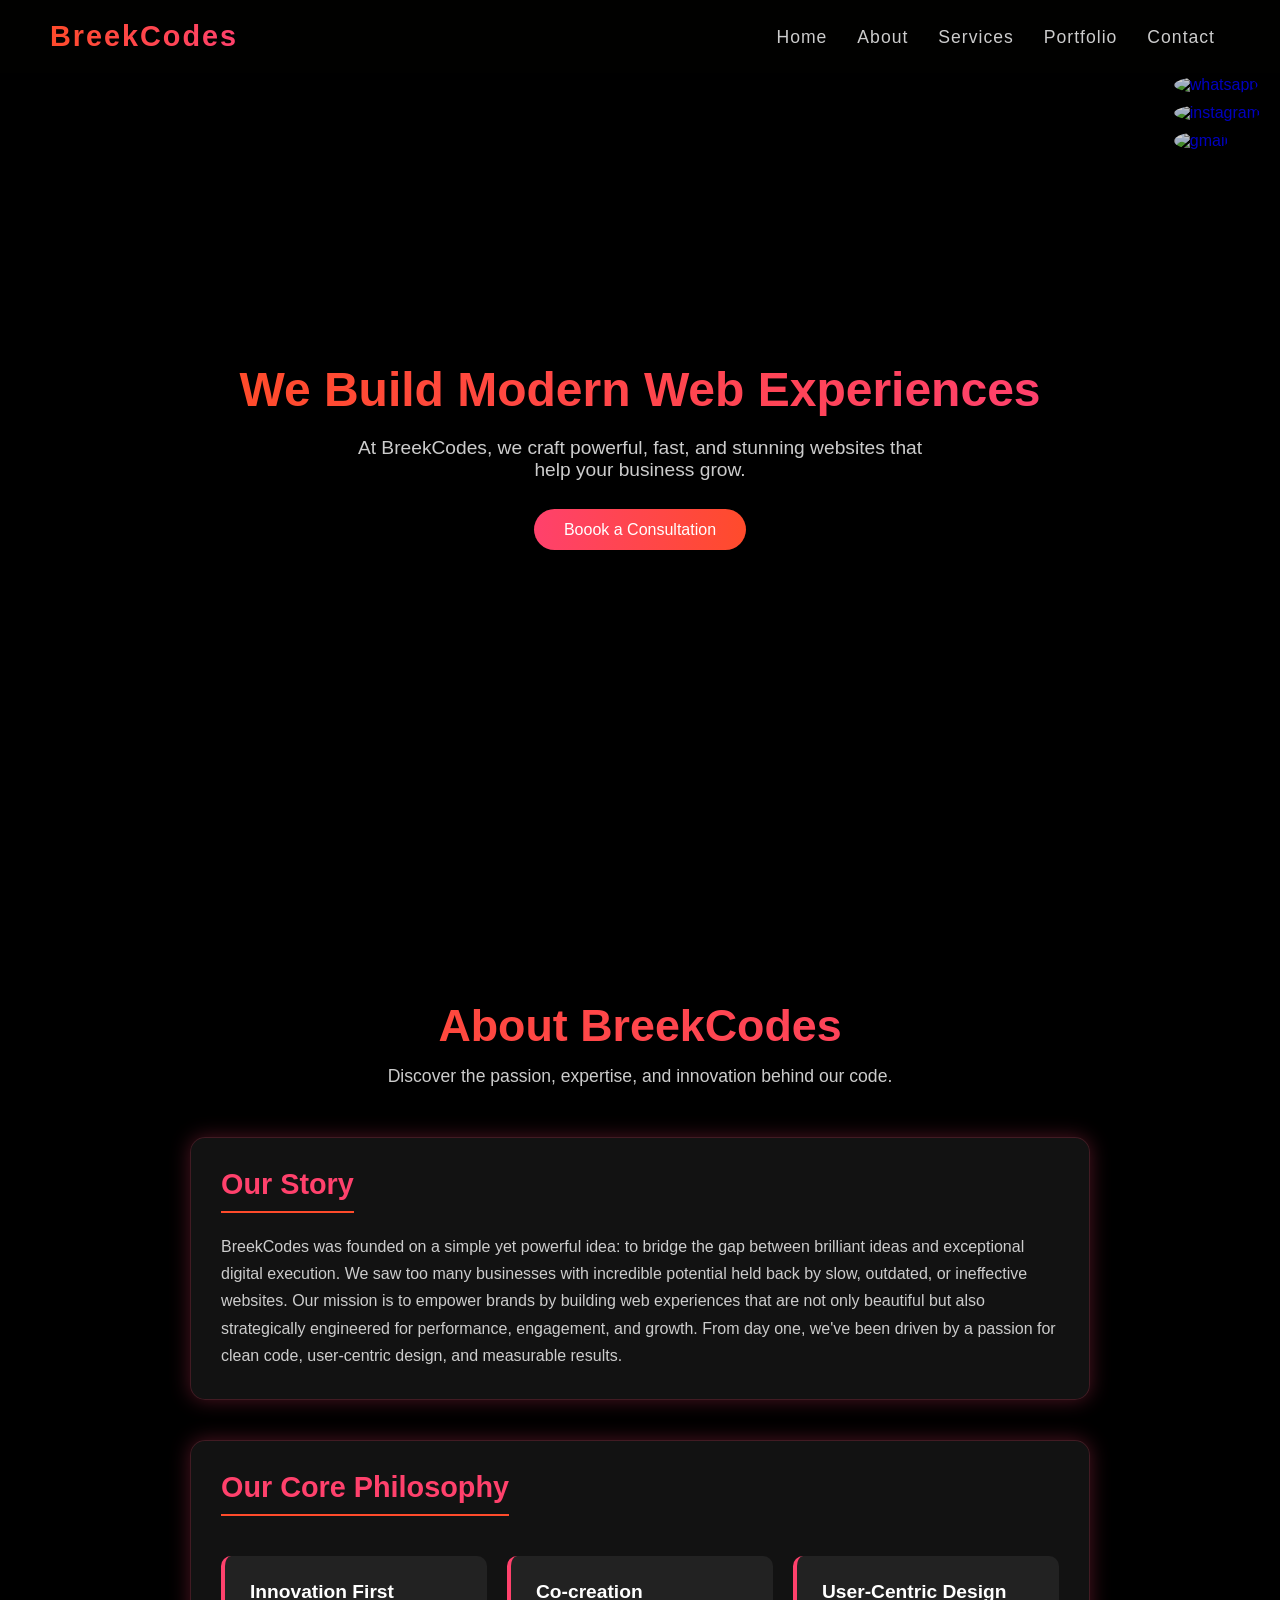
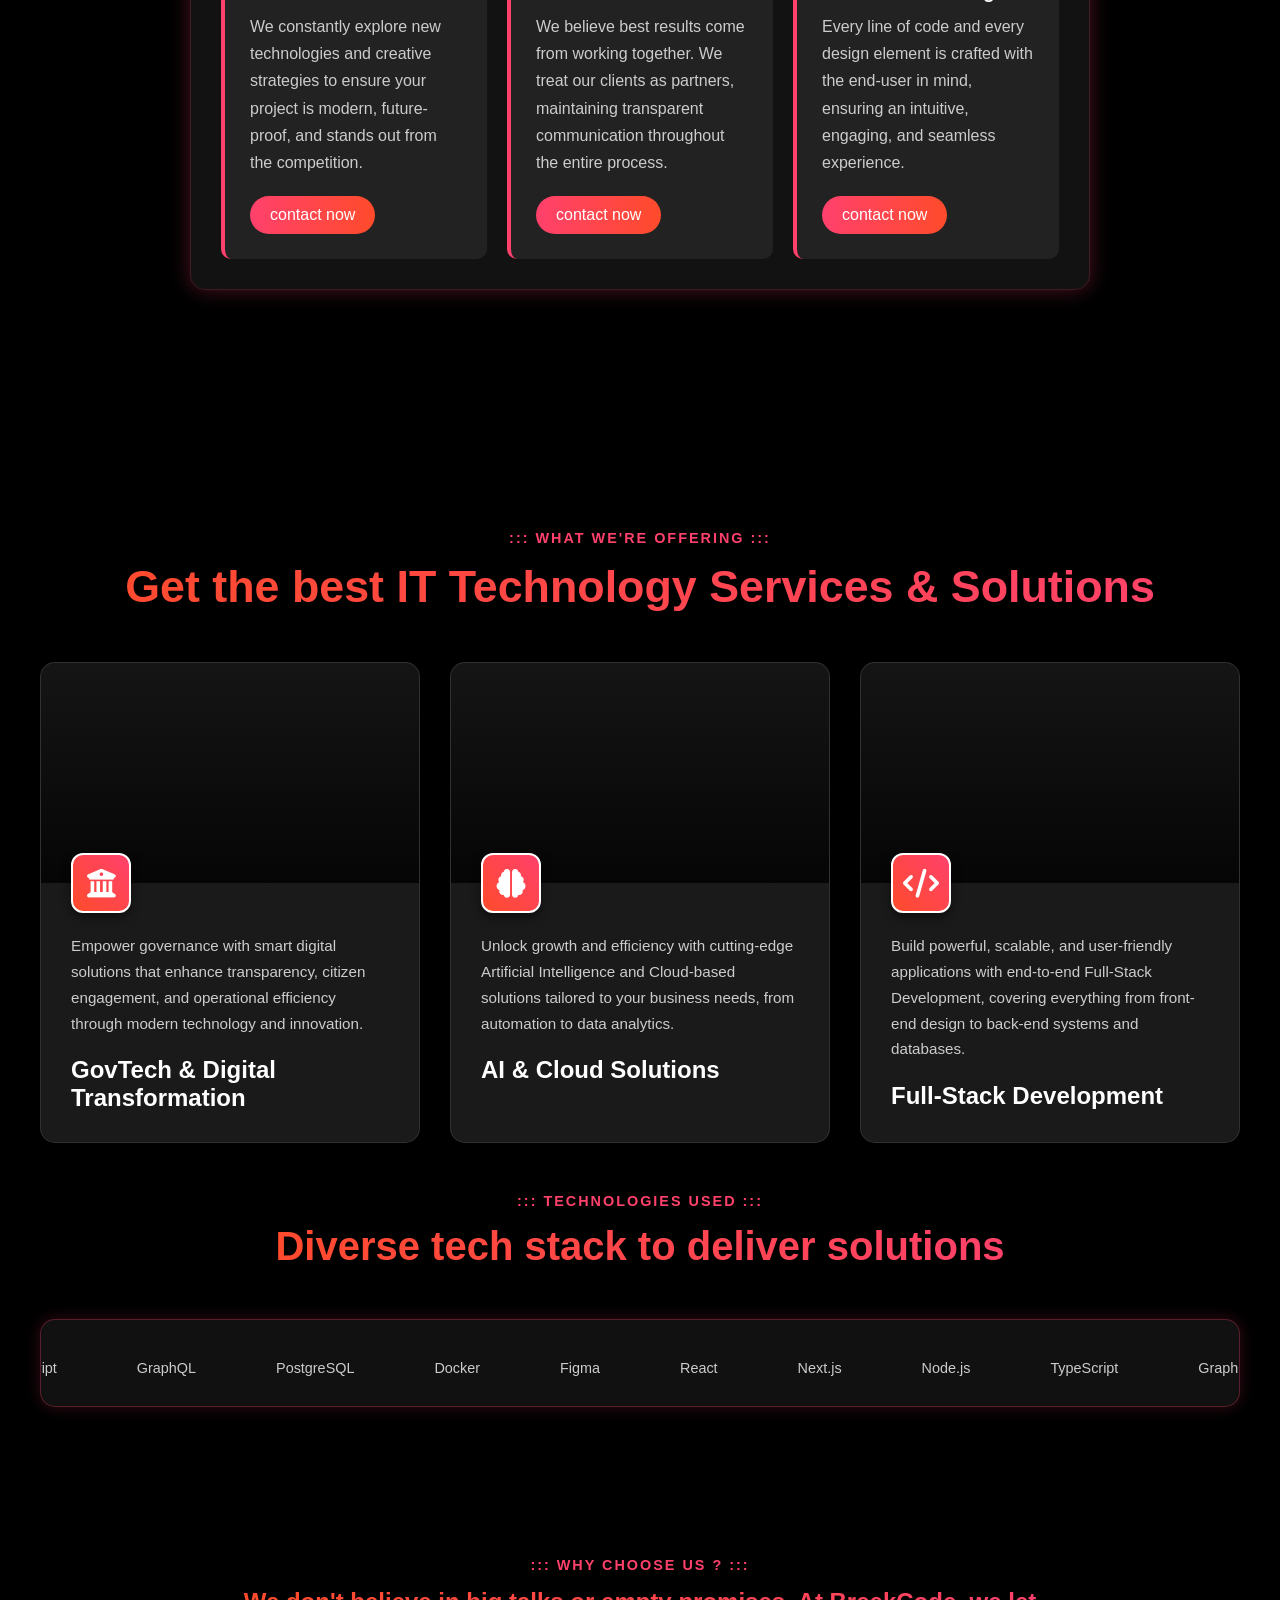
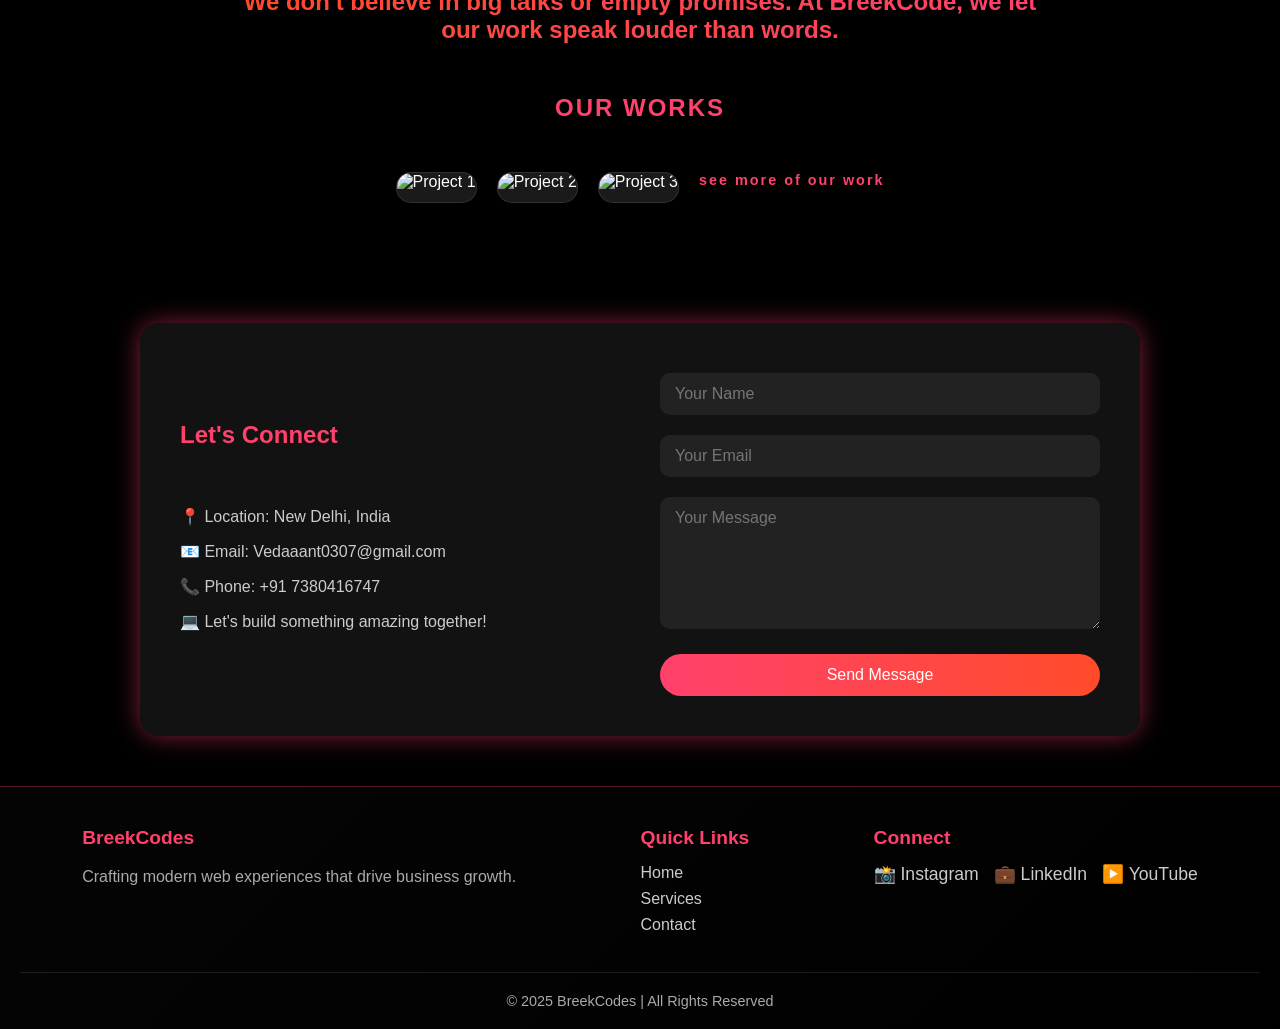
==== index.html @ eb8ea799 "Add consultation form to index.html" ====
<!DOCTYPE html>
<html lang="en">

<head>
  <meta charset="UTF-8" />
  <meta name="viewport" content="width=device-width, initial-scale=1.0" />
  <title>BreekCodes - Web Development Company</title>
  <link rel="stylesheet" href="https://cdn.jsdelivr.net/gh/devicons/devicon@v2.15.1/devicon.min.css">
  <link rel="stylesheet" href="https://cdnjs.cloudflare.com/ajax/libs/font-awesome/6.5.2/css/all.min.css">
  <link rel="stylesheet" href="./style.css">

</head>

<body>

  <header>
    <h1>BreekCodes</h1>

    <nav id="main-nav">

    <ul class="nav-links" id="nav-links-list">
      <li><a href="#home">Home</a></li>
      <li><a href="#about">About</a></li>
      <li><a href="#services">Services</a></li>
      <li><a href="#portfolio">Portfolio</a></li>
      <li><a href="#contact">Contact</a></li>
    </ul>
    </nav>

    <button id="mobile-menu-btn" aria-label="Open navigation menu">
    <span class="bar"></span>
    <span class="bar"></span>
    <span class="bar"></span>
    </button>
  </header>

 <div class="direct-icon">
    <a href="https://wa.me/917380416747"><img src=https://i.pinimg.com/736x/53/a1/be/53a1bed4d767af213dd29665ca6f2fb4.jpg alt="whatsapp"></a>
    <a href="https://www.instagram.com/breek_codes"><img src="https://i.pinimg.com/736x/68/fa/fb/68fafb3f63f4988a3fb678ec1055287f.jpg" target="_blank" alt="instagram"></a>
    <a href="https://mail.google.com/mail/?view=cm&fs=1&to=breekworks@gmail.com&su=Hello&body=I%20visited%20your%20website..." target="_blank"><img src="https://i.pinimg.com/736x/89/49/30/894930580b317b6f796ca9f56a560703.jpg" alt="gmail"></a>
  </div>


  <!-- hero section -->
  <section class="hero" id="home">
    <h2>We Build Modern Web Experiences</h2>
    <p>
      At BreekCodes, we craft powerful, fast, and stunning websites that help your business grow.
    </p>

    <div class="buttons">
      <div>
        <label for="popup-hire" class="btn-join">Boook a Consultation</label>

        <input type="checkbox" id="popup-hire">
        <input type="checkbox" id="popup-thanks">

    <div class="popup popup-hire">
     <form id="consultation-form" class="popup-content">
       <label for="popup-hire" class="popup-close-btn">&times;</label>
       <h2>Book a Consultation</h2>

       <input name="full_name" type="text" placeholder="Full Name" required>
       <input name="company_email" type="email" placeholder="Company Email" required>
       <input name="company_name" type="text" placeholder=" Your Company / Organization">
       <select name="project_type" required>
         <option value="" disabled selected>Project Type</option>
         <option>Website</option>
         <option>Web App</option>
         <option>Mobile App</option>
         <option>E-commerce</option>
         <option>Other</option>
       </select>
       <select name="budget_range" required>
         <option value="" disabled selected>Budget Range</option>
         <option>&lt; $1000</option>
         <option>$1000 – $5000</option>
         <option>$5000+</option>
       </select>
      <textarea name="project_description" rows="4" placeholder="Describe your project..." required></textarea>

    <button type="submit" class="btn" style="border-top: 20px;">Get Free Consultation</button>
    </form>
  </div>
        <div class="popup popup-thanks">
          <div class="popup-content">
            <h2>Thank You!</h2>
            <p>Thank you for connecting with us!<br>We will contact you very soon 🚀</p>
            <label for="popup-thanks" class="close-btn">Close</label>
          </div>
        </div>
      </div>
    </div>
  </section>
  <!-- about section -->
  <section class="about-section" id="about">
    <div class="about-container">
      <h2 class="about-title">About BreekCodes</h2>
      <p class="about-subtitle">Discover the passion, expertise, and innovation behind our code.</p>

      <div class="about-page">
        <h3>Our Story</h3>
        <p>BreekCodes was founded on a simple yet powerful idea: to bridge the gap between brilliant ideas and
          exceptional digital execution. We saw too many businesses with incredible potential held back by slow,
          outdated, or ineffective websites. Our mission is to empower brands by building web experiences that are not
          only beautiful but also strategically engineered for performance, engagement, and growth. From day one, we've
          been driven by a passion for clean code, user-centric design, and measurable results.</p>
      </div>

      <div class="about-page">
        <h3>Our Core Philosophy</h3>
        <div class="philosophy-cards">
          <div class="philosophy-card">
            <h4>Innovation First</h4>
            <p>We constantly explore new technologies and creative strategies to ensure your project is modern,
              future-proof, and stands out from the competition.</p>
            <a class="philosophy-btn" href="#contact">contact now</a>
          </div>
          <div class="philosophy-card">
            <h4>Co-creation</h4>
            <p>We believe best results come from working together. We treat our clients as partners, maintaining
              transparent communication throughout the entire process.</p>
            <a class="philosophy-btn" href="#contact">contact now</a>
          </div>
          <div class="philosophy-card">
            <h4>User-Centric Design</h4>
            <p>Every line of code and every design element is crafted with the end-user in mind, ensuring an intuitive,
              engaging, and seamless experience.</p>
            <a class="philosophy-btn" href="#contact">contact now</a>
          </div>
        </div>
      </div>

    </div>
  </section>
  <!-- services section -->
  <section class="services" id="services">
    <div class="services-container">
      <p class="section-pre-title">::: WHAT WE'RE OFFERING :::</p>
      <h2 class="about-title">Get the best IT Technology Services & Solutions</h2>

      <div class="services-grid">
        <article class="service-card">
          <div class="card-image-container"
            style="background-image: url('https://images.unsplash.com/photo-1600880292203-3def3bb70a0a?ixlib=rb-4.0.3&q=85&fm=jpg&crop=entropy&cs=srgb&w=1600');">
          </div>
          <div class="card-content">
            <div class="card-icon">
              <i class="fa-solid fa-building-columns"></i>
            </div>
            <p>Empower governance with smart digital solutions that enhance transparency, citizen engagement, and
              operational efficiency through modern technology and innovation.</p>
            <h3>GovTech & Digital Transformation</h3>
          </div>
        </article>

        <article class="service-card">
          <div class="card-image-container"
            style="background-image: url('https://images.unsplash.com/photo-1551288049-bebda4e38f71?ixlib=rb-4.0.3&q=85&fm=jpg&crop=entropy&cs=srgb&w=1600');">
          </div>
          <div class="card-content">
            <div class="card-icon">
              <i class="fa-solid fa-brain"></i>
            </div>
            <p>Unlock growth and efficiency with cutting-edge Artificial Intelligence and Cloud-based solutions tailored
              to your business needs, from automation to data analytics.</p>
            <h3>AI & Cloud Solutions</h3>
          </div>
        </article>

        <article class="service-card">
          <div class="card-image-container"
            style="background-image: url('https://images.unsplash.com/photo-1542744095-291d1f67b221?ixlib=rb-4.0.3&q=85&fm=jpg&crop=entropy&cs=srgb&w=1600');">
          </div>
          <div class="card-content">
            <div class="card-icon">
              <i class="fa-solid fa-code"></i>
            </div>
            <p>Build powerful, scalable, and user-friendly applications with end-to-end Full-Stack Development, covering
              everything from front-end design to back-end systems and databases.</p>
            <h3>Full-Stack Development</h3>
          </div>
        </article>
      </div>
    </div>
    <div class="tech-intro">
      <p>::: TECHNOLOGIES USED :::</p>
      <h2>
        Diverse tech stack to deliver solutions
      </h2>
    </div>
    <div class="tech-slider-wrapper">
      <div class="tech-icons-container">
        <div class="tech-icon-item"><i class="devicon-react-original"></i>
          <p>React</p>
        </div>
        <div class="tech-icon-item"><i class="devicon-nextjs-original"></i>
          <p>Next.js</p>
        </div>
        <div class="tech-icon-item"><i class="devicon-nodejs-plain"></i>
          <p>Node.js</p>
        </div>
        <div class="tech-icon-item"><i class="devicon-typescript-plain"></i>
          <p>TypeScript</p>
        </div>
        <div class="tech-icon-item"><i class="devicon-graphql-plain"></i>
          <p>GraphQL</p>
        </div>
        <div class="tech-icon-item"><i class="devicon-postgresql-plain"></i>
          <p>PostgreSQL</p>
        </div>
        <div class="tech-icon-item"><i class="devicon-docker-plain"></i>
          <p>Docker</p>
        </div>
        <div class="tech-icon-item"><i class="devicon-figma-plain"></i>
          <p>Figma</p>
        </div>
        <div class="tech-icon-item"><i class="devicon-react-original"></i>
          <p>React</p>
        </div>
        <div class="tech-icon-item"><i class="devicon-nextjs-original"></i>
          <p>Next.js</p>
        </div>
        <div class="tech-icon-item"><i class="devicon-nodejs-plain"></i>
          <p>Node.js</p>
        </div>
        <div class="tech-icon-item"><i class="devicon-typescript-plain"></i>
          <p>TypeScript</p>
        </div>
        <div class="tech-icon-item"><i class="devicon-graphql-plain"></i>
          <p>GraphQL</p>
        </div>
        <div class="tech-icon-item"><i class="devicon-postgresql-plain"></i>
          <p>PostgreSQL</p>
        </div>
        <div class="tech-icon-item"><i class="devicon-docker-plain"></i>
          <p>Docker</p>
        </div>
        <div class="tech-icon-item"><i class="devicon-figma-plain"></i>
          <p>Figma</p>
        </div>
      </div>
    </div>

  </section>
  <!-- portfolio section -->
  <section class="portfolio" id="portfolio">
    <p class="section-pre-title">::: WHY CHOOSE US ? :::</p>
    <h2 class="portfolio-title">We don't believe in big talks or empty promises. At BreekCode, we let our work speak
      louder than words.</h2>
      <h2 class="section-pre-title" style="font-size: x-large; margin-top: 50px;">OUR WORKS</h2>
    <div class="portfolio-grid">
      <div class="portfolio-item">
        <img class="portfolio-image" src="./photos/project 1.png" alt="Project 1">
        <div class="portfolio-overlay">
          <h3>Project One</h3>
          <p>A modern e-commerce platform with seamless user experience and robust backend.</p>
          <a href="./portfolio.html" class="know-more-link">Know More</a>
        </div>
      </div>
      <div class="portfolio-item">
        <img class="portfolio-image" src="./photos/project 2.png" alt="Project 2">
        <div class="portfolio-overlay">
          <h3>Project Two</h3>
          <p>An innovative SaaS application designed to streamline business operations.</p>
          <a href="./portfolio.html" class="know-more-link">Know More</a>
        </div>
      </div>
      <div class="portfolio-item">
        <img class="portfolio-image" src="./photos/project 3.png" alt="Project 3">
        <div class="portfolio-overlay">
          <h3>Project Three</h3>
          <p>A dynamic portfolio website showcasing creative work with interactive elements.</p>
          <a href="./portfolio.html" class="know-more-link">Know More</a>
        </div>
      </div>
      <div>
       <a href=""><p class="section-pre-title">see more of our work</p></a> 
      </div>
  </section>

  <!-- contact section -->
  <div class="contact" id="contact">
    <section class="contact-section">
      <div class="contact-container">
        <div class="contact-info">
          <h1>Let's Connect</h1>
          <p>📍 Location: New Delhi, India</p>
          <p>📧 Email: Vedaaant0307@gmail.com</p>
          <p>📞 Phone: +91 7380416747</p>
          <p>💻 Let's build something amazing together!</p>
        </div>
        <form id="contact-form" class="contact-form">
          <input name="name" type="text" placeholder="Your Name" required />
          <input name="email" type="email" placeholder="Your Email" required />
          <textarea name="message" rows="6" placeholder="Your Message" required></textarea>
          <button type="submit">Send Message</button>
        </form>
       
      </div>
    </section>
  </div>

  <!-- footer section -->
  <footer>
    <div class="footer-content">
      <div class="footer-section">
        <h3>BreekCodes</h3>
        <p>Crafting modern web experiences that drive business growth.</p>
      </div>
      <div class="footer-section">
        <h3>Quick Links</h3>
        <ul>
          <li><a href="#home">Home</a></li>
          <li><a href="#services">Services</a></li>
          <li><a href="#contact">Contact</a></li>
        </ul>
      </div>
      <div class="footer-section">
        <h3>Connect</h3>
        <div class="social-links">
          <a href="https://instagram.com" target="_blank">📸 Instagram</a>
          <a href="https://linkedin.com" target="_blank">💼 LinkedIn</a>
          <a href="https://youtube.com" target="_blank">▶️ YouTube</a>
        </div>
      </div>
    </div>
    <div class="footer-bottom">
      <p>© 2025 BreekCodes | All Rights Reserved</p>
    </div>
  </footer>
  <script src="https://cdn.jsdelivr.net/npm/@supabase/supabase-js@2"></script>
  <script src="script.js"></script>
</body>

</html>
---- style.css ----
/* Global Reset */
* {
  margin: 0;
  padding: 0;
  box-sizing: border-box;
  font-family: "Poppins", sans-serif;
  scroll-behavior: smooth;
  scroll-padding-top: 80px; /* Adjust based on header height */
  transition: background 0.5s ease, color 0.5s ease;
  list-style: none; 
  text-decoration: none;
  outline: none;
  border: none;
  scrollbar-width: thin;
  scrollbar-color: #ff416c #1e1e1e; /* For Firefox */
}

body {
  color: #ffffff;
  overflow-x: hidden;
  background: #000000;

}

/* Navbar */
header {
  position: fixed;
  top: 0;
  width: 100%;
  padding: 20px 50px;
  display: flex;
  justify-content: space-between;
  align-items: center;
  background: rgba(2, 2, 0, 0.613);
  backdrop-filter: blur(3px);
  z-index: 1000;
  font-size: larger;
}

header h1 {
  font-size: 1.8rem;
  font-weight: 700;
  background: linear-gradient(90deg, #ff4b2b, #ff416c);
  -webkit-background-clip: text;
  background-clip: text;
  -webkit-text-fill-color: transparent;
  letter-spacing: 2px;
  animation: fadeInDown 1s ease;
}



nav#main-nav ul {
  display: flex;
  align-items: center;
}

/* This replaces your old 'nav a' selector */
nav#main-nav ul li a {
  margin: 0 15px;
  color: #cccccc;
  text-decoration: none;
  transition: color 0.3s;
  font-style: bold;
  font-size: 1.1rem;
  animation: fadeInDown 1s ease;
  font-weight: 500;
  letter-spacing: 1px;
}

/* This replaces your old 'nav a:hover' selector */
nav#main-nav ul li a:hover {
  color: #ff416c;
  text-shadow: 0 0 10px rgba(255, 65, 108, 0.7);
}
/* --- NEW HAMBURGER BUTTON STYLES --- */
/* This is the button. It's hidden on desktop by default. */
#mobile-menu-btn {
  display: none; /* Hidden on desktop */
  flex-direction: column;
  justify-content: space-around;
  width: 30px;
  height: 25px;
  background: transparent;
  border: none;
  cursor: pointer;
  padding: 0;
  z-index: 1002; /* Must be on top */
}

#mobile-menu-btn .bar {
  display: block;
  width: 100%;
  height: 3px;
  background: #ffffff;
  border-radius: 2px;
  transition: all 0.3s ease-in-out;
}


/* --- THIS IS THE MAGIC: RESPONSIVE STYLES --- */
/* When the screen is 880px wide or less... */

@media (max-width: 880px) {

  /* --- This is the new rule for alignment --- */
  header {
    /* Aligns header padding with your .direct-icon 'right: 10px' */
    padding: 20px 20px;
  }
  /* --- End of new rule --- */


  /* 1. Show the hamburger button */
  #mobile-menu-btn {
    display: flex;
  }

  /* 2. Style the nav list as a dropdown menu */
  nav#main-nav ul {
    display: none; 
    flex-direction: column;
    position: fixed;
    top: 76px; 
    left: 0;
    width: 100%;
    background: rgba(2, 2, 0, 0.9);
    backdrop-filter: blur(10px);
    padding: 1rem 0;
    box-shadow: 0 5px 15px rgba(0,0,0,0.3);

    /* --- This is the new rule for z-index --- */
    /* Makes menu (1001) open OVER social icons (1000) */
    z-index: 1001;
    /* --- End of new rule --- */
  }
  
  /* 3. This class will be added by JavaScript to show the menu */
  nav#main-nav ul.is-open {
    display: flex;
  }
  
  /* 4. Style the links for the vertical menu */
  nav#main-nav ul li {
    width: 100%;
    text-align: center;
  }
  
  nav#main-nav ul li a {
    display: block;
    padding: 1.2rem; 
    margin: 0;
    font-size: 1.2rem;
  }

  /* 5. (Optional) Animate the button into an "X" */
  #mobile-menu-btn.is-active .bar:nth-child(1) {
    transform: translateY(8px) rotate(45deg);
  }
  #mobile-menu-btn.is-active .bar:nth-child(2) {
    opacity: 0;
  }
  #mobile-menu-btn.is-active .bar:nth-child(3) {
    transform: translateY(-8px) rotate(-45deg);
  }
}



nav a:hover {
  color: #ff416c;
  text-shadow: 0 0 10px rgba(255, 65, 108, 0.7);
}

.direct-icon {
  position: fixed;
  top: 76px;
  right: 20px;
  display: flex;
  flex-direction: column;
  gap: 10px;
  z-index: 1000;
}

.direct-icon img {
  height: 35px;
  width: auto;
  opacity: 0.8;
  border-radius: 100%;
}

/* Hero Section */
.hero {
  height: 100vh;
  display: flex;
  justify-content: center;
  align-items: center;
  flex-direction: column;
  text-align: center;
  padding: 0 20px;
}

.hero h2 {
  font-size: 3rem;
  margin-bottom: 20px;
  background: linear-gradient(90deg, #ff4b2b, #ff416c);
  -webkit-background-clip: text;
  background-clip: text;
  -webkit-text-fill-color: transparent;
  animation: fadeInUp 1.2s ease;
}

.hero p {
  font-size: 1.2rem;
  color: #ccc;
  max-width: 600px;
  animation: fadeInUp 1.5s ease;
  margin-bottom: 40px;
  margin-top: 0px;
}

.btn-join {
  margin: auto;
  margin-top: 30px;
  padding: 12px 30px;
  font-size: 1rem;
  border-radius: 30px;
  cursor: pointer;
  background: linear-gradient(90deg, #ff416c, #ff4b2b);
  color: #fff;
  transition: transform 0.3s, box-shadow 0.3s;
  animation: fadeInUp 2s ease;
  border: none;

}

.btn {
  margin-top: 30px;
  padding: 12px 30px;
  border: none;
  font-size: 1rem;
  border-radius: 30px;
  cursor: pointer;
  background: linear-gradient(90deg, #ff416c, #ff4b2b);
  color: #fff;
  transition: transform 0.3s, box-shadow 0.3s;
  animation: fadeInUp 2s ease;
}

.buttons {
  display: flex;
  gap: 20px;
  flex-direction: row;
}

.btn-join:hover {
  transform: scale(1.05);
  box-shadow: 0 0 15px rgba(255, 65, 108, 0.8);
}

/* Hidden checkboxes */
input[type="checkbox"] {
  display: none;
}

/* Popup styling */
.popup {
  position: fixed;
  top: 0;
  left: 0;
  width: 100%;
  height: 100%;
  background: rgba(0, 0, 0, 0.85);
  display: flex;
  justify-content: center;
  align-items: center;
  opacity: 0;
  pointer-events: none;
  transition: opacity 0.3s ease;
}

/* Show popup when checkbox checked */
#popup-hire:checked~.popup-hire,
#popup-thanks:checked~.popup-thanks {
  opacity: 1;
  pointer-events: auto;
}


.popup-content {
  background: #1e1e1e;
  padding: 30px;
  border-radius: 12px;
  width: 500px;
  max-width: 90%;
  text-align: center;
  box-shadow: 0 0 15px rgba(255, 64, 108, 0.6);
  height: auto;
}

.popup-content h2 {
  margin-bottom: 20px;
  color: #ff416c;
}

/* Dark input fields */
.popup-content input,
.popup-content textarea,
.popup-content select {
  width: 100%;
  padding: 12px;
  margin: 8px 0;
  border: none;
  border-radius: 6px;
  outline: none;
  background: #2a2a2a;
  color: white;
}

.popup-content textarea {
  resize: none;
}

/* Buttons inside popup */
.popup-content button,
.popup-content label.btn-join {
  margin-top: 10px;
  padding: 12px;
  width: 100%;
  background: linear-gradient(45deg, #ff4b2b, #ff416c);
  color: white;
  border: none;
  border-radius: 6px;
  cursor: pointer;
  font-weight: bold;
  transition: transform 0.2s ease;
}

.popup-content button:hover,
.popup-content label.btn:hover {
  transform: scale(1.05);
  background: linear-gradient(45deg, #ff6666, #ff1a3c);
}

.close-btn {
  display: inline-block;
  margin-top: 15px;
  cursor: pointer;
  color: white;
  font-weight: bold;
  background-color: #ff1a3c;
  height: 30px;
  width: 80px;
  line-height: 30px;
  border-radius: 6px;
  transition: background 0.3s ease;
  text-align: center; 
}

.close-btn:hover {
  transform: scale(1.1);
  transition: all 0.3s ease;
}

/* About Section */
.about-section {
  padding: 100px 20px;
  display: flex;
  justify-content: center;
  align-items: center;
  flex-direction: column;
}

.about-container {
  max-width: 900px;
  width: 100%;
}

.about-title {
  text-align: center;
  font-size: 2.8rem;
  margin-bottom: 15px;
  background: linear-gradient(90deg, #ff4b2b, #ff416c);
  -webkit-background-clip: text;
  background-clip: text;
  -webkit-text-fill-color: transparent;
  animation: fadeInUp 1s ease;
}

.about-subtitle {
  text-align: center;
  font-size: 1.1rem;
  color: #ccc;
  max-width: 600px;
  margin: 0 auto 50px auto;
  animation: fadeInUp 1.2s ease;
}

.about-page {
  background: rgba(20, 20, 20, 0.9);
  border-radius: 15px;
  padding: 30px;
  margin-bottom: 40px;
  box-shadow: 0 0 20px rgba(255, 65, 108, 0.3);
  border: 1px solid rgba(255, 65, 108, 0.2);
  animation: fadeInUp 1.5s ease;
}

.about-page h3 {
  color: #ff416c;
  margin-bottom: 20px;
  font-size: 1.8rem;
  border-bottom: 2px solid #ff4b2b;
  padding-bottom: 10px;
  display: inline-block;
}

.about-page p {
  color: #ccc;
  line-height: 1.7;
  font-size: 1rem;
}

/* Philosophy Section */
.philosophy-cards {
  display: grid;
  grid-template-columns: repeat(auto-fit, minmax(250px, 1fr));
  gap: 20px;
  margin-top: 20px;
}

.philosophy-card {
  background: #222;
  padding: 25px;
  border-radius: 10px;
  border-left: 4px solid #ff416c;
  transition: transform 0.3s ease, box-shadow 0.3s ease;
}

.philosophy-card:hover {
  transform: translateY(-5px);
  box-shadow: 0 5px 15px rgba(0, 0, 0, 0.4);
}

.philosophy-card h4 {
  color: #fff;
  margin-bottom: 10px;
  font-size: 1.2rem;
}
.philosophy-btn{
  margin-top: 20px;
  padding: 10px 20px;
  font-size: 1rem;
  border-radius: 30px;
  cursor: pointer;
  background: linear-gradient(90deg, #ff416c, #ff4b2b);
  color: #fff;
  transition: transform 0.3s, box-shadow 0.3s;
  border: none;
  display: inline-block;
}


/* Services Section */
.services {
  padding: 100px 20px;
   background: rgba(20, 20, 20, 0.0);

}

.services-container {
  max-width: 1200px;
  margin: 0 auto;
  text-align: center;
}

.section-pre-title {
  color: #ff416c;
  font-weight: 600;
  letter-spacing: 2px;
  margin-bottom: 15px;
  font-size: 0.9rem;
  text-align: center;
}

.services-grid {
  display: grid;
  grid-template-columns: repeat(auto-fit, minmax(320px, 1fr));
  gap: 30px;
  margin-top: 50px;
  text-align: left;
}

.service-card {
  background: #1a1a1a;
  border-radius: 15px;
  overflow: hidden;
  position: relative;
  box-shadow: 0 5px 20px rgba(0, 0, 0, 0.4);
  transition: transform 0.3s ease, box-shadow 0.3s ease;
  border: 1px solid rgba(255, 255, 255, 0.1);
}

.service-card:hover {
  transform: translateY(-10px);
  box-shadow: 0 10px 25px rgba(255, 65, 108, 0.3);
}

.card-image-container {
  height: 220px;
  background-size: cover;
  background-position: center;
  position: relative;
}

.card-image-container::after {
  content: '';
  position: absolute;
  top: 0;
  left: 0;
  width: 100%;
  height: 100%;
  background: linear-gradient(to top, rgba(0, 0, 0, 0.8), rgba(0, 0, 0, 0.2));
}

.card-content {
  padding: 30px;
  padding-top: 50px;
}

.card-icon {
  position: absolute;
  top: 190px;
  left: 30px;
  background: linear-gradient(45deg, #ff4b2b, #ff416c);
  color: #fff;
  width: 60px;
  height: 60px;
  border-radius: 12px;
  display: flex;
  align-items: center;
  justify-content: center;
  font-size: 1.8rem;
  box-shadow: 0 4px 10px rgba(0, 0, 0, 0.5);
  border: 2px solid #fff;
}

.card-content p {
  color: #ccc;
  margin-bottom: 20px;
  line-height: 1.7;
  font-size: 0.95rem;
}

.card-content h3 {
  color: #fff;
  font-size: 1.5rem;
  font-weight: 600;
}
.tech-intro p {
  max-width: 800px;
  margin: 50px auto 30px auto;
  text-align: center;
  color: #ff416c;
  font-weight: 600;
  letter-spacing: 2px;
  margin-bottom: 15px;
  font-size: 0.9rem;
  font-weight:600
}
.tech-intro h2 {
  max-width: 800px;
  margin: 0 auto 50px auto;
  text-align: center;
  font-size: 2.5rem;
  background: linear-gradient(90deg, #ff4b2b, #ff416c);
  -webkit-background-clip: text;
  background-clip: text;
  -webkit-text-fill-color: transparent;
  animation: fadeInUp 1s ease;
  font-weight: 700;
}
/* Tech Stack SLIDER Section */
@keyframes  slideRight{
  from {
    transform: translateX(0);
  }
  to {
    transform: translateX(-50%); /* Move left by the width of the original set of icons */
  }
}

.tech-slider-wrapper {
 /* Hide the icons that are outside the container */
  overflow: hidden;
  border-radius: 15px;
  margin: 50px auto;  
  padding-top: 30px;
  padding-bottom: 30px;
  background: #111;
  border:1px solid rgba(255, 65, 108, 0.3);
  box-shadow: 0 0 15px rgba(255, 65, 108, 0.2);
  max-width: 1200px;
  width: 100%;
  display: flex;
  justify-content: center; 
  text-align: center;
}

.tech-icons-container {
  display: flex;
  width: 200%; /* Twice the width because we duplicated the icons */
  animation: slideRight 30s linear infinite; /* The new sliding animation */
}

.tech-icon-item {
  display: flex;
  flex-direction: column;
  align-items: center;
  color: #ccc;
  margin: 0 40px; /* Spacing between icons */
  flex-shrink: 0;
  transition: transform 0.3s ease;
}

.tech-icon-item:hover {
  transform: scale(1.1);
  color: #ff416c;
}

.tech-icon-item i {
  font-size: 4rem;
  margin-bottom: 10px;
}

.tech-icon-item p {
  font-size: 0.9rem;
  font-weight: 500;
}

/* Contact Section */
.contact-section {
  flex: 1;
  display: flex;
  justify-content: center;
  align-items: center;
  padding: 120px 20px 50px;
}

.contact-container {
  background: rgba(20, 20, 20, 0.9);
  border-radius: 20px;
  padding: 40px;
  max-width: 1000px;
  width: 100%;
  box-shadow: 0 0 25px rgba(255, 65, 108, 0.5);
  display: grid;
  grid-template-columns: 1fr 1fr;
  gap: 40px;
  animation: fadeInUp 1.2s ease;
}

.contact-info {
  display: flex;
  flex-direction: column;
  justify-content: center;
}

.contact-info h1 {
  color: #ff416c;
  margin-bottom: 50px;
}

.contact-info p {
  color: #ccc;
  margin: 8px 0;
}

.contact-form {
  display: flex;
  flex-direction: column;
}

.contact-form input,
.contact-form textarea {
  margin: 10px 0;
  padding: 12px 15px;
  border-radius: 10px;
  border: none;
  background: #222;
  color: #fff;
  font-size: 1rem;
  outline: none;
  transition: 0.3s;
}

.contact-form input:focus,
.contact-form textarea:focus {
  box-shadow: 0 0 10px rgba(255, 65, 108, 0.7);
  background: #111;
}

.contact-form button {
  margin-top: 15px;
  padding: 12px;
  border-radius: 30px;
  border: none;
  cursor: pointer;
  background: linear-gradient(90deg, #ff416c, #ff4b2b);
  color: #fff;
  font-size: 1rem;
  transition: transform 0.3s, box-shadow 0.3s;
}

.contact-form button:hover {
  transform: scale(1.05);
  box-shadow: 0 0 20px rgba(255, 65, 108, 0.8);
}

/* portfolio section */
.portfolio-title{
  text-align: center;
  /* font-size: 2.5rem; */
  margin-bottom: 15px;
  background: linear-gradient(90deg, #ff4b2b, #ff416c);
  -webkit-background-clip: text;
  background-clip: text;
  -webkit-text-fill-color: transparent;
  animation: fadeInUp 1s ease;
  font-weight: 700;
  max-width: 800px;
  margin-left: auto;
  margin-right: auto;
}
.portfolio-grid{
  display: flex;
  flex-wrap: wrap;
  gap: 20px;
  justify-content: center;
  margin-top: 50px;   
  max-width: 1200px;
  margin-left: auto;
  margin-right: auto;
}
.portfolio-item{
  background: #1a1a1a;
  border-radius: 15px;
  overflow: hidden;
  position: relative;     
  box-shadow: 0 5px 20px rgba(0, 0, 0, 0.4);
  transition: transform 0.3s ease, box-shadow 0.3s ease; 
  border: 1px solid rgba(255, 255, 255, 0.1);
}
.portfolio-item:hover {
  transform: translateY(-10px);
  box-shadow: 0 10px 25px rgba(255, 65, 108, 0.3);
}
.portfolio-image {
  width: 100%;
  height: 200px;
  object-fit: cover;
}
.portfolio-overlay{
  position: absolute;
  top: 0;
  left: 0;
  width: 100%;
  height: 100%;
  background: rgba(0, 0, 0, 0.6);
  opacity: 0;
  transition: opacity 0.3s ease;
  display: flex;
  flex-direction: column;
  justify-content: center;
  align-items: center;
  padding: 20px;
  text-align: center;
  color: white;
  gap: 10px;
  pointer-events: none;
  border-radius: 15px;
}
.portfolio-item:hover .portfolio-overlay {
  opacity: 1;
  pointer-events: auto;
}
.portfolio-item:hover .portfolio-image {
  filter: blur(4px);
  transition: filter 0.3s ease;
}
.know-more-link {
  display: inline-block;
  padding: 8px 16px;
  background: linear-gradient(90deg, #ff416c, #ff4b2b);
  color: white;
  border-radius: 20px;
  text-decoration: none;
  font-weight: 600;
  transition: background 0.3s ease;
}
.know-more-link:hover {
  background: linear-gradient(90deg, #ff4b2b, #ff416c);
}

/* Footer */
footer {
  background: linear-gradient(135deg, #050505, #000000);
  color: #ccc;
  padding: 40px 20px 20px;
  border-top: 1px solid rgba(255, 65, 108, 0.3);
}

.footer-content {
  display: flex;
  justify-content: space-around;
  align-items: flex-start;
  max-width: 1200px;
  margin: 0 auto;
  gap: 40px;
}

.footer-section h3 {
  color: #ff416c;
  margin-bottom: 15px;
  font-size: 1.2rem;
  font-weight: 600;
}

.footer-section p {
  color: #aaa;
  line-height: 1.6;
  margin-bottom: 10px;
}

.footer-section ul {
  list-style: none;
  padding: 0;
}

.footer-section ul li {
  margin-bottom: 8px;
}

.footer-section ul li a {
  color: #ccc;
  text-decoration: none;
  transition: color 0.3s;
}

.footer-section ul li a:hover {
  color: #ff416c;
}

.social-links {
  display: flex;
  gap: 15px;
  flex-wrap: wrap;
}

.social-links a {
  color: #ccc;
  text-decoration: none;
  font-size: 1.1rem;
  transition: color 0.3s, transform 0.3s;
}

.social-links a:hover {
  color: #ff416c;
  transform: scale(1.1);
}

.footer-bottom {
  text-align: center;
  margin-top: 30px;
  padding-top: 20px;
  border-top: 1px solid rgba(255, 255, 255, 0.1);
  color: #aaa;
  font-size: 0.9rem;
}

/* Animations */
@keyframes fadeInUp {
  from {
    opacity: 0;
    transform: translateY(30px);
  }
  to {
    opacity: 1;
    transform: translateY(0);
  }
}

/* Responsive */
@media (max-width: 900px) {
  .contact-container {
    grid-template-columns: 1fr;
  }
}

@media (max-width: 768px) {
  .footer-content {
    flex-direction: column;
    gap: 30px;
    text-align: center;
  }
  .social-links {
    justify-content: center;
  }
}
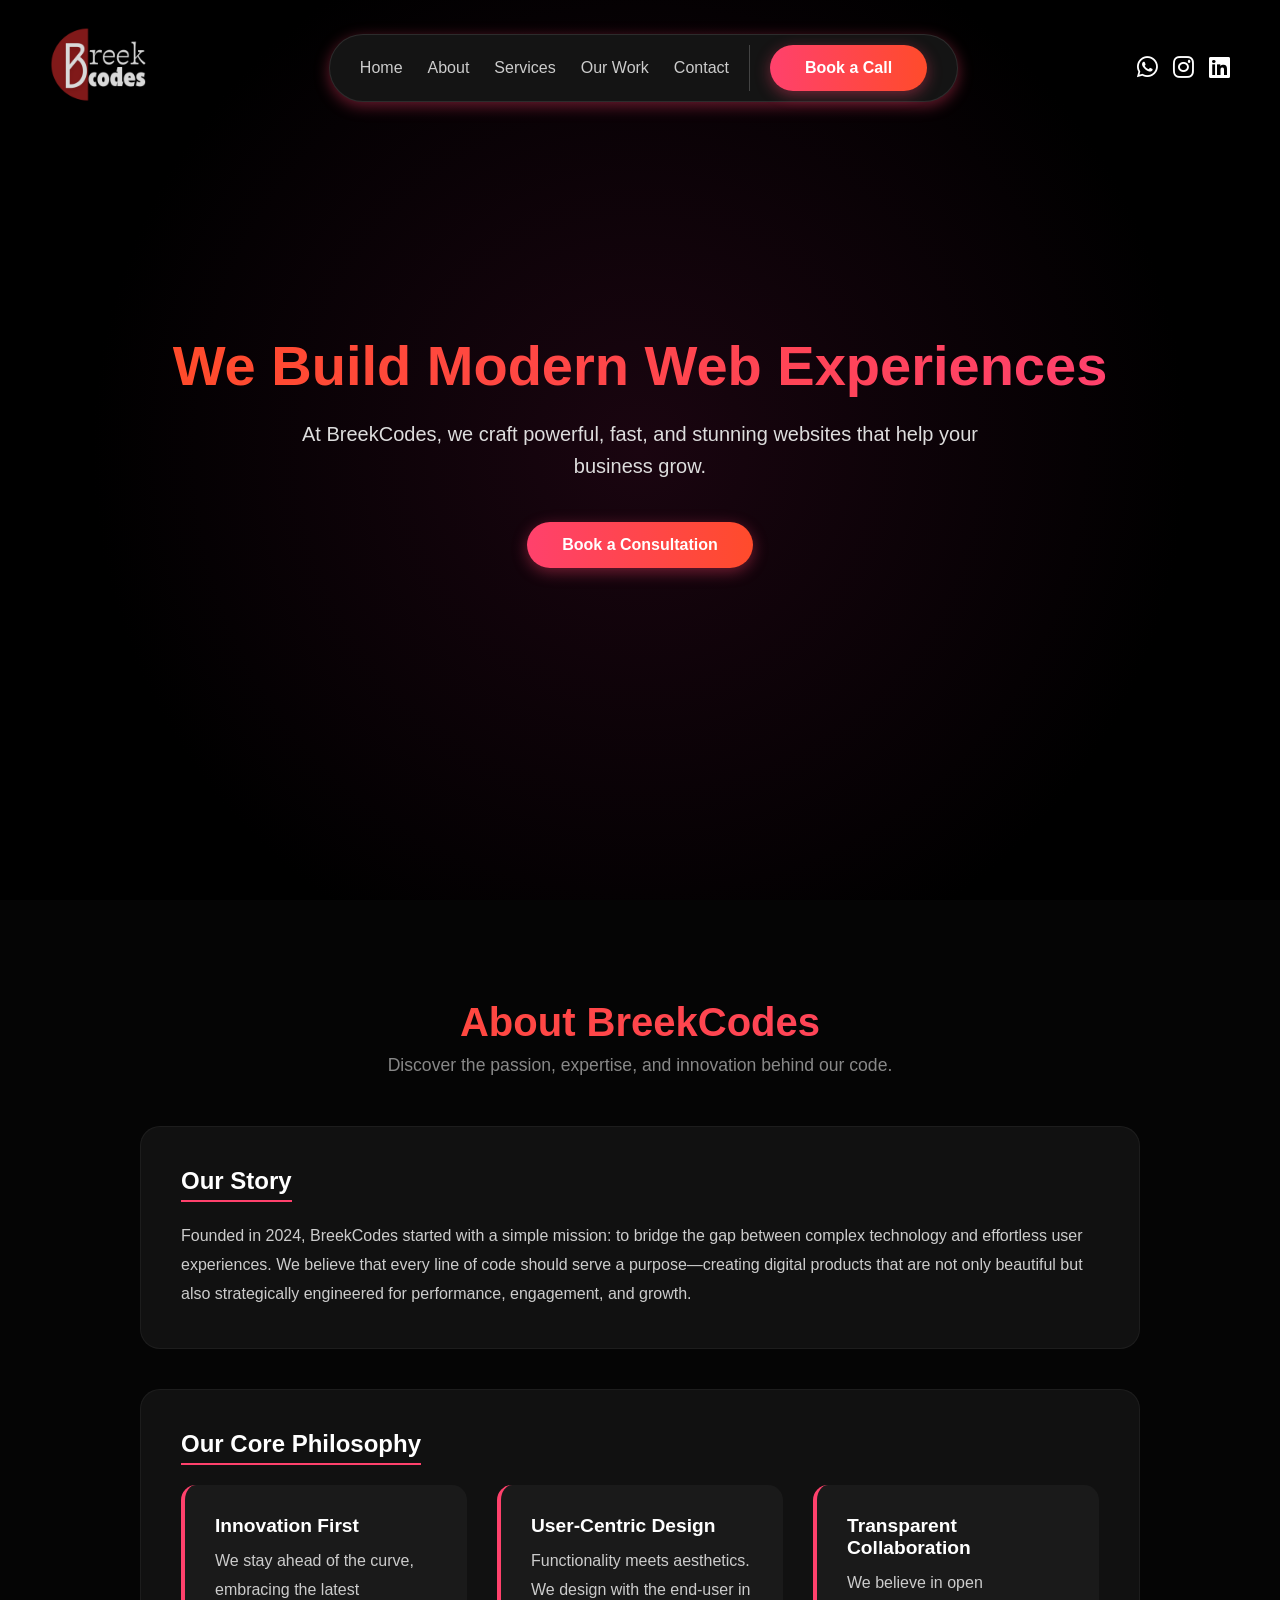
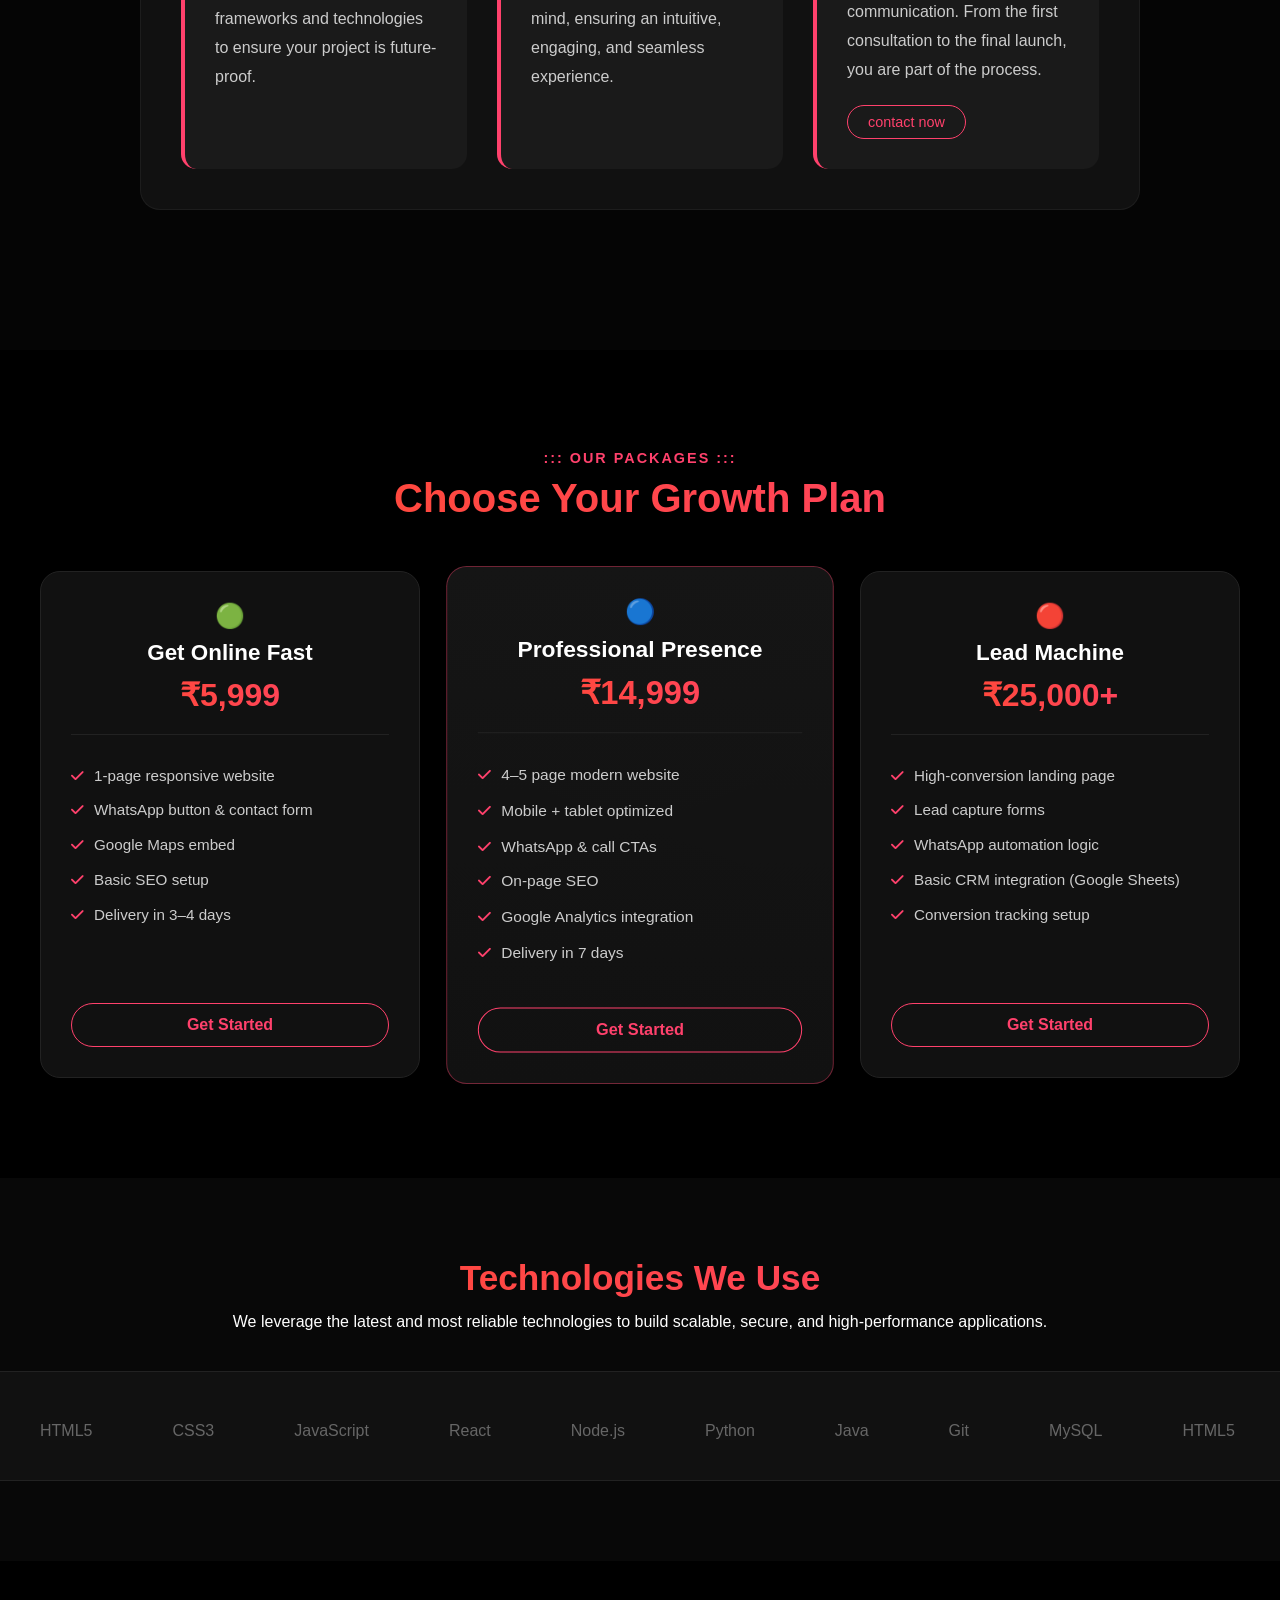
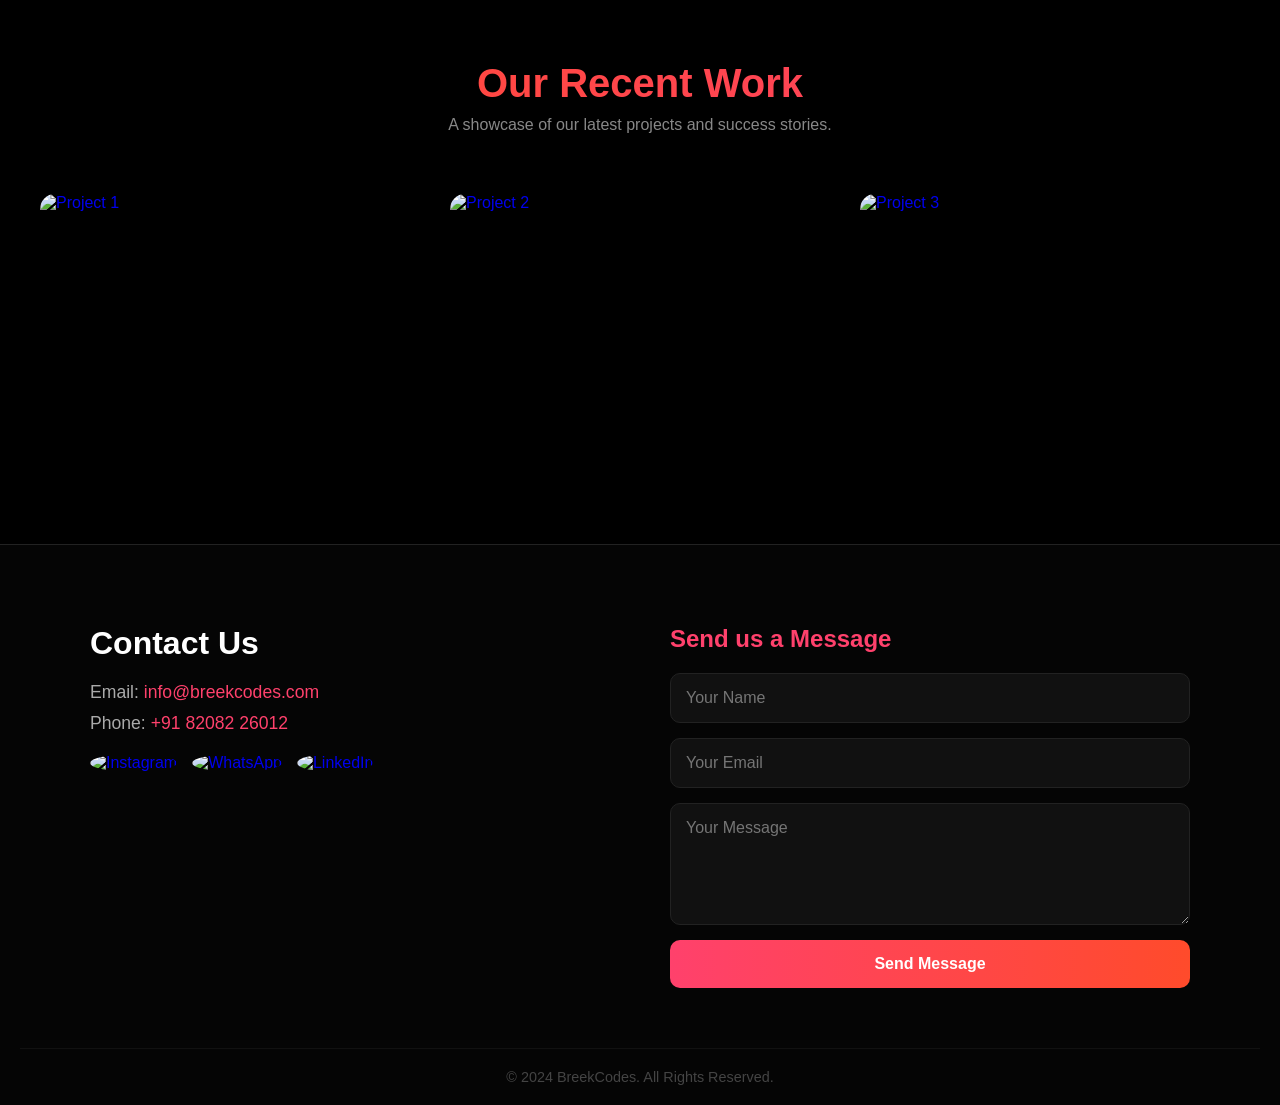
==== commit e45ba619: "Cleanup code, update services section, and refine styles" ====
--- a/index.html
+++ b/index.html
@@ -8,80 +8,82 @@
   <link rel="stylesheet" href="https://cdn.jsdelivr.net/gh/devicons/devicon@v2.15.1/devicon.min.css">
   <link rel="stylesheet" href="https://cdnjs.cloudflare.com/ajax/libs/font-awesome/6.5.2/css/all.min.css">
   <link rel="stylesheet" href="./style.css">
-
 </head>
 
 <body>
-
-  <header>
-    <h1>BreekCodes</h1>
-
-    <nav id="main-nav">
-
-    <ul class="nav-links" id="nav-links-list">
-      <li><a href="#home">Home</a></li>
-      <li><a href="#about">About</a></li>
-      <li><a href="#services">Services</a></li>
-      <li><a href="#portfolio">Portfolio</a></li>
-      <li><a href="#contact">Contact</a></li>
-    </ul>
+  <header class="header">
+    <div class="logo">
+      <a href="#home"><img src="./b1.png" alt="BreekCodes Logo"></a>
+    </div>
+    <nav class="nav-pill" id="main-nav">
+      <ul class="nav-links" id="nav-links-list">
+        <li><a href="#home">Home</a></li>
+        <li><a href="#about">About</a></li>
+        <li><a href="#services">Services</a></li>
+        <li><a href="#portfolio">Our Work</a></li>
+        <li><a href="#contact">Contact</a></li>
+      </ul>
+      <div class="nav-right">
+        <!-- <a class="direct-icon" href="https://wa.me/918447540870" target="_blank" aria-label="Chat on WhatsApp">
+          <i class="fa-brands fa-whatsapp"></i>
+        </a> -->
+        <a class="btn-join" href="https://calendly.com/breekcodes/30min" target="_blank">Book a Call</a>
+      </div>
     </nav>
-
+    <div class="header-right">
+      <a class="direct-icon" href="https://wa.me/918447540870" target="_blank" aria-label="Chat on WhatsApp">
+        <i class="fa-brands fa-whatsapp"></i>
+      </a>
+      <a class="direct-icon" href="https://www.instagram.com/breek_codes/" target="_blank"
+        aria-label="Follow on Instagram">
+        <i class="fa-brands fa-instagram"></i>
+      </a>
+      <a class="direct-icon" href="https://www.linkedin.com/company/breekcodes/" target="_blank"
+        aria-label="Connect on LinkedIn">
+        <i class="fa-brands fa-linkedin"></i>
+      </a>
+    </div>
     <button id="mobile-menu-btn" aria-label="Open navigation menu">
-    <span class="bar"></span>
-    <span class="bar"></span>
-    <span class="bar"></span>
+
+      <span class="bar"></span>
+      <span class="bar"></span>
+      <span class="bar"></span>
     </button>
   </header>
 
- <div class="direct-icon">
-    <a href="https://wa.me/917380416747"><img src=https://i.pinimg.com/736x/53/a1/be/53a1bed4d767af213dd29665ca6f2fb4.jpg alt="whatsapp"></a>
-    <a href="https://www.instagram.com/breek_codes"><img src="https://i.pinimg.com/736x/68/fa/fb/68fafb3f63f4988a3fb678ec1055287f.jpg" target="_blank" alt="instagram"></a>
-    <a href="https://mail.google.com/mail/?view=cm&fs=1&to=breekworks@gmail.com&su=Hello&body=I%20visited%20your%20website..." target="_blank"><img src="https://i.pinimg.com/736x/89/49/30/894930580b317b6f796ca9f56a560703.jpg" alt="gmail"></a>
-  </div>
-
-
-  <!-- hero section -->
   <section class="hero" id="home">
     <h2>We Build Modern Web Experiences</h2>
     <p>
       At BreekCodes, we craft powerful, fast, and stunning websites that help your business grow.
     </p>
-
     <div class="buttons">
       <div>
-        <label for="popup-hire" class="btn-join">Boook a Consultation</label>
-
+        <label for="popup-hire" class="btn-join">Book a Consultation</label>
         <input type="checkbox" id="popup-hire">
         <input type="checkbox" id="popup-thanks">
-
-    <div class="popup popup-hire">
-     <form id="consultation-form" class="popup-content">
-       <label for="popup-hire" class="popup-close-btn">&times;</label>
-       <h2>Book a Consultation</h2>
-
-       <input name="full_name" type="text" placeholder="Full Name" required>
-       <input name="company_email" type="email" placeholder="Company Email" required>
-       <input name="company_name" type="text" placeholder=" Your Company / Organization">
-       <select name="project_type" required>
-         <option value="" disabled selected>Project Type</option>
-         <option>Website</option>
-         <option>Web App</option>
-         <option>Mobile App</option>
-         <option>E-commerce</option>
-         <option>Other</option>
-       </select>
-       <select name="budget_range" required>
-         <option value="" disabled selected>Budget Range</option>
-         <option>&lt; $1000</option>
-         <option>$1000 – $5000</option>
-         <option>$5000+</option>
-       </select>
-      <textarea name="project_description" rows="4" placeholder="Describe your project..." required></textarea>
-
-    <button type="submit" class="btn" style="border-top: 20px;">Get Free Consultation</button>
-    </form>
-  </div>
+        <div class="popup popup-hire">
+          <form id="consultation-form" class="popup-content">
+            <label for="popup-hire" class="popup-close-btn">&times;</label>
+            <h2>Book a Consultation</h2>
+            <div class="input-group">
+              <input type="text" name="name" placeholder="Your Name" required>
+              <input type="email" name="email" placeholder="Your Email" required>
+            </div>
+            <div class="input-group">
+              <input type="tel" name="phone" placeholder="Phone Number" required>
+              <select name="service_type" required>
+                <option value="" disabled selected>Service Interested In</option>
+                <option value="Website Development">Website Development</option>
+                <option value="App Development">App Development</option>
+                <option value="UI/UX Design">UI/UX Design</option>
+                <option value="SEO & Marketing">SEO & Marketing</option>
+                <option value="Other">Other</option>
+              </select>
+            </div>
+            <textarea name="project_description" rows="4" placeholder="Describe your project..." required></textarea>
+            <button type="submit" class="btn">Get Free Consultation</button>
+          </form>
+        </div>
         <div class="popup popup-thanks">
           <div class="popup-content">
             <h2>Thank You!</h2>
@@ -92,245 +94,237 @@
       </div>
     </div>
   </section>
-  <!-- about section -->
+
   <section class="about-section" id="about">
     <div class="about-container">
       <h2 class="about-title">About BreekCodes</h2>
       <p class="about-subtitle">Discover the passion, expertise, and innovation behind our code.</p>
-
       <div class="about-page">
         <h3>Our Story</h3>
-        <p>BreekCodes was founded on a simple yet powerful idea: to bridge the gap between brilliant ideas and
-          exceptional digital execution. We saw too many businesses with incredible potential held back by slow,
-          outdated, or ineffective websites. Our mission is to empower brands by building web experiences that are not
-          only beautiful but also strategically engineered for performance, engagement, and growth. From day one, we've
-          been driven by a passion for clean code, user-centric design, and measurable results.</p>
-      </div>
-
+        <p>
+          Founded in 2024, BreekCodes started with a simple mission: to bridge the gap between complex technology
+          and effortless user experiences. We believe that every line of code should serve a purpose—creating
+          digital products that are not only beautiful but also strategically engineered for performance, engagement,
+          and growth.
+        </p>
+      </div>
       <div class="about-page">
         <h3>Our Core Philosophy</h3>
         <div class="philosophy-cards">
           <div class="philosophy-card">
             <h4>Innovation First</h4>
-            <p>We constantly explore new technologies and creative strategies to ensure your project is modern,
-              future-proof, and stands out from the competition.</p>
-            <a class="philosophy-btn" href="#contact">contact now</a>
-          </div>
-          <div class="philosophy-card">
-            <h4>Co-creation</h4>
-            <p>We believe best results come from working together. We treat our clients as partners, maintaining
-              transparent communication throughout the entire process.</p>
-            <a class="philosophy-btn" href="#contact">contact now</a>
+            <p>
+              We stay ahead of the curve, embracing the latest frameworks and technologies to ensure your project is
+              future-proof.
+            </p>
           </div>
           <div class="philosophy-card">
             <h4>User-Centric Design</h4>
-            <p>Every line of code and every design element is crafted with the end-user in mind, ensuring an intuitive,
-              engaging, and seamless experience.</p>
+            <p>
+              Functionality meets aesthetics. We design with the end-user in mind, ensuring an intuitive, engaging,
+              and seamless experience.
+            </p>
+          </div>
+          <div class="philosophy-card">
+            <h4>Transparent Collaboration</h4>
+            <p>
+              We believe in open communication. From the first consultation to the final launch, you are part of the
+              process.
+            </p>
             <a class="philosophy-btn" href="#contact">contact now</a>
           </div>
         </div>
       </div>
-
     </div>
   </section>
-  <!-- services section -->
+
   <section class="services" id="services">
     <div class="services-container">
-      <p class="section-pre-title">::: WHAT WE'RE OFFERING :::</p>
-      <h2 class="about-title">Get the best IT Technology Services & Solutions</h2>
-
-      <div class="services-grid">
-        <article class="service-card">
-          <div class="card-image-container"
-            style="background-image: url('https://images.unsplash.com/photo-1600880292203-3def3bb70a0a?ixlib=rb-4.0.3&q=85&fm=jpg&crop=entropy&cs=srgb&w=1600');">
-          </div>
-          <div class="card-content">
-            <div class="card-icon">
-              <i class="fa-solid fa-building-columns"></i>
-            </div>
-            <p>Empower governance with smart digital solutions that enhance transparency, citizen engagement, and
-              operational efficiency through modern technology and innovation.</p>
-            <h3>GovTech & Digital Transformation</h3>
+      <p class="section-pre-title">::: OUR PACKAGES :::</p>
+      <h2 class="about-title">Choose Your Growth Plan</h2>
+
+      <!-- New Pricing Plans Grid -->
+      <div class="services-plans-grid">
+
+        <!-- Plan 1: Get Online Fast -->
+        <article class="service-plan-card">
+          <div class="plan-header">
+            <div class="plan-icon">🟢</div>
+            <h3>Get Online Fast</h3>
+            <div class="plan-price">₹5,999</div>
+          </div>
+          <ul class="plan-features">
+            <li><i class="fa-solid fa-check"></i> 1-page responsive website</li>
+            <li><i class="fa-solid fa-check"></i> WhatsApp button & contact form</li>
+            <li><i class="fa-solid fa-check"></i> Google Maps embed</li>
+            <li><i class="fa-solid fa-check"></i> Basic SEO setup</li>
+            <li><i class="fa-solid fa-check"></i> Delivery in 3–4 days</li>
+          </ul>
+          <div class="plan-footer">
+            <a href="https://wa.me/918208226012?text=I'm%20interested%20in%20the%20Get%20Online%20Fast%20plan"
+              target="_blank" class="plan-btn">Get Started</a>
           </div>
         </article>
 
-        <article class="service-card">
-          <div class="card-image-container"
-            style="background-image: url('https://images.unsplash.com/photo-1551288049-bebda4e38f71?ixlib=rb-4.0.3&q=85&fm=jpg&crop=entropy&cs=srgb&w=1600');">
-          </div>
-          <div class="card-content">
-            <div class="card-icon">
-              <i class="fa-solid fa-brain"></i>
-            </div>
-            <p>Unlock growth and efficiency with cutting-edge Artificial Intelligence and Cloud-based solutions tailored
-              to your business needs, from automation to data analytics.</p>
-            <h3>AI & Cloud Solutions</h3>
+        <!-- Plan 2: Professional Presence -->
+        <article class="service-plan-card featured-plan">
+          <div class="plan-header">
+            <div class="plan-icon">🔵</div>
+            <h3>Professional Presence</h3>
+            <div class="plan-price">₹14,999</div>
+          </div>
+          <ul class="plan-features">
+            <li><i class="fa-solid fa-check"></i> 4–5 page modern website</li>
+            <li><i class="fa-solid fa-check"></i> Mobile + tablet optimized</li>
+            <li><i class="fa-solid fa-check"></i> WhatsApp & call CTAs</li>
+            <li><i class="fa-solid fa-check"></i> On-page SEO</li>
+            <li><i class="fa-solid fa-check"></i> Google Analytics integration</li>
+            <li><i class="fa-solid fa-check"></i> Delivery in 7 days</li>
+          </ul>
+          <div class="plan-footer">
+            <a href="https://wa.me/918208226012?text=I'm%20interested%20in%20the%20Professional%20Presence%20plan"
+              target="_blank" class="plan-btn">Get Started</a>
           </div>
         </article>
 
-        <article class="service-card">
-          <div class="card-image-container"
-            style="background-image: url('https://images.unsplash.com/photo-1542744095-291d1f67b221?ixlib=rb-4.0.3&q=85&fm=jpg&crop=entropy&cs=srgb&w=1600');">
-          </div>
-          <div class="card-content">
-            <div class="card-icon">
-              <i class="fa-solid fa-code"></i>
-            </div>
-            <p>Build powerful, scalable, and user-friendly applications with end-to-end Full-Stack Development, covering
-              everything from front-end design to back-end systems and databases.</p>
-            <h3>Full-Stack Development</h3>
+        <!-- Plan 3: Lead Machine -->
+        <article class="service-plan-card">
+          <div class="plan-header">
+            <div class="plan-icon">🔴</div>
+            <h3>Lead Machine</h3>
+            <div class="plan-price">₹25,000+</div>
+          </div>
+          <ul class="plan-features">
+            <li><i class="fa-solid fa-check"></i> High-conversion landing page</li>
+            <li><i class="fa-solid fa-check"></i> Lead capture forms</li>
+            <li><i class="fa-solid fa-check"></i> WhatsApp automation logic</li>
+            <li><i class="fa-solid fa-check"></i> Basic CRM integration (Google Sheets)</li>
+            <li><i class="fa-solid fa-check"></i> Conversion tracking setup</li>
+          </ul>
+          <div class="plan-footer">
+            <a href="https://wa.me/918208226012?text=I'm%20interested%20in%20the%20Lead%20Machine%20plan"
+              target="_blank" class="plan-btn">Get Started</a>
           </div>
         </article>
-      </div>
-    </div>
+
+      </div>
+    </div>
+  </section>
+
+  <div class="tech-stack-section">
     <div class="tech-intro">
-      <p>::: TECHNOLOGIES USED :::</p>
-      <h2>
-        Diverse tech stack to deliver solutions
-      </h2>
-    </div>
-    <div class="tech-slider-wrapper">
+      <h2>Technologies We Use</h2>
+      <p>
+        We leverage the latest and most reliable technologies to build scalable, secure, and high-performance
+        applications.
+      </p>
+    </div>
+    <div class="tech-marquee">
       <div class="tech-icons-container">
-        <div class="tech-icon-item"><i class="devicon-react-original"></i>
-          <p>React</p>
-        </div>
-        <div class="tech-icon-item"><i class="devicon-nextjs-original"></i>
-          <p>Next.js</p>
-        </div>
-        <div class="tech-icon-item"><i class="devicon-nodejs-plain"></i>
-          <p>Node.js</p>
-        </div>
-        <div class="tech-icon-item"><i class="devicon-typescript-plain"></i>
-          <p>TypeScript</p>
-        </div>
-        <div class="tech-icon-item"><i class="devicon-graphql-plain"></i>
-          <p>GraphQL</p>
-        </div>
-        <div class="tech-icon-item"><i class="devicon-postgresql-plain"></i>
-          <p>PostgreSQL</p>
-        </div>
-        <div class="tech-icon-item"><i class="devicon-docker-plain"></i>
-          <p>Docker</p>
-        </div>
-        <div class="tech-icon-item"><i class="devicon-figma-plain"></i>
-          <p>Figma</p>
-        </div>
-        <div class="tech-icon-item"><i class="devicon-react-original"></i>
-          <p>React</p>
-        </div>
-        <div class="tech-icon-item"><i class="devicon-nextjs-original"></i>
-          <p>Next.js</p>
-        </div>
-        <div class="tech-icon-item"><i class="devicon-nodejs-plain"></i>
-          <p>Node.js</p>
-        </div>
-        <div class="tech-icon-item"><i class="devicon-typescript-plain"></i>
-          <p>TypeScript</p>
-        </div>
-        <div class="tech-icon-item"><i class="devicon-graphql-plain"></i>
-          <p>GraphQL</p>
-        </div>
-        <div class="tech-icon-item"><i class="devicon-postgresql-plain"></i>
-          <p>PostgreSQL</p>
-        </div>
-        <div class="tech-icon-item"><i class="devicon-docker-plain"></i>
-          <p>Docker</p>
-        </div>
-        <div class="tech-icon-item"><i class="devicon-figma-plain"></i>
-          <p>Figma</p>
-        </div>
-      </div>
-    </div>
-
+        <!-- Original Icons -->
+        <div class="tech-icon-item"><i class="devicon-html5-plain colored"></i><span>HTML5</span></div>
+        <div class="tech-icon-item"><i class="devicon-css3-plain colored"></i><span>CSS3</span></div>
+        <div class="tech-icon-item"><i class="devicon-javascript-plain colored"></i><span>JavaScript</span></div>
+        <div class="tech-icon-item"><i class="devicon-react-original colored"></i><span>React</span></div>
+        <div class="tech-icon-item"><i class="devicon-nodejs-plain colored"></i><span>Node.js</span></div>
+        <div class="tech-icon-item"><i class="devicon-python-plain colored"></i><span>Python</span></div>
+        <div class="tech-icon-item"><i class="devicon-java-plain colored"></i><span>Java</span></div>
+        <div class="tech-icon-item"><i class="devicon-git-plain colored"></i><span>Git</span></div>
+        <div class="tech-icon-item"><i class="devicon-mysql-plain colored"></i><span>MySQL</span></div>
+        <!-- Duplicated Icons for continuous scroll -->
+        <div class="tech-icon-item"><i class="devicon-html5-plain colored"></i><span>HTML5</span></div>
+        <div class="tech-icon-item"><i class="devicon-css3-plain colored"></i><span>CSS3</span></div>
+        <div class="tech-icon-item"><i class="devicon-javascript-plain colored"></i><span>JavaScript</span></div>
+        <div class="tech-icon-item"><i class="devicon-react-original colored"></i><span>React</span></div>
+        <div class="tech-icon-item"><i class="devicon-nodejs-plain colored"></i><span>Node.js</span></div>
+        <div class="tech-icon-item"><i class="devicon-python-plain colored"></i><span>Python</span></div>
+        <div class="tech-icon-item"><i class="devicon-java-plain colored"></i><span>Java</span></div>
+        <div class="tech-icon-item"><i class="devicon-git-plain colored"></i><span>Git</span></div>
+        <div class="tech-icon-item"><i class="devicon-mysql-plain colored"></i><span>MySQL</span></div>
+      </div>
+    </div>
+  </div>
+
+  <section class="portfolio" id="portfolio">
+    <h2>Our Recent Work</h2>
+    <p class="section-subtitle">A showcase of our latest projects and success stories.</p>
+    <div class="portfolio-grid">
+      <!-- Project 1 -->
+      <a href="./portfolio.html" class="portfolio-item">
+        <div class="portfolio-image">
+          <img
+            src="https://images.unsplash.com/photo-1664575602554-2087b04935a5?ixlib=rb-4.0.3&auto=format&fit=crop&w=800&q=80"
+            alt="Project 1" loading="lazy">
+        </div>
+        <div class="portfolio-info">
+          <h3>E-Commerce Platform</h3>
+          <p>A full-featured online store with payment integration.</p>
+        </div>
+      </a>
+      <!-- Project 2 -->
+      <a href="./portfolio.html" class="portfolio-item">
+        <div class="portfolio-image">
+          <img
+            src="https://images.unsplash.com/photo-1551288049-bebda4e38f71?ixlib=rb-4.0.3&auto=format&fit=crop&w=800&q=80"
+            alt="Project 2" loading="lazy">
+        </div>
+        <div class="portfolio-info">
+          <h3>Portfolio Website</h3>
+          <p>Modern and responsive personal portfolio for a designer.</p>
+        </div>
+      </a>
+      <!-- Project 3 -->
+      <a href="./portfolio.html" class="portfolio-item">
+        <div class="portfolio-image">
+          <img
+            src="https://images.unsplash.com/photo-1555066931-4365d14bab8c?ixlib=rb-4.0.3&auto=format&fit=crop&w=800&q=80"
+            alt="Project 3" loading="lazy">
+        </div>
+        <div class="portfolio-info">
+          <h3>Task Management App</h3>
+          <p>Productivity tool for teams to manage projects efficiently.</p>
+        </div>
+      </a>
+    </div>
   </section>
-  <!-- portfolio section -->
-  <section class="portfolio" id="portfolio">
-    <p class="section-pre-title">::: WHY CHOOSE US ? :::</p>
-    <h2 class="portfolio-title">We don't believe in big talks or empty promises. At BreekCode, we let our work speak
-      louder than words.</h2>
-      <h2 class="section-pre-title" style="font-size: x-large; margin-top: 50px;">OUR WORKS</h2>
-    <div class="portfolio-grid">
-      <div class="portfolio-item">
-        <img class="portfolio-image" src="./photos/project 1.png" alt="Project 1">
-        <div class="portfolio-overlay">
-          <h3>Project One</h3>
-          <p>A modern e-commerce platform with seamless user experience and robust backend.</p>
-          <a href="./portfolio.html" class="know-more-link">Know More</a>
-        </div>
-      </div>
-      <div class="portfolio-item">
-        <img class="portfolio-image" src="./photos/project 2.png" alt="Project 2">
-        <div class="portfolio-overlay">
-          <h3>Project Two</h3>
-          <p>An innovative SaaS application designed to streamline business operations.</p>
-          <a href="./portfolio.html" class="know-more-link">Know More</a>
-        </div>
-      </div>
-      <div class="portfolio-item">
-        <img class="portfolio-image" src="./photos/project 3.png" alt="Project 3">
-        <div class="portfolio-overlay">
-          <h3>Project Three</h3>
-          <p>A dynamic portfolio website showcasing creative work with interactive elements.</p>
-          <a href="./portfolio.html" class="know-more-link">Know More</a>
-        </div>
-      </div>
-      <div>
-       <a href=""><p class="section-pre-title">see more of our work</p></a> 
-      </div>
-  </section>
-
-  <!-- contact section -->
-  <div class="contact" id="contact">
-    <section class="contact-section">
-      <div class="contact-container">
-        <div class="contact-info">
-          <h1>Let's Connect</h1>
-          <p>📍 Location: New Delhi, India</p>
-          <p>📧 Email: Vedaaant0307@gmail.com</p>
-          <p>📞 Phone: +91 7380416747</p>
-          <p>💻 Let's build something amazing together!</p>
-        </div>
-        <form id="contact-form" class="contact-form">
-          <input name="name" type="text" placeholder="Your Name" required />
-          <input name="email" type="email" placeholder="Your Email" required />
-          <textarea name="message" rows="6" placeholder="Your Message" required></textarea>
+
+  <footer id="contact">
+    <div class="footer-container">
+      <div class="contact-info">
+        <h1>Contact Us</h1>
+        <p>Email: <a href="mailto:info@breekcodes.com" style="color: #ff416c;">info@breekcodes.com</a></p>
+        <p>Phone: <a href="tel:+918208226012" style="color: #ff416c;">+91 82082 26012</a></p>
+        <div class="social-icons" style="margin-top: 20px;">
+          <a href="https://www.instagram.com/breekcodes/" target="_blank" aria-label="Instagram">
+            <img
+              src="https://upload.wikimedia.org/wikipedia/commons/thumb/a/a5/Instagram_icon.png/2048px-Instagram_icon.png"
+              alt="Instagram">
+          </a>
+          <a href="https://wa.me/918208226012" target="_blank" aria-label="WhatsApp">
+            <img src="https://upload.wikimedia.org/wikipedia/commons/thumb/6/6b/WhatsApp.svg/2044px-WhatsApp.svg.png"
+              alt="WhatsApp">
+          </a>
+          <a href="https://www.linkedin.com/company/breekcode/" target="_blank" aria-label="LinkedIn">
+            <img src="https://upload.wikimedia.org/wikipedia/commons/c/ca/LinkedIn_logo_initials.png" alt="LinkedIn">
+          </a>
+        </div>
+      </div>
+      <div class="contact-form-container">
+        <h3>Send us a Message</h3>
+        <form class="contact-form" id="contact-form">
+          <input type="text" name="name" placeholder="Your Name" required>
+          <input type="email" name="email" placeholder="Your Email" required>
+          <textarea name="message" rows="5" placeholder="Your Message" required></textarea>
           <button type="submit">Send Message</button>
         </form>
-       
-      </div>
-    </section>
-  </div>
-
-  <!-- footer section -->
-  <footer>
-    <div class="footer-content">
-      <div class="footer-section">
-        <h3>BreekCodes</h3>
-        <p>Crafting modern web experiences that drive business growth.</p>
-      </div>
-      <div class="footer-section">
-        <h3>Quick Links</h3>
-        <ul>
-          <li><a href="#home">Home</a></li>
-          <li><a href="#services">Services</a></li>
-          <li><a href="#contact">Contact</a></li>
-        </ul>
-      </div>
-      <div class="footer-section">
-        <h3>Connect</h3>
-        <div class="social-links">
-          <a href="https://instagram.com" target="_blank">📸 Instagram</a>
-          <a href="https://linkedin.com" target="_blank">💼 LinkedIn</a>
-          <a href="https://youtube.com" target="_blank">▶️ YouTube</a>
-        </div>
       </div>
     </div>
     <div class="footer-bottom">
-      <p>© 2025 BreekCodes | All Rights Reserved</p>
+      <p>&copy; 2024 BreekCodes. All Rights Reserved.</p>
     </div>
   </footer>
   <script src="https://cdn.jsdelivr.net/npm/@supabase/supabase-js@2"></script>
   <script src="script.js"></script>
 </body>
 
-</html>
+</html>
--- a/style.css
+++ b/style.css
@@ -1,4 +1,3 @@
-
 /* Global Reset */
 * {
   margin: 0;
@@ -6,87 +5,115 @@
   box-sizing: border-box;
   font-family: "Poppins", sans-serif;
   scroll-behavior: smooth;
-  scroll-padding-top: 80px; /* Adjust based on header height */
-  transition: background 0.5s ease, color 0.5s ease;
-  list-style: none; 
+  scroll-padding-top: 80px;
+  /* Adjust based on header height */
+  transition: background 0.3s ease, color 0.3s ease;
+  list-style: none;
   text-decoration: none;
   outline: none;
   border: none;
   scrollbar-width: thin;
-  scrollbar-color: #ff416c #1e1e1e; /* For Firefox */
+  scrollbar-color: #ff416c #1e1e1e;
 }
 
 body {
   color: #ffffff;
   overflow-x: hidden;
   background: #000000;
-
-}
-
-/* Navbar */
-header {
+}
+
+/* --- Navigation & Header --- */
+.header {
   position: fixed;
   top: 0;
   width: 100%;
-  padding: 20px 50px;
+  padding: 15px 50px;
   display: flex;
   justify-content: space-between;
   align-items: center;
-  background: rgba(2, 2, 0, 0.613);
-  backdrop-filter: blur(3px);
+  /* background: rgba(2, 2, 0, 0.7); */
+  /* backdrop-filter: blur(10px); */
   z-index: 1000;
-  font-size: larger;
-}
-
-header h1 {
-  font-size: 1.8rem;
-  font-weight: 700;
-  background: linear-gradient(90deg, #ff4b2b, #ff416c);
-  -webkit-background-clip: text;
-  background-clip: text;
-  -webkit-text-fill-color: transparent;
-  letter-spacing: 2px;
-  animation: fadeInDown 1s ease;
-}
-
-
-
-nav#main-nav ul {
+  font-size: 1.1rem;
+}
+
+.logo img {
+  height: 100px;
+  width: auto;
+  border-radius: 50%;
+  object-fit: cover;
+  backdrop-filter: blur(10px);
+}
+
+/* Nav Pill */
+.nav-pill {
+  background: #141414;
+  padding: 10px 30px;
+  border-radius: 50px;
   display: flex;
   align-items: center;
-}
-
-/* This replaces your old 'nav a' selector */
-nav#main-nav ul li a {
-  margin: 0 15px;
+  gap: 20px;
+  border: 1px solid rgba(255, 255, 255, 0.1);
+  backdrop-filter: blur(10px);
+  box-shadow: 0 4px 15px rgba(255, 65, 108, 0.4);
+  transition: all 0.3s ease;
+
+}
+
+.nav-links {
+  display: flex;
+  gap: 25px;
+  align-items: center;
+}
+
+.nav-links a {
   color: #cccccc;
-  text-decoration: none;
-  transition: color 0.3s;
-  font-style: bold;
-  font-size: 1.1rem;
-  animation: fadeInDown 1s ease;
   font-weight: 500;
-  letter-spacing: 1px;
-}
-
-/* This replaces your old 'nav a:hover' selector */
-nav#main-nav ul li a:hover {
+  font-size: 1rem;
+  transition: all 0.3s ease;
+}
+
+.nav-links a:hover {
   color: #ff416c;
   text-shadow: 0 0 10px rgba(255, 65, 108, 0.7);
 }
-/* --- NEW HAMBURGER BUTTON STYLES --- */
-/* This is the button. It's hidden on desktop by default. */
+
+.nav-right {
+  display: flex;
+  align-items: center;
+  gap: 15px;
+  padding-left: 20px;
+  border-left: 1px solid rgba(255, 255, 255, 0.2);
+}
+
+/* Header Right (Socials) */
+.header-right {
+  display: flex;
+  gap: 15px;
+}
+
+.direct-icon {
+  color: #fff;
+  font-size: 1.5rem;
+  transition: transform 0.3s, color 0.3s;
+
+}
+
+.direct-icon:hover {
+  color: #ff416c;
+  transform: scale(1.2);
+}
+
+/* Mobile Menu Button */
 #mobile-menu-btn {
-  display: none; /* Hidden on desktop */
+  display: none;
   flex-direction: column;
-  justify-content: space-around;
+  justify-content: space-between;
   width: 30px;
-  height: 25px;
+  height: 21px;
   background: transparent;
-  border: none;
   cursor: pointer;
-  padding: 0;
-  z-index: 1002; /* Must be on top */
+  z-index: 1002;
 }
 
 #mobile-menu-btn .bar {
@@ -98,99 +125,98 @@
   transition: all 0.3s ease-in-out;
 }
 
-
-/* --- THIS IS THE MAGIC: RESPONSIVE STYLES --- */
-/* When the screen is 880px wide or less... */
-
-@media (max-width: 880px) {
-
-  /* --- This is the new rule for alignment --- */
-  header {
-    /* Aligns header padding with your .direct-icon 'right: 10px' */
-    padding: 20px 20px;
-  }
-  /* --- End of new rule --- */
-
-
-  /* 1. Show the hamburger button */
+/* Responsive Navigation */
+@media (max-width: 960px) {
+  .header {
+    padding: 15px 20px;
+  }
+
+  .nav-pill {
+    display: none;
+    /* Hide desktop nav */
+  }
+
+  .header-right {
+    display: none;
+    /* Hide top right icons on mobile if intended, or keep them */
+  }
+
   #mobile-menu-btn {
     display: flex;
   }
 
-  /* 2. Style the nav list as a dropdown menu */
-  nav#main-nav ul {
-    display: none; 
+  /* Mobile Dropdown Logic reuse existing structure if script handles class toggling on 'nav-links' */
+  /* Actually script toggles 'is-open' on 'nav-links-list' which is .nav-links */
+
+  .nav-links.is-open {
+    display: flex;
     flex-direction: column;
     position: fixed;
-    top: 76px; 
+    top: 70px;
+    /* Below header */
     left: 0;
     width: 100%;
-    background: rgba(2, 2, 0, 0.9);
+    background: rgba(10, 10, 10, 0.95);
     backdrop-filter: blur(10px);
-    padding: 1rem 0;
-    box-shadow: 0 5px 15px rgba(0,0,0,0.3);
-
-    /* --- This is the new rule for z-index --- */
-    /* Makes menu (1001) open OVER social icons (1000) */
-    z-index: 1001;
-    /* --- End of new rule --- */
-  }
-  
-  /* 3. This class will be added by JavaScript to show the menu */
-  nav#main-nav ul.is-open {
+    padding: 20px;
+    gap: 20px;
+    box-shadow: 0 10px 20px rgba(0, 0, 0, 0.5);
+    z-index: 999;
+    border-bottom: 1px solid #333;
+  }
+
+  /* If the script targets specific IDs, we must support that mechanism */
+  /* script.js uses nav-links-list.classList.toggle('is-open') */
+  /* In desktop .nav-links is flex row. In mobile it should be hidden unless is-open is present */
+
+  /* Restructuring specific for mobile override */
+  .nav-pill {
+    display: contents;
+    /* Allow children to break out if needed, but here we just hide specific parts */
+    background: none;
+    padding: 0;
+    border: none;
+  }
+
+  /* We hide the UL list by default on mobile */
+  #nav-links-list {
+    display: none;
+  }
+
+  #nav-links-list.is-open {
     display: flex;
-  }
-  
-  /* 4. Style the links for the vertical menu */
-  nav#main-nav ul li {
+    flex-direction: column;
+    position: fixed;
+    top: 70px;
+    left: 0;
     width: 100%;
-    text-align: center;
-  }
-  
-  nav#main-nav ul li a {
-    display: block;
-    padding: 1.2rem; 
-    margin: 0;
-    font-size: 1.2rem;
-  }
-
-  /* 5. (Optional) Animate the button into an "X" */
-  #mobile-menu-btn.is-active .bar:nth-child(1) {
-    transform: translateY(8px) rotate(45deg);
-  }
-  #mobile-menu-btn.is-active .bar:nth-child(2) {
-    opacity: 0;
-  }
-  #mobile-menu-btn.is-active .bar:nth-child(3) {
-    transform: translateY(-8px) rotate(-45deg);
-  }
-}
-
-
-
-nav a:hover {
-  color: #ff416c;
-  text-shadow: 0 0 10px rgba(255, 65, 108, 0.7);
-}
-
-.direct-icon {
-  position: fixed;
-  top: 76px;
-  right: 20px;
-  display: flex;
-  flex-direction: column;
-  gap: 10px;
-  z-index: 1000;
-}
-
-.direct-icon img {
-  height: 35px;
-  width: auto;
-  opacity: 0.8;
-  border-radius: 100%;
-}
-
-/* Hero Section */
+    background: rgba(0, 0, 0, 0.95);
+    padding: 30px;
+    align-items: center;
+    border-bottom: 2px solid #ff416c;
+  }
+
+  .nav-right {
+    display: none;
+    /* Simplify mobile menu for now */
+  }
+}
+
+/* Animate Hamburger */
+#mobile-menu-btn.is-active .bar:nth-child(1) {
+  transform: translateY(9px) rotate(45deg);
+}
+
+#mobile-menu-btn.is-active .bar:nth-child(2) {
+  opacity: 0;
+}
+
+#mobile-menu-btn.is-active .bar:nth-child(3) {
+  transform: translateY(-9px) rotate(-45deg);
+}
+
+
+/* --- Hero Section --- */
 .hero {
   height: 100vh;
   display: flex;
@@ -199,72 +225,58 @@
   flex-direction: column;
   text-align: center;
   padding: 0 20px;
+  background: radial-gradient(circle at center, #1a0510 0%, #000000 70%);
 }
 
 .hero h2 {
-  font-size: 3rem;
+  font-size: 3.5rem;
   margin-bottom: 20px;
   background: linear-gradient(90deg, #ff4b2b, #ff416c);
   -webkit-background-clip: text;
   background-clip: text;
   -webkit-text-fill-color: transparent;
+  animation: fadeInUp 1s ease;
+}
+
+.hero p {
+  font-size: 1.25rem;
+  color: #dddddd;
+  max-width: 700px;
+  margin-bottom: 40px;
   animation: fadeInUp 1.2s ease;
-}
-
-.hero p {
-  font-size: 1.2rem;
-  color: #ccc;
-  max-width: 600px;
-  animation: fadeInUp 1.5s ease;
-  margin-bottom: 40px;
-  margin-top: 0px;
-}
-
+  line-height: 1.6;
+}
+
+/* Buttons */
+.buttons {
+  display: flex;
+  gap: 20px;
+  justify-content: center;
+}
+
+.btn,
 .btn-join {
-  margin: auto;
-  margin-top: 30px;
-  padding: 12px 30px;
+  display: inline-block;
+  padding: 14px 35px;
   font-size: 1rem;
-  border-radius: 30px;
+  font-weight: 600;
+  border-radius: 50px;
   cursor: pointer;
   background: linear-gradient(90deg, #ff416c, #ff4b2b);
   color: #fff;
   transition: transform 0.3s, box-shadow 0.3s;
-  animation: fadeInUp 2s ease;
-  border: none;
-
-}
-
-.btn {
-  margin-top: 30px;
-  padding: 12px 30px;
-  border: none;
-  font-size: 1rem;
-  border-radius: 30px;
-  cursor: pointer;
-  background: linear-gradient(90deg, #ff416c, #ff4b2b);
-  color: #fff;
-  transition: transform 0.3s, box-shadow 0.3s;
-  animation: fadeInUp 2s ease;
-}
-
-.buttons {
-  display: flex;
-  gap: 20px;
-  flex-direction: row;
-}
-
+  animation: fadeInUp 1.5s ease;
+  box-shadow: 0 4px 15px rgba(255, 65, 108, 0.4);
+  text-align: center;
+}
+
+.btn:hover,
 .btn-join:hover {
-  transform: scale(1.05);
-  box-shadow: 0 0 15px rgba(255, 65, 108, 0.8);
-}
-
-/* Hidden checkboxes */
-input[type="checkbox"] {
-  display: none;
-}
-
-/* Popup styling */
+  transform: translateY(-3px);
+  box-shadow: 0 8px 25px rgba(255, 65, 108, 0.6);
+}
+
+/* Popups */
 .popup {
   position: fixed;
   top: 0;
@@ -278,633 +290,607 @@
   opacity: 0;
   pointer-events: none;
   transition: opacity 0.3s ease;
-}
-
-/* Show popup when checkbox checked */
+  z-index: 2000;
+}
+
 #popup-hire:checked~.popup-hire,
 #popup-thanks:checked~.popup-thanks {
   opacity: 1;
   pointer-events: auto;
 }
 
+/* Hidden inputs */
+input[type="checkbox"] {
+  display: none;
+}
 
 .popup-content {
-  background: #1e1e1e;
-  padding: 30px;
-  border-radius: 12px;
+  position: relative;
+  background: #151515;
+  padding: 40px;
+  border-radius: 20px;
   width: 500px;
   max-width: 90%;
   text-align: center;
-  box-shadow: 0 0 15px rgba(255, 64, 108, 0.6);
-  height: auto;
+  box-shadow: 0 0 30px rgba(255, 65, 108, 0.2);
+  border: 1px solid rgba(255, 65, 108, 0.2);
+}
+
+.popup-close-btn,
+.close-btn {
+  cursor: pointer;
+}
+
+.popup-close-btn {
+  position: absolute;
+  top: 20px;
+  right: 20px;
+  font-size: 1.5rem;
+  color: #666;
+  transition: color 0.3s;
+}
+
+.popup-close-btn:hover {
+  color: #ff416c;
 }
 
 .popup-content h2 {
-  margin-bottom: 20px;
-  color: #ff416c;
-}
-
-/* Dark input fields */
+  color: #ff416c;
+  margin-bottom: 25px;
+}
+
+.input-group {
+  display: flex;
+  gap: 15px;
+}
+
 .popup-content input,
-.popup-content textarea,
-.popup-content select {
+.popup-content select,
+.popup-content textarea {
   width: 100%;
-  padding: 12px;
-  margin: 8px 0;
-  border: none;
-  border-radius: 6px;
-  outline: none;
-  background: #2a2a2a;
-  color: white;
-}
-
-.popup-content textarea {
-  resize: none;
-}
-
-/* Buttons inside popup */
-.popup-content button,
-.popup-content label.btn-join {
-  margin-top: 10px;
-  padding: 12px;
-  width: 100%;
-  background: linear-gradient(45deg, #ff4b2b, #ff416c);
-  color: white;
-  border: none;
-  border-radius: 6px;
-  cursor: pointer;
-  font-weight: bold;
-  transition: transform 0.2s ease;
-}
-
-.popup-content button:hover,
-.popup-content label.btn:hover {
-  transform: scale(1.05);
-  background: linear-gradient(45deg, #ff6666, #ff1a3c);
-}
-
-.close-btn {
-  display: inline-block;
-  margin-top: 15px;
-  cursor: pointer;
-  color: white;
-  font-weight: bold;
-  background-color: #ff1a3c;
-  height: 30px;
-  width: 80px;
-  line-height: 30px;
-  border-radius: 6px;
-  transition: background 0.3s ease;
-  text-align: center; 
-}
-
-.close-btn:hover {
-  transform: scale(1.1);
-  transition: all 0.3s ease;
-}
-
-/* About Section */
+  padding: 12px 15px;
+  margin-bottom: 15px;
+  background: #222;
+  border: 1px solid #333;
+  border-radius: 8px;
+  color: #fff;
+  font-size: 0.95rem;
+}
+
+.popup-content input:focus,
+.popup-content select:focus,
+.popup-content textarea:focus {
+  border-color: #ff416c;
+}
+
+
+/* --- About Section --- */
 .about-section {
   padding: 100px 20px;
-  display: flex;
-  justify-content: center;
-  align-items: center;
-  flex-direction: column;
+  background: #050505;
 }
 
 .about-container {
-  max-width: 900px;
-  width: 100%;
+  max-width: 1000px;
+  margin: 0 auto;
 }
 
 .about-title {
   text-align: center;
-  font-size: 2.8rem;
-  margin-bottom: 15px;
+  font-size: 2.5rem;
+  margin-bottom: 10px;
   background: linear-gradient(90deg, #ff4b2b, #ff416c);
   -webkit-background-clip: text;
   background-clip: text;
   -webkit-text-fill-color: transparent;
-  animation: fadeInUp 1s ease;
 }
 
 .about-subtitle {
   text-align: center;
+  color: #888;
+  margin-bottom: 50px;
   font-size: 1.1rem;
-  color: #ccc;
-  max-width: 600px;
-  margin: 0 auto 50px auto;
-  animation: fadeInUp 1.2s ease;
 }
 
 .about-page {
-  background: rgba(20, 20, 20, 0.9);
-  border-radius: 15px;
-  padding: 30px;
+  background: #111;
+  padding: 40px;
+  border-radius: 20px;
   margin-bottom: 40px;
-  box-shadow: 0 0 20px rgba(255, 65, 108, 0.3);
-  border: 1px solid rgba(255, 65, 108, 0.2);
-  animation: fadeInUp 1.5s ease;
+  border: 1px solid rgba(255, 255, 255, 0.05);
 }
 
 .about-page h3 {
-  color: #ff416c;
+  color: #fff;
   margin-bottom: 20px;
-  font-size: 1.8rem;
-  border-bottom: 2px solid #ff4b2b;
-  padding-bottom: 10px;
+  font-size: 1.5rem;
+  border-bottom: 2px solid #ff416c;
   display: inline-block;
+  padding-bottom: 5px;
 }
 
 .about-page p {
   color: #ccc;
-  line-height: 1.7;
-  font-size: 1rem;
-}
-
-/* Philosophy Section */
+  line-height: 1.8;
+}
+
 .philosophy-cards {
   display: grid;
-  grid-template-columns: repeat(auto-fit, minmax(250px, 1fr));
-  gap: 20px;
-  margin-top: 20px;
+  grid-template-columns: repeat(auto-fit, minmax(280px, 1fr));
+  gap: 30px;
 }
 
 .philosophy-card {
-  background: #222;
-  padding: 25px;
-  border-radius: 10px;
+  background: #1a1a1a;
+  padding: 30px;
+  border-radius: 15px;
   border-left: 4px solid #ff416c;
-  transition: transform 0.3s ease, box-shadow 0.3s ease;
+  transition: transform 0.3s;
 }
 
 .philosophy-card:hover {
   transform: translateY(-5px);
-  box-shadow: 0 5px 15px rgba(0, 0, 0, 0.4);
 }
 
 .philosophy-card h4 {
   color: #fff;
+  font-size: 1.2rem;
   margin-bottom: 10px;
-  font-size: 1.2rem;
-}
-.philosophy-btn{
+}
+
+.philosophy-btn {
   margin-top: 20px;
-  padding: 10px 20px;
-  font-size: 1rem;
+  padding: 8px 20px;
+  background: transparent;
+  border: 1px solid #ff416c;
+  color: #ff416c;
   border-radius: 30px;
-  cursor: pointer;
-  background: linear-gradient(90deg, #ff416c, #ff4b2b);
-  color: #fff;
-  transition: transform 0.3s, box-shadow 0.3s;
-  border: none;
+  font-size: 0.9rem;
   display: inline-block;
-}
-
-
-/* Services Section */
+  transition: all 0.3s;
+}
+
+.philosophy-btn:hover {
+  background: #ff416c;
+  color: #fff;
+}
+
+
+/* --- Services Section --- */
 .services {
   padding: 100px 20px;
-   background: rgba(20, 20, 20, 0.0);
-
+  background: #000;
 }
 
 .services-container {
   max-width: 1200px;
   margin: 0 auto;
-  text-align: center;
 }
 
 .section-pre-title {
   color: #ff416c;
+  letter-spacing: 2px;
+  font-size: 0.9rem;
   font-weight: 600;
-  letter-spacing: 2px;
-  margin-bottom: 15px;
-  font-size: 0.9rem;
-  text-align: center;
-}
-
-.services-grid {
+  text-align: center;
+  margin-bottom: 10px;
+}
+
+/* New Services Pricing Plans */
+.services-plans-grid {
   display: grid;
-  grid-template-columns: repeat(auto-fit, minmax(320px, 1fr));
+  grid-template-columns: repeat(3, 1fr);
   gap: 30px;
   margin-top: 50px;
-  text-align: left;
-}
-
-.service-card {
-  background: #1a1a1a;
-  border-radius: 15px;
+}
+
+.service-plan-card {
+  background: #111;
+  border: 1px solid #222;
+  border-radius: 20px;
+  padding: 30px;
+  display: flex;
+  flex-direction: column;
+  transition: transform 0.3s ease, box-shadow 0.3s ease, border-color 0.3s ease;
+  position: relative;
   overflow: hidden;
-  position: relative;
-  box-shadow: 0 5px 20px rgba(0, 0, 0, 0.4);
-  transition: transform 0.3s ease, box-shadow 0.3s ease;
-  border: 1px solid rgba(255, 255, 255, 0.1);
-}
-
-.service-card:hover {
+}
+
+.service-plan-card:hover {
   transform: translateY(-10px);
-  box-shadow: 0 10px 25px rgba(255, 65, 108, 0.3);
-}
-
-.card-image-container {
-  height: 220px;
-  background-size: cover;
-  background-position: center;
-  position: relative;
-}
-
-.card-image-container::after {
-  content: '';
-  position: absolute;
-  top: 0;
-  left: 0;
+  box-shadow: 0 10px 30px rgba(255, 65, 108, 0.15);
+  border-color: #ff416c;
+}
+
+/* Featured Plan Style (Optional highlight) */
+.featured-plan {
+  border-color: rgba(255, 65, 108, 0.4);
+  background: linear-gradient(180deg, #151515 0%, #111 100%);
+  transform: scale(1.02);
+  /* Slightly larger by default if preferred, or keep same */
+}
+
+.featured-plan:hover {
+  transform: translateY(-10px) scale(1.02);
+}
+
+.plan-header {
+  text-align: center;
+  margin-bottom: 30px;
+  padding-bottom: 20px;
+  border-bottom: 1px solid #222;
+}
+
+.plan-icon {
+  font-size: 1.5rem;
+  margin-bottom: 10px;
+}
+
+.plan-header h3 {
+  color: #fff;
+  font-size: 1.4rem;
+  margin: 10px 0;
+  font-weight: 600;
+}
+
+.plan-price {
+  font-size: 2rem;
+  font-weight: 700;
+  background: linear-gradient(90deg, #ff4b2b, #ff416c);
+  -webkit-background-clip: text;
+  background-clip: text;
+  -webkit-text-fill-color: transparent;
+  margin-top: 5px;
+}
+
+.plan-features {
+  list-style: none;
+  padding: 0;
+  flex-grow: 1;
+  /* Pushes footer down */
+  margin-bottom: 30px;
+}
+
+.plan-features li {
+  color: #ccc;
+  font-size: 0.95rem;
+  margin-bottom: 12px;
+  display: flex;
+  align-items: flex-start;
+  gap: 10px;
+  line-height: 1.5;
+}
+
+.plan-features li i {
+  color: #ff416c;
+  margin-top: 4px;
+  font-size: 0.9rem;
+}
+
+.plan-footer {
+  text-align: center;
+}
+
+.plan-btn {
+  display: inline-block;
   width: 100%;
-  height: 100%;
-  background: linear-gradient(to top, rgba(0, 0, 0, 0.8), rgba(0, 0, 0, 0.2));
-}
-
-.card-content {
-  padding: 30px;
-  padding-top: 50px;
-}
-
-.card-icon {
-  position: absolute;
-  top: 190px;
-  left: 30px;
-  background: linear-gradient(45deg, #ff4b2b, #ff416c);
-  color: #fff;
-  width: 60px;
-  height: 60px;
-  border-radius: 12px;
-  display: flex;
+  padding: 12px 0;
+  background: transparent;
+  border: 1px solid #ff416c;
+  color: #ff416c;
+  border-radius: 30px;
+  font-weight: 600;
+  font-size: 1rem;
+  transition: all 0.3s ease;
+  text-decoration: none;
+}
+
+.message-link,
+.plan-btn:hover {
+  background: linear-gradient(90deg, #ff416c, #ff4b2b);
+  color: #fff;
+  border-color: transparent;
+  box-shadow: 0 4px 15px rgba(255, 65, 108, 0.4);
+}
+
+
+
+/* Responsiveness */
+@media (max-width: 900px) {
+  .services-plans-grid {
+    grid-template-columns: repeat(2, 1fr);
+  }
+}
+
+@media (max-width: 600px) {
+  .services-plans-grid {
+    grid-template-columns: 1fr;
+  }
+}
+
+
+/* --- Tech Stack Section --- */
+.tech-stack-section {
+  padding: 80px 0;
+  background: #080808;
+}
+
+.tech-intro {
+  text-align: center;
+  margin-bottom: 40px;
+}
+
+.tech-intro h2 {
+  font-size: 2.2rem;
+  background: linear-gradient(90deg, #ff4b2b, #ff416c);
+  -webkit-background-clip: text;
+  background-clip: text;
+  -webkit-text-fill-color: transparent;
+  margin-bottom: 15px;
+}
+
+.tech-marquee {
+  overflow: hidden;
+  max-width: 100%;
+  background: #111;
+  padding: 40px 0;
+  border-top: 1px solid #222;
+  border-bottom: 1px solid #222;
+}
+
+.tech-icons-container {
+  display: flex;
+  width: max-content;
+  animation: scrollLeft 40s linear infinite;
+}
+
+@keyframes scrollLeft {
+  0% {
+    transform: translateX(0);
+  }
+
+  100% {
+    transform: translateX(-50%);
+  }
+}
+
+.tech-icon-item {
+  display: flex;
+  flex-direction: column;
   align-items: center;
   justify-content: center;
-  font-size: 1.8rem;
-  box-shadow: 0 4px 10px rgba(0, 0, 0, 0.5);
-  border: 2px solid #fff;
-}
-
-.card-content p {
-  color: #ccc;
-  margin-bottom: 20px;
-  line-height: 1.7;
-  font-size: 0.95rem;
-}
-
-.card-content h3 {
-  color: #fff;
-  font-size: 1.5rem;
-  font-weight: 600;
-}
-.tech-intro p {
-  max-width: 800px;
-  margin: 50px auto 30px auto;
-  text-align: center;
-  color: #ff416c;
-  font-weight: 600;
-  letter-spacing: 2px;
-  margin-bottom: 15px;
-  font-size: 0.9rem;
-  font-weight:600
-}
-.tech-intro h2 {
-  max-width: 800px;
-  margin: 0 auto 50px auto;
+  margin: 0 40px;
+  color: #666;
+  transition: all 0.3s;
+}
+
+.tech-icon-item i {
+  font-size: 3.5rem;
+  margin-bottom: 10px;
+}
+
+.tech-icon-item:hover {
+  color: #ff416c;
+  transform: scale(1.1);
+}
+
+.tech-icon-item:hover i {
+  color: inherit;
+  /* use parent hover color */
+}
+
+
+/* --- Portfolio Section --- */
+.portfolio {
+  padding: 100px 20px;
+  background: #000;
+}
+
+.portfolio h2 {
   text-align: center;
   font-size: 2.5rem;
   background: linear-gradient(90deg, #ff4b2b, #ff416c);
   -webkit-background-clip: text;
   background-clip: text;
   -webkit-text-fill-color: transparent;
-  animation: fadeInUp 1s ease;
-  font-weight: 700;
-}
-/* Tech Stack SLIDER Section */
-@keyframes  slideRight{
-  from {
-    transform: translateX(0);
-  }
-  to {
-    transform: translateX(-50%); /* Move left by the width of the original set of icons */
-  }
-}
-
-.tech-slider-wrapper {
- /* Hide the icons that are outside the container */
+  margin-bottom: 10px;
+}
+
+.section-subtitle {
+  text-align: center;
+  color: #888;
+  margin-bottom: 60px;
+}
+
+.portfolio-grid {
+  display: grid;
+  grid-template-columns: repeat(auto-fit, minmax(300px, 1fr));
+  gap: 30px;
+  max-width: 1200px;
+  margin: 0 auto;
+}
+
+.portfolio-item {
+  position: relative;
+  display: block;
+  border-radius: 15px;
   overflow: hidden;
-  border-radius: 15px;
-  margin: 50px auto;  
-  padding-top: 30px;
-  padding-bottom: 30px;
-  background: #111;
-  border:1px solid rgba(255, 65, 108, 0.3);
-  box-shadow: 0 0 15px rgba(255, 65, 108, 0.2);
-  max-width: 1200px;
+  box-shadow: 0 5px 20px rgba(0, 0, 0, 0.5);
+  transition: transform 0.3s;
+}
+
+.portfolio-item:hover {
+  transform: translateY(-5px);
+}
+
+.portfolio-image {
+  height: 250px;
   width: 100%;
-  display: flex;
-  justify-content: center; 
-  text-align: center;
-}
-
-.tech-icons-container {
-  display: flex;
-  width: 200%; /* Twice the width because we duplicated the icons */
-  animation: slideRight 30s linear infinite; /* The new sliding animation */
-}
-
-.tech-icon-item {
+}
+
+.portfolio-image img {
+  width: 100%;
+  height: 100%;
+  object-fit: cover;
+}
+
+.portfolio-info {
+  position: absolute;
+  bottom: 0;
+  left: 0;
+  width: 100%;
+  background: linear-gradient(to top, rgba(0, 0, 0, 0.9), transparent);
+  padding: 20px;
+  transform: translateY(100%);
+  transition: transform 0.3s ease;
   display: flex;
   flex-direction: column;
-  align-items: center;
+  justify-content: flex-end;
+  height: 100%;
+}
+
+.portfolio-item:hover .portfolio-info {
+  transform: translateY(0);
+}
+
+.portfolio-info h3 {
+  color: #fff;
+  margin-bottom: 5px;
+}
+
+.portfolio-info p {
   color: #ccc;
-  margin: 0 40px; /* Spacing between icons */
-  flex-shrink: 0;
-  transition: transform 0.3s ease;
-}
-
-.tech-icon-item:hover {
-  transform: scale(1.1);
-  color: #ff416c;
-}
-
-.tech-icon-item i {
-  font-size: 4rem;
-  margin-bottom: 10px;
-}
-
-.tech-icon-item p {
   font-size: 0.9rem;
-  font-weight: 500;
-}
-
-/* Contact Section */
-.contact-section {
-  flex: 1;
-  display: flex;
-  justify-content: center;
-  align-items: center;
-  padding: 120px 20px 50px;
-}
-
-.contact-container {
-  background: rgba(20, 20, 20, 0.9);
-  border-radius: 20px;
-  padding: 40px;
-  max-width: 1000px;
-  width: 100%;
-  box-shadow: 0 0 25px rgba(255, 65, 108, 0.5);
+}
+
+
+/* --- Footer --- */
+footer {
+  background: #050505;
+  border-top: 1px solid #222;
+  padding: 80px 20px 20px;
+}
+
+.footer-container {
+  max-width: 1100px;
+  margin: 0 auto;
   display: grid;
   grid-template-columns: 1fr 1fr;
-  gap: 40px;
-  animation: fadeInUp 1.2s ease;
-}
-
-.contact-info {
+  gap: 60px;
+}
+
+.contact-info h1 {
+  color: #fff;
+  font-size: 2rem;
+  margin-bottom: 20px;
+}
+
+.contact-info p {
+  color: #aaa;
+  margin-bottom: 10px;
+  font-size: 1.1rem;
+}
+
+.social-icons {
+  display: flex;
+  gap: 15px;
+  margin-top: 30px;
+}
+
+.social-icons img {
+  width: 40px;
+  height: 40px;
+  border-radius: 50%;
+  transition: transform 0.3s;
+}
+
+.social-icons img:hover {
+  transform: scale(1.1);
+}
+
+.contact-form-container h3 {
+  color: #ff416c;
+  margin-bottom: 20px;
+  font-size: 1.5rem;
+}
+
+.contact-form {
   display: flex;
   flex-direction: column;
-  justify-content: center;
-}
-
-.contact-info h1 {
-  color: #ff416c;
-  margin-bottom: 50px;
-}
-
-.contact-info p {
-  color: #ccc;
-  margin: 8px 0;
-}
-
-.contact-form {
-  display: flex;
-  flex-direction: column;
+  gap: 15px;
 }
 
 .contact-form input,
 .contact-form textarea {
-  margin: 10px 0;
-  padding: 12px 15px;
+  width: 100%;
+  padding: 15px;
+  background: #111;
+  border: 1px solid #222;
+  border-radius: 10px;
+  color: #fff;
+  font-size: 1rem;
+}
+
+.contact-form input:focus,
+.contact-form textarea:focus {
+  border-color: #ff416c;
+}
+
+.contact-form button {
+  padding: 15px;
   border-radius: 10px;
   border: none;
-  background: #222;
-  color: #fff;
+  background: linear-gradient(90deg, #ff416c, #ff4b2b);
+  color: #fff;
+  font-weight: bold;
+  cursor: pointer;
   font-size: 1rem;
-  outline: none;
-  transition: 0.3s;
-}
-
-.contact-form input:focus,
-.contact-form textarea:focus {
-  box-shadow: 0 0 10px rgba(255, 65, 108, 0.7);
-  background: #111;
-}
-
-.contact-form button {
-  margin-top: 15px;
-  padding: 12px;
-  border-radius: 30px;
-  border: none;
-  cursor: pointer;
-  background: linear-gradient(90deg, #ff416c, #ff4b2b);
-  color: #fff;
-  font-size: 1rem;
-  transition: transform 0.3s, box-shadow 0.3s;
+  transition: opacity 0.3s;
 }
 
 .contact-form button:hover {
-  transform: scale(1.05);
-  box-shadow: 0 0 20px rgba(255, 65, 108, 0.8);
-}
-
-/* portfolio section */
-.portfolio-title{
-  text-align: center;
-  /* font-size: 2.5rem; */
-  margin-bottom: 15px;
-  background: linear-gradient(90deg, #ff4b2b, #ff416c);
-  -webkit-background-clip: text;
-  background-clip: text;
-  -webkit-text-fill-color: transparent;
-  animation: fadeInUp 1s ease;
-  font-weight: 700;
-  max-width: 800px;
-  margin-left: auto;
-  margin-right: auto;
-}
-.portfolio-grid{
-  display: flex;
-  flex-wrap: wrap;
-  gap: 20px;
-  justify-content: center;
-  margin-top: 50px;   
-  max-width: 1200px;
-  margin-left: auto;
-  margin-right: auto;
-}
-.portfolio-item{
-  background: #1a1a1a;
-  border-radius: 15px;
-  overflow: hidden;
-  position: relative;     
-  box-shadow: 0 5px 20px rgba(0, 0, 0, 0.4);
-  transition: transform 0.3s ease, box-shadow 0.3s ease; 
-  border: 1px solid rgba(255, 255, 255, 0.1);
-}
-.portfolio-item:hover {
-  transform: translateY(-10px);
-  box-shadow: 0 10px 25px rgba(255, 65, 108, 0.3);
-}
-.portfolio-image {
-  width: 100%;
-  height: 200px;
-  object-fit: cover;
-}
-.portfolio-overlay{
-  position: absolute;
-  top: 0;
-  left: 0;
-  width: 100%;
-  height: 100%;
-  background: rgba(0, 0, 0, 0.6);
-  opacity: 0;
-  transition: opacity 0.3s ease;
-  display: flex;
-  flex-direction: column;
-  justify-content: center;
-  align-items: center;
-  padding: 20px;
-  text-align: center;
-  color: white;
-  gap: 10px;
-  pointer-events: none;
-  border-radius: 15px;
-}
-.portfolio-item:hover .portfolio-overlay {
-  opacity: 1;
-  pointer-events: auto;
-}
-.portfolio-item:hover .portfolio-image {
-  filter: blur(4px);
-  transition: filter 0.3s ease;
-}
-.know-more-link {
-  display: inline-block;
-  padding: 8px 16px;
-  background: linear-gradient(90deg, #ff416c, #ff4b2b);
-  color: white;
-  border-radius: 20px;
-  text-decoration: none;
-  font-weight: 600;
-  transition: background 0.3s ease;
-}
-.know-more-link:hover {
-  background: linear-gradient(90deg, #ff4b2b, #ff416c);
-}
-
-/* Footer */
-footer {
-  background: linear-gradient(135deg, #050505, #000000);
-  color: #ccc;
-  padding: 40px 20px 20px;
-  border-top: 1px solid rgba(255, 65, 108, 0.3);
-}
-
-.footer-content {
-  display: flex;
-  justify-content: space-around;
-  align-items: flex-start;
-  max-width: 1200px;
-  margin: 0 auto;
-  gap: 40px;
-}
-
-.footer-section h3 {
-  color: #ff416c;
-  margin-bottom: 15px;
-  font-size: 1.2rem;
-  font-weight: 600;
-}
-
-.footer-section p {
-  color: #aaa;
-  line-height: 1.6;
-  margin-bottom: 10px;
-}
-
-.footer-section ul {
-  list-style: none;
-  padding: 0;
-}
-
-.footer-section ul li {
-  margin-bottom: 8px;
-}
-
-.footer-section ul li a {
-  color: #ccc;
-  text-decoration: none;
-  transition: color 0.3s;
-}
-
-.footer-section ul li a:hover {
-  color: #ff416c;
-}
-
-.social-links {
-  display: flex;
-  gap: 15px;
-  flex-wrap: wrap;
-}
-
-.social-links a {
-  color: #ccc;
-  text-decoration: none;
-  font-size: 1.1rem;
-  transition: color 0.3s, transform 0.3s;
-}
-
-.social-links a:hover {
-  color: #ff416c;
-  transform: scale(1.1);
+  opacity: 0.9;
 }
 
 .footer-bottom {
   text-align: center;
-  margin-top: 30px;
+  margin-top: 60px;
   padding-top: 20px;
-  border-top: 1px solid rgba(255, 255, 255, 0.1);
-  color: #aaa;
+  border-top: 1px solid #111;
+  color: #444;
   font-size: 0.9rem;
+}
+
+/* Footer Responsive */
+@media (max-width: 768px) {
+  .footer-container {
+    grid-template-columns: 1fr;
+    text-align: center;
+  }
+
+  .contact-info {
+    align-items: center;
+    /* Center flex items */
+  }
+
+  .social-icons {
+    justify-content: center;
+  }
+
+  .hero h2 {
+    font-size: 2.5rem;
+  }
 }
 
 /* Animations */
 @keyframes fadeInUp {
   from {
     opacity: 0;
-    transform: translateY(30px);
-  }
+    transform: translateY(20px);
+  }
+
   to {
     opacity: 1;
     transform: translateY(0);
   }
-}
-
-/* Responsive */
-@media (max-width: 900px) {
-  .contact-container {
-    grid-template-columns: 1fr;
-  }
-}
-
-@media (max-width: 768px) {
-  .footer-content {
-    flex-direction: column;
-    gap: 30px;
-    text-align: center;
-  }
-  .social-links {
-    justify-content: center;
-  }
-}
+}
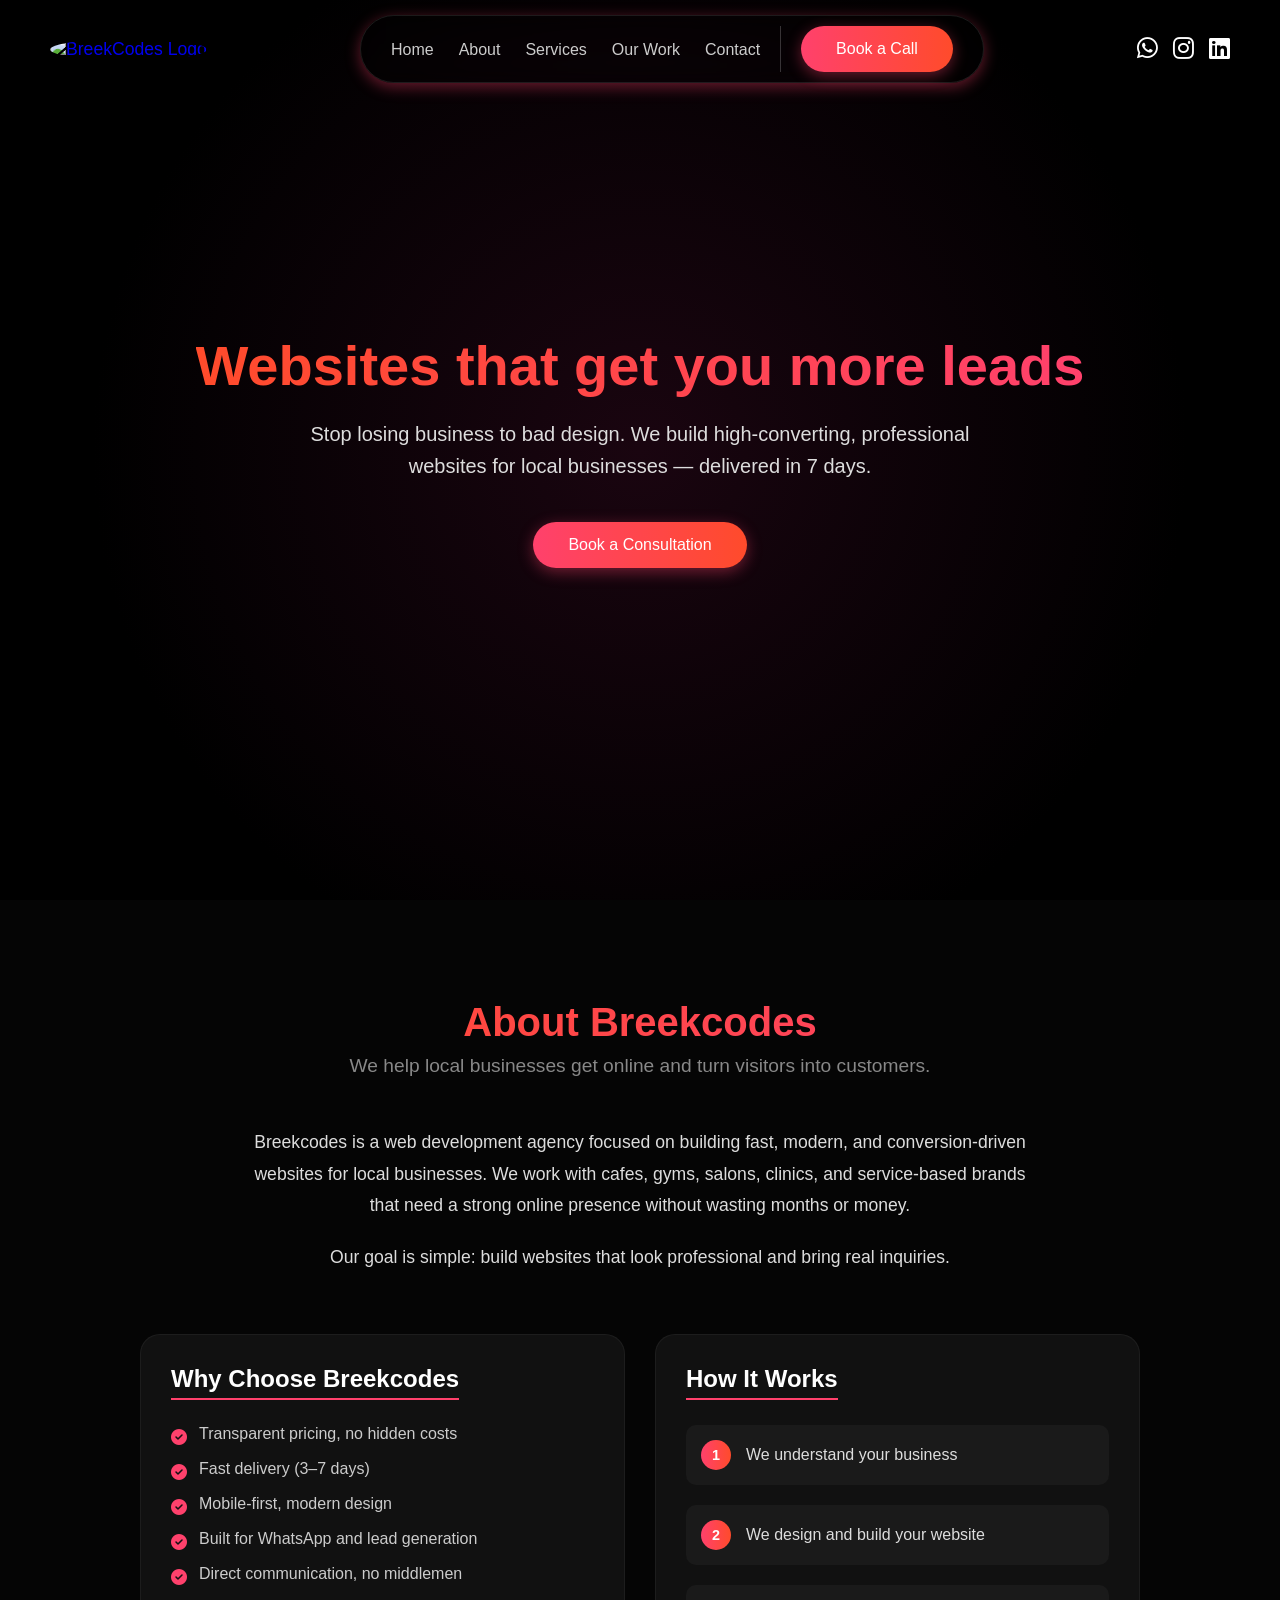
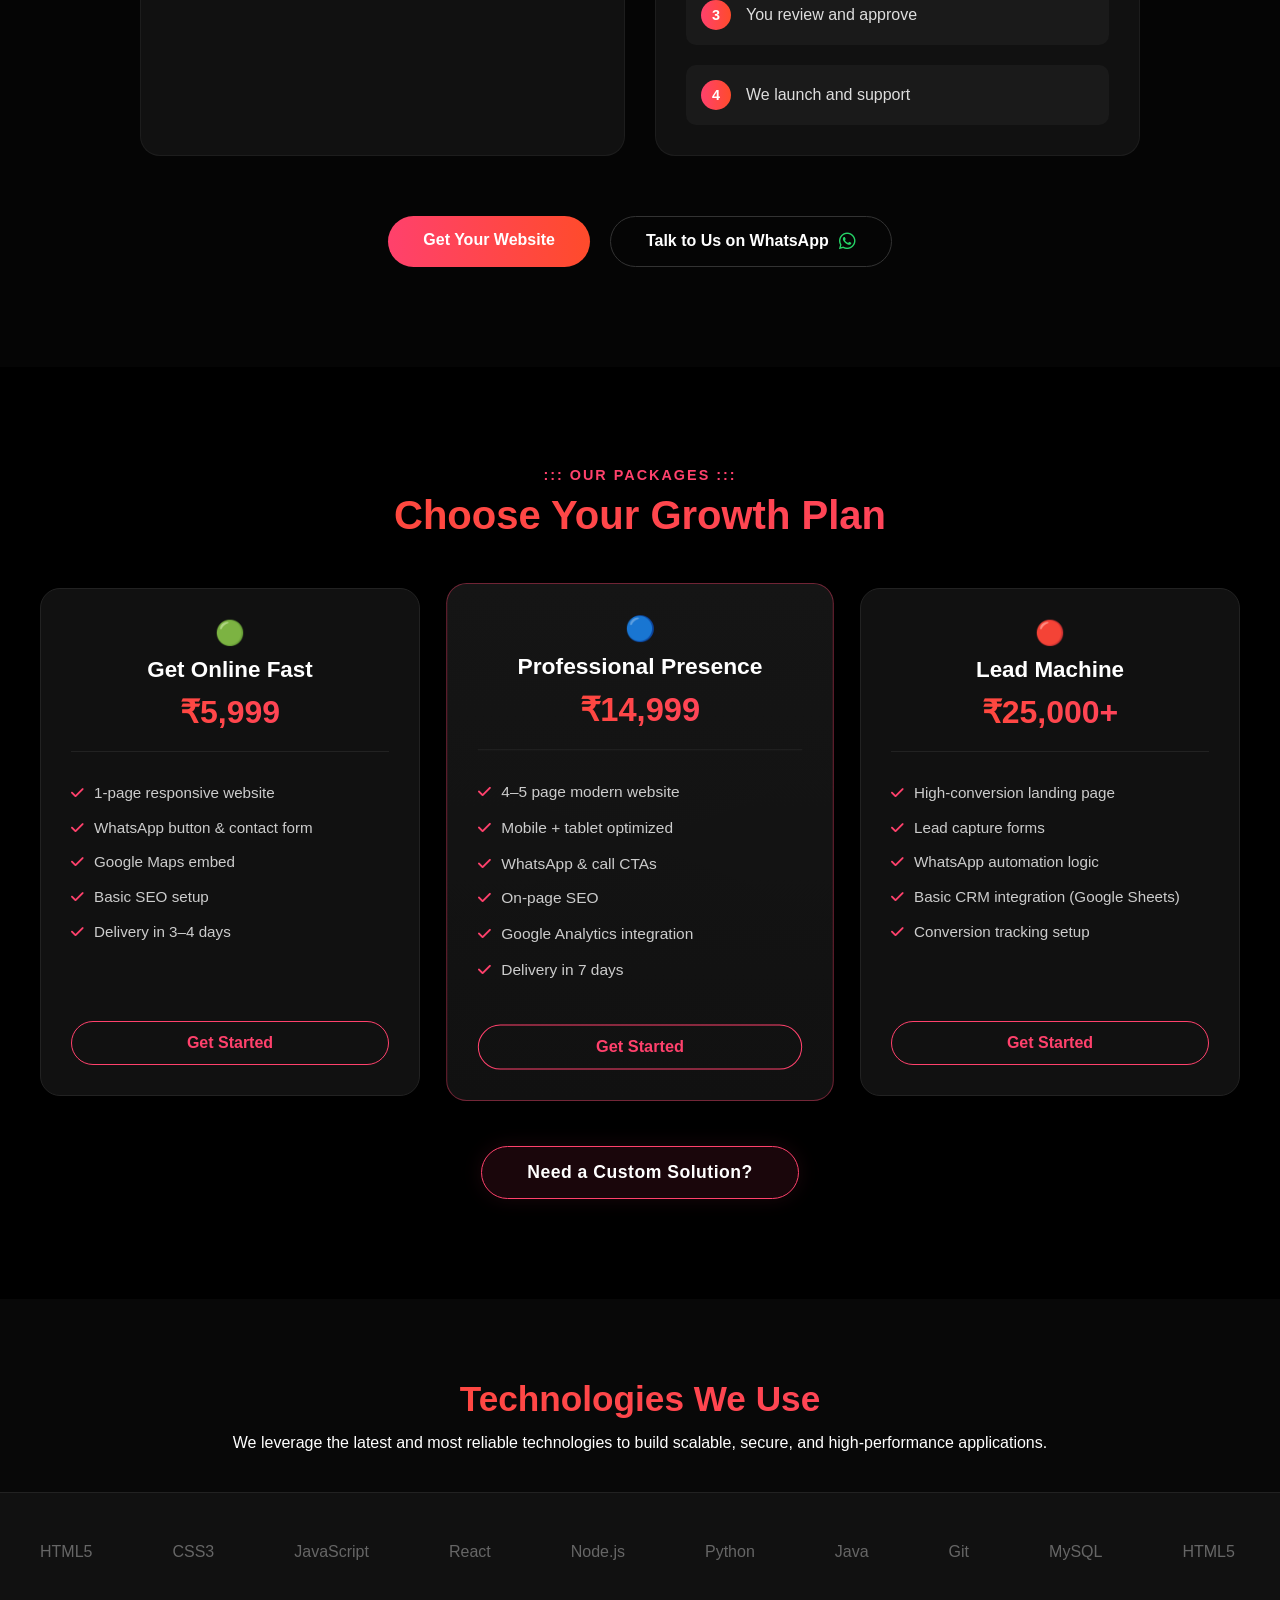
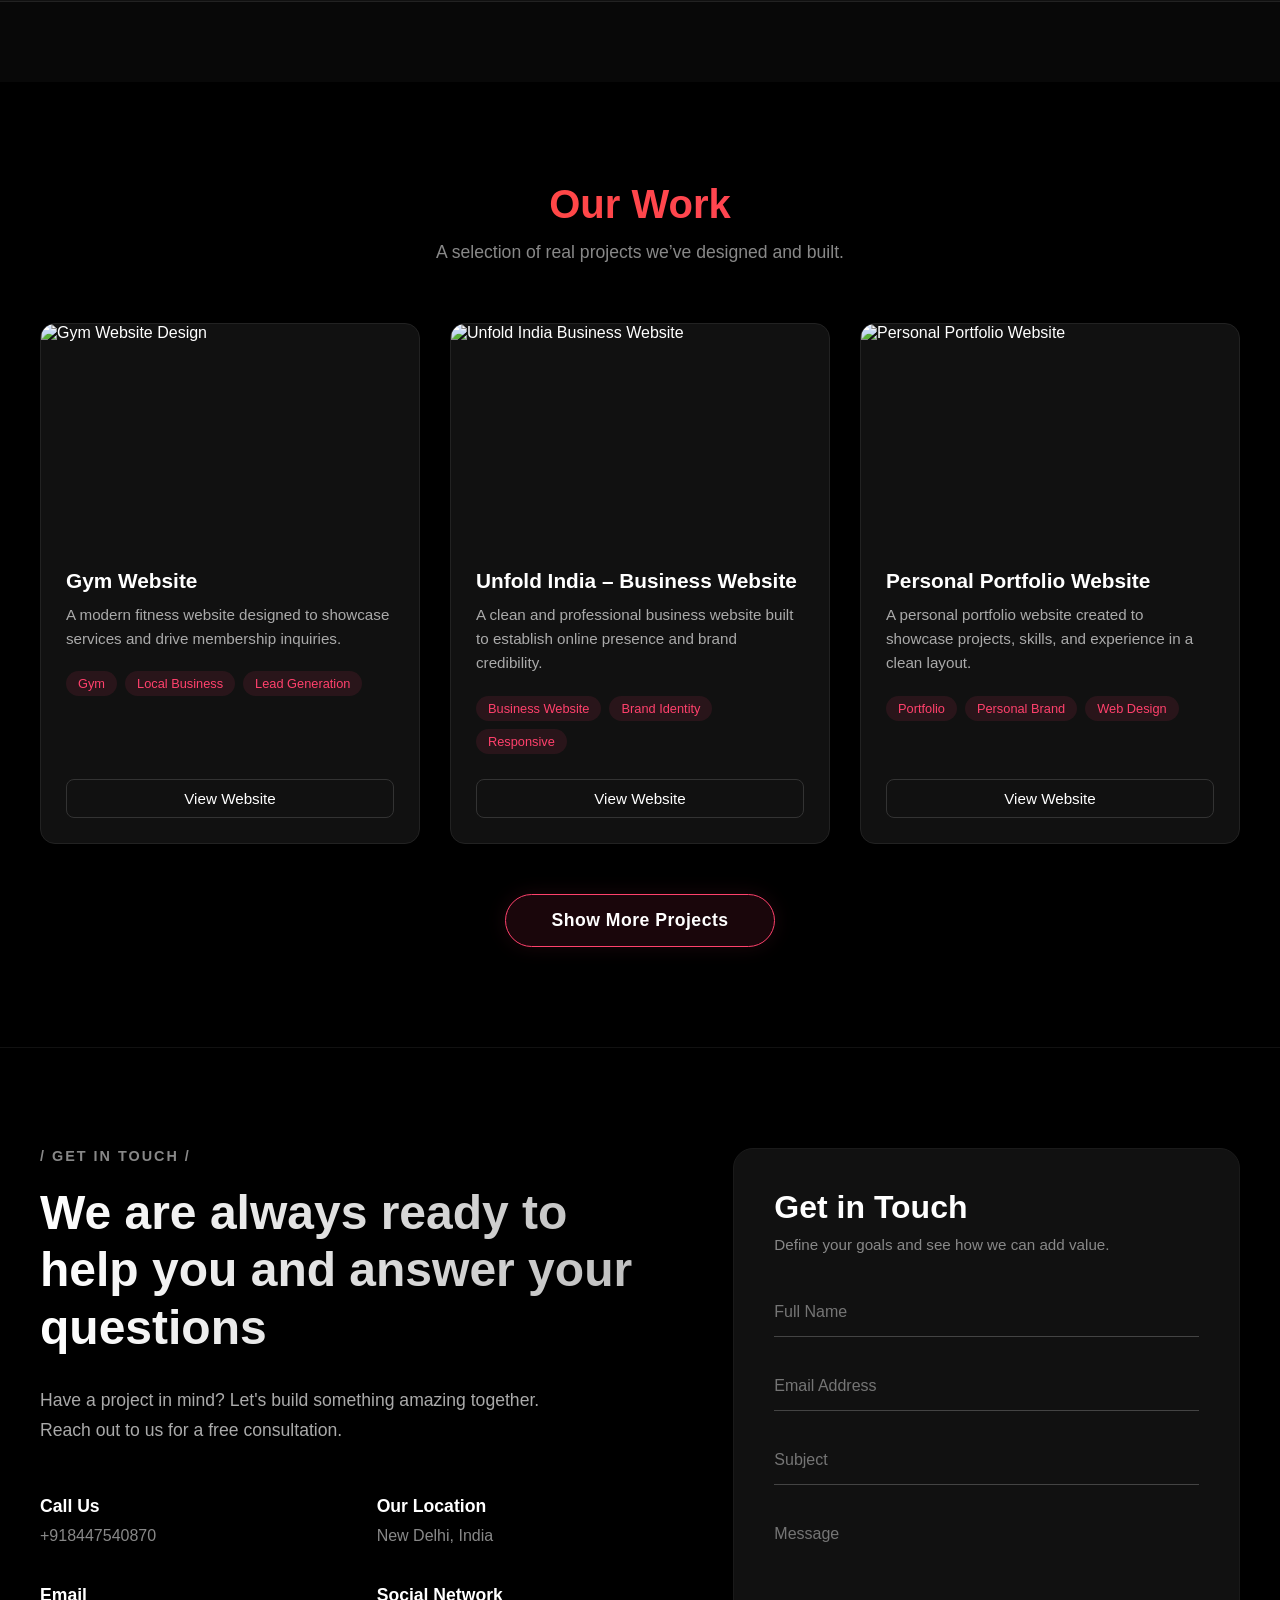
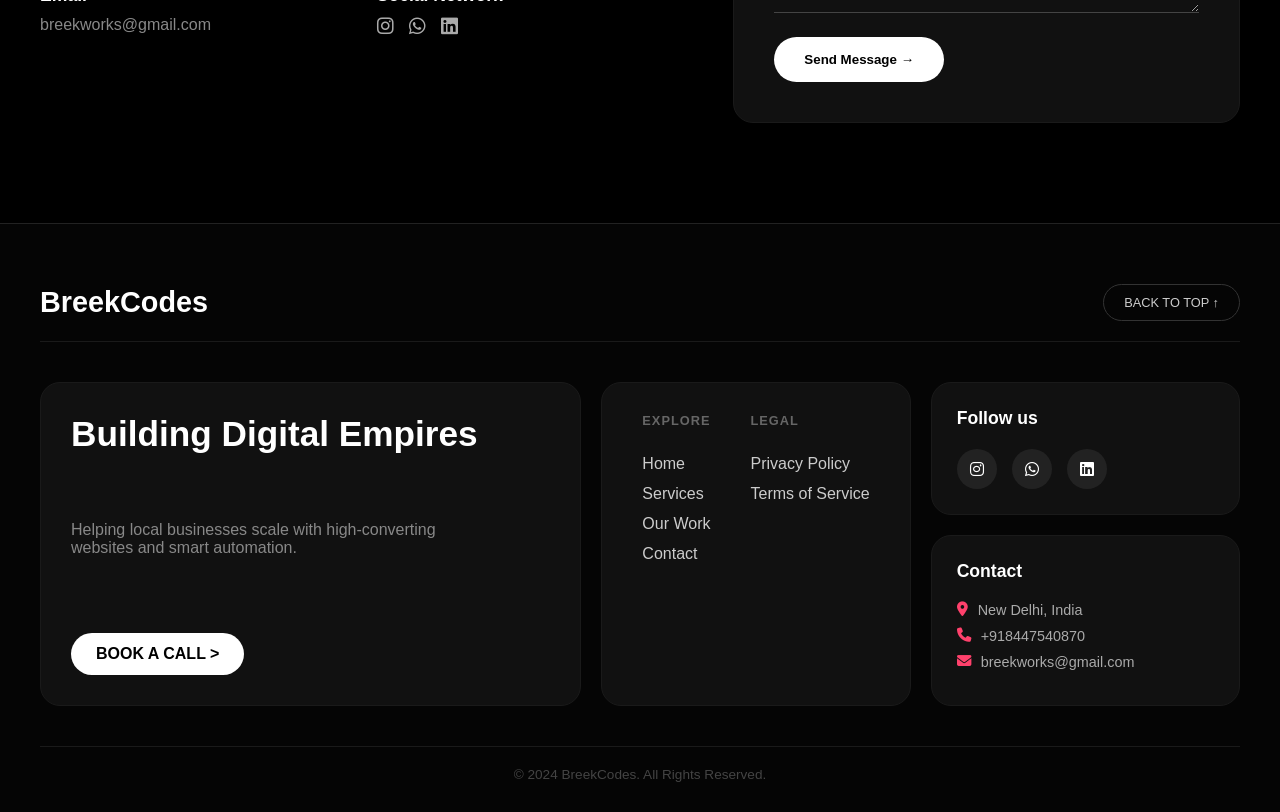
==== commit 1f957548: "feat: overhaul about and work sections, add contact section, update nav" ====
--- a/index.html
+++ b/index.html
@@ -20,7 +20,7 @@
         <li><a href="#home">Home</a></li>
         <li><a href="#about">About</a></li>
         <li><a href="#services">Services</a></li>
-        <li><a href="#portfolio">Our Work</a></li>
+        <li><a href="#work">Our Work</a></li>
         <li><a href="#contact">Contact</a></li>
       </ul>
       <div class="nav-right">
@@ -52,9 +52,10 @@
   </header>
 
   <section class="hero" id="home">
-    <h2>We Build Modern Web Experiences</h2>
+    <h2>Websites that get you more leads</h2>
     <p>
-      At BreekCodes, we craft powerful, fast, and stunning websites that help your business grow.
+      Stop losing business to bad design. We build high-converting, professional websites for local businesses —
+      delivered in 7 days.
     </p>
     <div class="buttons">
       <div>
@@ -64,7 +65,7 @@
         <div class="popup popup-hire">
           <form id="consultation-form" class="popup-content">
             <label for="popup-hire" class="popup-close-btn">&times;</label>
-            <h2>Book a Consultation</h2>
+            <h5 class="popup-title">Book a Consultation</h5>
             <div class="input-group">
               <input type="text" name="name" placeholder="Your Name" required>
               <input type="email" name="email" placeholder="Your Email" required>
@@ -97,43 +98,62 @@
 
   <section class="about-section" id="about">
     <div class="about-container">
-      <h2 class="about-title">About BreekCodes</h2>
-      <p class="about-subtitle">Discover the passion, expertise, and innovation behind our code.</p>
-      <div class="about-page">
-        <h3>Our Story</h3>
-        <p>
-          Founded in 2024, BreekCodes started with a simple mission: to bridge the gap between complex technology
-          and effortless user experiences. We believe that every line of code should serve a purpose—creating
-          digital products that are not only beautiful but also strategically engineered for performance, engagement,
-          and growth.
-        </p>
-      </div>
-      <div class="about-page">
-        <h3>Our Core Philosophy</h3>
-        <div class="philosophy-cards">
-          <div class="philosophy-card">
-            <h4>Innovation First</h4>
-            <p>
-              We stay ahead of the curve, embracing the latest frameworks and technologies to ensure your project is
-              future-proof.
-            </p>
-          </div>
-          <div class="philosophy-card">
-            <h4>User-Centric Design</h4>
-            <p>
-              Functionality meets aesthetics. We design with the end-user in mind, ensuring an intuitive, engaging,
-              and seamless experience.
-            </p>
-          </div>
-          <div class="philosophy-card">
-            <h4>Transparent Collaboration</h4>
-            <p>
-              We believe in open communication. From the first consultation to the final launch, you are part of the
-              process.
-            </p>
-            <a class="philosophy-btn" href="#contact">contact now</a>
-          </div>
-        </div>
+      <!-- Header -->
+      <h2 class="about-title">About Breekcodes</h2>
+      <p class="about-tagline">We help local businesses get online and turn visitors into customers.</p>
+
+      <!-- Core Description -->
+      <div class="about-content-block">
+        <p>Breekcodes is a web development agency focused on building fast, modern, and conversion-driven websites for
+          local businesses. We work with cafes, gyms, salons, clinics, and service-based brands that need a strong
+          online presence without wasting months or money.</p>
+        <p>Our goal is simple: build websites that look professional and bring real inquiries.</p>
+      </div>
+
+      <!-- Features & Steps Grid -->
+      <div class="about-details-grid">
+        <!-- Why Choose Us -->
+        <div class="about-card why-us">
+          <h3>Why Choose Breekcodes</h3>
+          <ul class="about-list">
+            <li><i class="fa-solid fa-check-circle"></i> Transparent pricing, no hidden costs</li>
+            <li><i class="fa-solid fa-check-circle"></i> Fast delivery (3–7 days)</li>
+            <li><i class="fa-solid fa-check-circle"></i> Mobile-first, modern design</li>
+            <li><i class="fa-solid fa-check-circle"></i> Built for WhatsApp and lead generation</li>
+            <li><i class="fa-solid fa-check-circle"></i> Direct communication, no middlemen</li>
+          </ul>
+        </div>
+
+        <!-- How It Works -->
+        <div class="about-card how-it-works">
+          <h3>How It Works</h3>
+          <div class="steps-flow">
+            <div class="step-item">
+              <span class="step-number">1</span>
+              <p>We understand your business</p>
+            </div>
+            <div class="step-item">
+              <span class="step-number">2</span>
+              <p>We design and build your website</p>
+            </div>
+            <div class="step-item">
+              <span class="step-number">3</span>
+              <p>You review and approve</p>
+            </div>
+            <div class="step-item">
+              <span class="step-number">4</span>
+              <p>We launch and support</p>
+            </div>
+          </div>
+        </div>
+      </div>
+
+      <!-- CTA -->
+      <div class="about-cta-container">
+        <a href="#contact" class="btn-primary-about">Get Your Website</a>
+        <a href="https://wa.me/918208226012" target="_blank" class="btn-secondary-about">
+          Talk to Us on WhatsApp <i class="fa-brands fa-whatsapp"></i>
+        </a>
       </div>
     </div>
   </section>
@@ -207,6 +227,14 @@
           </div>
         </article>
 
+      </div>
+
+      <!-- Custom Plan Button -->
+      <div class="custom-plan-container">
+        <a href="https://wa.me/918208226012?text=I'm%20interested%20in%20a%20Custom%20Website%20Solution"
+          target="_blank" class="btn-custom">
+          Need a Custom Solution?
+        </a>
       </div>
     </div>
   </section>
@@ -245,82 +273,195 @@
     </div>
   </div>
 
-  <section class="portfolio" id="portfolio">
-    <h2>Our Recent Work</h2>
-    <p class="section-subtitle">A showcase of our latest projects and success stories.</p>
-    <div class="portfolio-grid">
-      <!-- Project 1 -->
-      <a href="./portfolio.html" class="portfolio-item">
-        <div class="portfolio-image">
-          <img
-            src="https://images.unsplash.com/photo-1664575602554-2087b04935a5?ixlib=rb-4.0.3&auto=format&fit=crop&w=800&q=80"
-            alt="Project 1" loading="lazy">
-        </div>
-        <div class="portfolio-info">
-          <h3>E-Commerce Platform</h3>
-          <p>A full-featured online store with payment integration.</p>
-        </div>
-      </a>
-      <!-- Project 2 -->
-      <a href="./portfolio.html" class="portfolio-item">
-        <div class="portfolio-image">
-          <img
-            src="https://images.unsplash.com/photo-1551288049-bebda4e38f71?ixlib=rb-4.0.3&auto=format&fit=crop&w=800&q=80"
-            alt="Project 2" loading="lazy">
-        </div>
-        <div class="portfolio-info">
-          <h3>Portfolio Website</h3>
-          <p>Modern and responsive personal portfolio for a designer.</p>
-        </div>
-      </a>
-      <!-- Project 3 -->
-      <a href="./portfolio.html" class="portfolio-item">
-        <div class="portfolio-image">
-          <img
-            src="https://images.unsplash.com/photo-1555066931-4365d14bab8c?ixlib=rb-4.0.3&auto=format&fit=crop&w=800&q=80"
-            alt="Project 3" loading="lazy">
-        </div>
-        <div class="portfolio-info">
-          <h3>Task Management App</h3>
-          <p>Productivity tool for teams to manage projects efficiently.</p>
-        </div>
-      </a>
+  <section class="work-section" id="work">
+    <div class="work-container">
+      <h2 class="work-title">Our Work</h2>
+      <p class="work-subtitle">A selection of real projects we’ve designed and built.</p>
+
+      <div class="work-grid">
+
+        <!-- Project 1: Gym Website -->
+        <article class="project-card">
+          <div class="project-image-container">
+            <img src="https://res.cloudinary.com/dkqyscpeq/image/upload/v1767555626/gym_awlhzd.png"
+              alt="Gym Website Design" loading="lazy" class="project-img">
+          </div>
+          <div class="project-content">
+            <h3 class="project-title">Gym Website</h3>
+            <p class="project-desc">A modern fitness website designed to showcase services and drive membership
+              inquiries.</p>
+            <div class="project-tags">
+              <span class="tag">Gym</span>
+              <span class="tag">Local Business</span>
+              <span class="tag">Lead Generation</span>
+            </div>
+            <a href="https://breek-fitness.onrender.com" target="_blank" class="project-btn">View Website</a>
+          </div>
+        </article>
+
+        <!-- Project 2: Unfold India -->
+        <article class="project-card">
+          <div class="project-image-container">
+            <img src="https://res.cloudinary.com/dkqyscpeq/image/upload/v1767555626/unfold_india_yelgvh.png"
+              alt="Unfold India Business Website" loading="lazy" class="project-img">
+          </div>
+          <div class="project-content">
+            <h3 class="project-title">Unfold India – Business Website</h3>
+            <p class="project-desc">A clean and professional business website built to establish online presence and
+              brand credibility.</p>
+            <div class="project-tags">
+              <span class="tag">Business Website</span>
+              <span class="tag">Brand Identity</span>
+              <span class="tag">Responsive</span>
+            </div>
+            <a href="https://real-unfoldindia-8u38.onrender.com" target="_blank" class="project-btn">View Website</a>
+          </div>
+        </article>
+
+        <!-- Project 3: Personal Portfolio -->
+        <article class="project-card">
+          <div class="project-image-container">
+            <img src="https://res.cloudinary.com/dkqyscpeq/image/upload/v1767555626/gym_awlhzd.png"
+              alt="Personal Portfolio Website" loading="lazy" class="project-img">
+          </div>
+          <div class="project-content">
+            <h3 class="project-title">Personal Portfolio Website</h3>
+            <p class="project-desc">A personal portfolio website created to showcase projects, skills, and experience in
+              a clean layout.</p>
+            <div class="project-tags">
+              <span class="tag">Portfolio</span>
+              <span class="tag">Personal Brand</span>
+              <span class="tag">Web Design</span>
+            </div>
+            <a href="#" target="_blank" class="project-btn">View Website</a>
+          </div>
+        </article>
+
+      </div>
+
+      <div class="work-action-container">
+        <a href="./portfolio.html" class="btn-custom">Show More Projects</a>
+      </div>
     </div>
   </section>
 
-  <footer id="contact">
-    <div class="footer-container">
-      <div class="contact-info">
-        <h1>Contact Us</h1>
-        <p>Email: <a href="mailto:info@breekcodes.com" style="color: #ff416c;">info@breekcodes.com</a></p>
-        <p>Phone: <a href="tel:+918208226012" style="color: #ff416c;">+91 82082 26012</a></p>
-        <div class="social-icons" style="margin-top: 20px;">
-          <a href="https://www.instagram.com/breekcodes/" target="_blank" aria-label="Instagram">
-            <img
-              src="https://upload.wikimedia.org/wikipedia/commons/thumb/a/a5/Instagram_icon.png/2048px-Instagram_icon.png"
-              alt="Instagram">
-          </a>
-          <a href="https://wa.me/918208226012" target="_blank" aria-label="WhatsApp">
-            <img src="https://upload.wikimedia.org/wikipedia/commons/thumb/6/6b/WhatsApp.svg/2044px-WhatsApp.svg.png"
-              alt="WhatsApp">
-          </a>
-          <a href="https://www.linkedin.com/company/breekcode/" target="_blank" aria-label="LinkedIn">
-            <img src="https://upload.wikimedia.org/wikipedia/commons/c/ca/LinkedIn_logo_initials.png" alt="LinkedIn">
-          </a>
-        </div>
-      </div>
-      <div class="contact-form-container">
-        <h3>Send us a Message</h3>
-        <form class="contact-form" id="contact-form">
-          <input type="text" name="name" placeholder="Your Name" required>
-          <input type="email" name="email" placeholder="Your Email" required>
-          <textarea name="message" rows="5" placeholder="Your Message" required></textarea>
-          <button type="submit">Send Message</button>
-        </form>
-      </div>
-    </div>
-    <div class="footer-bottom">
-      <p>&copy; 2024 BreekCodes. All Rights Reserved.</p>
+  <section class="contact-section" id="contact">
+    <div class="contact-container-split">
+      <!-- Left: Info -->
+      <div class="contact-left">
+        <p class="section-tag">/ GET IN TOUCH /</p>
+        <h1>We are always ready to help you and answer your questions</h1>
+        <p class="contact-desc">
+          Have a project in mind? Let's build something amazing together. Reach out to us for a free consultation.
+        </p>
+
+        <div class="contact-details-grid">
+          <div class="contact-detail-item">
+            <h4>Call Us</h4>
+            <p>+918447540870</p>
+          </div>
+          <div class="contact-detail-item">
+            <h4>Our Location</h4>
+            <p>New Delhi, India</p>
+          </div>
+          <div class="contact-detail-item">
+            <h4>Email</h4>
+            <p>breekworks@gmail.com</p>
+          </div>
+          <div class="contact-detail-item">
+            <h4>Social Network</h4>
+            <div class="mini-socials">
+              <a href="https://www.instagram.com/breek_codes/" target="_blank"><i
+                  class="fa-brands fa-instagram"></i></a>
+              <a href="https://wa.me/918447540870" target="_blank"><i class="fa-brands fa-whatsapp"></i></a>
+              <a href="https://www.linkedin.com/company/breekcodes/" target="_blank"><i
+                  class="fa-brands fa-linkedin"></i></a>
+            </div>
+          </div>
+        </div>
+      </div>
+
+      <!-- Right: Form -->
+      <div class="contact-right">
+        <div class="contact-form-card">
+          <h2>Get in Touch</h2>
+          <p>Define your goals and see how we can add value.</p>
+          <form class="new-contact-form" id="contact-form">
+            <div class="form-group">
+              <input type="text" name="name" placeholder="Full Name" required>
+            </div>
+            <div class="form-group">
+              <input type="email" name="email" placeholder="Email Address" required>
+            </div>
+            <div class="form-group">
+              <input type="text" name="subject" placeholder="Subject">
+            </div>
+            <div class="form-group">
+              <textarea name="message" rows="4" placeholder="Message" required></textarea>
+            </div>
+            <button type="submit" class="submit-btn">Send Message &rarr;</button>
+          </form>
+        </div>
+      </div>
+    </div>
+  </section>
+
+  <footer class="new-footer">
+    <div class="footer-top-bar">
+      <div class="footer-logo">BreekCodes</div>
+      <a href="#home" class="back-to-top-btn">BACK TO TOP &uarr;</a>
+    </div>
+
+    <div class="footer-grid">
+      <!-- Card 1: Brand & CTA (Large Left) -->
+      <div class="footer-card brand-card">
+        <h2>Building Digital Empires</h2>
+        <p>Helping local businesses scale with high-converting websites and smart automation.</p>
+        <a href="https://calendly.com/breekcodes/30min" target="_blank" class="footer-cta-btn">BOOK A CALL ></a>
+      </div>
+
+      <!-- Card 2: Links (Middle) -->
+      <div class="footer-card links-card">
+        <div class="links-column">
+          <h4>EXPLORE</h4>
+          <a href="#home">Home</a>
+          <a href="#services">Services</a>
+          <a href="#portfolio">Our Work</a>
+          <a href="#contact">Contact</a>
+        </div>
+        <div class="links-column">
+          <h4>LEGAL</h4>
+          <a href="#">Privacy Policy</a>
+          <a href="#">Terms of Service</a>
+        </div>
+      </div>
+
+      <!-- Column 3: Social & Contact (Right Stack) -->
+      <div class="footer-column-right">
+        <!-- Social Card -->
+        <div class="footer-card social-card">
+          <h4>Follow us</h4>
+          <div class="footer-social-icons">
+            <a href="https://www.instagram.com/breek_codes/" target="_blank" aria-label="Instagram"><i
+                class="fa-brands fa-instagram"></i></a>
+            <a href="https://wa.me/918447540870" target="_blank" aria-label="WhatsApp"><i
+                class="fa-brands fa-whatsapp"></i></a>
+            <a href="https://www.linkedin.com/company/breekcodes/" target="_blank" aria-label="LinkedIn"><i
+                class="fa-brands fa-linkedin"></i></a>
+          </div>
+        </div>
+        <!-- Contact Card -->
+        <div class="footer-card contact-card">
+          <h4>Contact</h4>
+          <p><i class="fa-solid fa-location-dot"></i> New Delhi, India</p>
+          <p><i class="fa-solid fa-phone"></i> +918447540870</p>
+          <p><i class="fa-solid fa-envelope"></i> breekworks@gmail.com</p>
+        </div>
+      </div>
+    </div>
+
+    <div class="footer-bottom-copyright">
+      &copy; 2024 BreekCodes. All Rights Reserved.
     </div>
   </footer>
   <script src="https://cdn.jsdelivr.net/npm/@supabase/supabase-js@2"></script>
--- a/style.css
+++ b/style.css
@@ -47,7 +47,7 @@
 
 /* Nav Pill */
 .nav-pill {
-  background: #141414;
+  background: transparent;
   padding: 10px 30px;
   border-radius: 50px;
   display: flex;
@@ -259,7 +259,7 @@
   display: inline-block;
   padding: 14px 35px;
   font-size: 1rem;
-  font-weight: 600;
+  font-weight: 500;
   border-radius: 50px;
   cursor: pointer;
   background: linear-gradient(90deg, #ff416c, #ff4b2b);
@@ -334,6 +334,17 @@
   color: #ff416c;
 }
 
+.popup-title {
+  font-size: 2.5rem;
+  margin-bottom: 25px;
+  font-weight: bold;
+  background: linear-gradient(90deg, #ff416c, #ff4b2b);
+  -webkit-background-clip: text;
+  background-clip: text;
+  -webkit-text-fill-color: transparent;
+  animation: fadeInUp 1s ease;
+}
+
 .popup-content h2 {
   color: #ff416c;
   margin-bottom: 25px;
@@ -348,23 +359,27 @@
 .popup-content select,
 .popup-content textarea {
   width: 100%;
-  padding: 12px 15px;
+  padding: 12px 0;
   margin-bottom: 15px;
-  background: #222;
-  border: 1px solid #333;
-  border-radius: 8px;
+  background: transparent;
+  border: none;
+  border-bottom: 1px solid #444;
+  border-radius: 0;
   color: #fff;
   font-size: 0.95rem;
+  outline: none;
+  transition: border-color 0.3s;
 }
 
 .popup-content input:focus,
 .popup-content select:focus,
 .popup-content textarea:focus {
-  border-color: #ff416c;
-}
-
-
-/* --- About Section --- */
+  border-bottom-color: #ff416c;
+}
+
+
+/* --- About Section (Overhauled) --- */
+
 .about-section {
   padding: 100px 20px;
   background: #050505;
@@ -385,74 +400,170 @@
   -webkit-text-fill-color: transparent;
 }
 
-.about-subtitle {
+.about-tagline {
   text-align: center;
   color: #888;
+  font-size: 1.2rem;
   margin-bottom: 50px;
+  font-weight: 400;
+}
+
+.about-content-block {
+  text-align: center;
+  max-width: 800px;
+  margin: 0 auto 60px;
+  color: #ddd;
   font-size: 1.1rem;
-}
-
-.about-page {
+  line-height: 1.8;
+}
+
+.about-content-block p {
+  margin-bottom: 20px;
+}
+
+/* About Details Grid */
+.about-details-grid {
+  display: grid;
+  grid-template-columns: 1fr 1fr;
+  gap: 30px;
+  margin-bottom: 60px;
+}
+
+.about-card {
   background: #111;
-  padding: 40px;
+  padding: 30px;
   border-radius: 20px;
-  margin-bottom: 40px;
   border: 1px solid rgba(255, 255, 255, 0.05);
-}
-
-.about-page h3 {
-  color: #fff;
-  margin-bottom: 20px;
+  transition: transform 0.3s;
+}
+
+.about-card:hover {
+  transform: translateY(-5px);
+  border-color: rgba(255, 65, 108, 0.3);
+}
+
+.about-card h3 {
+  color: #fff;
   font-size: 1.5rem;
+  margin-bottom: 25px;
   border-bottom: 2px solid #ff416c;
   display: inline-block;
   padding-bottom: 5px;
 }
 
-.about-page p {
+/* Why Choose Us List */
+.about-list {
+  list-style: none;
+  padding: 0;
+}
+
+.about-list li {
+  margin-bottom: 15px;
   color: #ccc;
-  line-height: 1.8;
-}
-
-.philosophy-cards {
-  display: grid;
-  grid-template-columns: repeat(auto-fit, minmax(280px, 1fr));
-  gap: 30px;
-}
-
-.philosophy-card {
+  display: flex;
+  align-items: flex-start;
+  gap: 12px;
+  font-size: 1rem;
+}
+
+.about-list li i {
+  color: #ff416c;
+  margin-top: 4px;
+}
+
+/* How It Works Steps */
+.steps-flow {
+  display: flex;
+  flex-direction: column;
+  gap: 20px;
+}
+
+.step-item {
+  display: flex;
+  align-items: center;
+  gap: 15px;
   background: #1a1a1a;
-  padding: 30px;
-  border-radius: 15px;
-  border-left: 4px solid #ff416c;
-  transition: transform 0.3s;
-}
-
-.philosophy-card:hover {
-  transform: translateY(-5px);
-}
-
-.philosophy-card h4 {
-  color: #fff;
+  padding: 15px;
+  border-radius: 10px;
+}
+
+.step-number {
+  background: linear-gradient(90deg, #ff416c, #ff4b2b);
+  color: #fff;
+  width: 30px;
+  height: 30px;
+  border-radius: 50%;
+  display: flex;
+  align-items: center;
+  justify-content: center;
+  font-weight: bold;
+  font-size: 0.9rem;
+  flex-shrink: 0;
+}
+
+.step-item p {
+  color: #ddd;
+  margin: 0;
+  font-size: 1rem;
+}
+
+/* About CTAs */
+.about-cta-container {
+  display: flex;
+  justify-content: center;
+  gap: 20px;
+  flex-wrap: wrap;
+}
+
+.btn-primary-about {
+  padding: 15px 35px;
+  background: linear-gradient(90deg, #ff416c, #ff4b2b);
+  color: #fff;
+  border-radius: 50px;
+  text-decoration: none;
+  font-weight: 600;
+  transition: transform 0.3s, box-shadow 0.3s;
+}
+
+.btn-primary-about:hover {
+  transform: translateY(-3px);
+  box-shadow: 0 5px 15px rgba(255, 65, 108, 0.4);
+}
+
+.btn-secondary-about {
+  padding: 15px 35px;
+  background: transparent;
+  color: #fff;
+  border: 1px solid #333;
+  border-radius: 50px;
+  text-decoration: none;
+  font-weight: 600;
+  display: flex;
+  align-items: center;
+  gap: 10px;
+  transition: all 0.3s;
+}
+
+.btn-secondary-about i {
+  color: #25D366;
   font-size: 1.2rem;
-  margin-bottom: 10px;
-}
-
-.philosophy-btn {
-  margin-top: 20px;
-  padding: 8px 20px;
-  background: transparent;
-  border: 1px solid #ff416c;
-  color: #ff416c;
-  border-radius: 30px;
-  font-size: 0.9rem;
-  display: inline-block;
-  transition: all 0.3s;
-}
-
-.philosophy-btn:hover {
-  background: #ff416c;
-  color: #fff;
+}
+
+.btn-secondary-about:hover {
+  border-color: #ff416c;
+  background: rgba(255, 65, 108, 0.1);
+}
+
+/* About Responsive */
+@media (max-width: 768px) {
+  .about-details-grid {
+    grid-template-columns: 1fr;
+    gap: 20px;
+  }
+
+  .about-title {
+    font-size: 2rem;
+  }
 }
 
 
@@ -593,6 +704,37 @@
   box-shadow: 0 4px 15px rgba(255, 65, 108, 0.4);
 }
 
+/* Custom Plan Button */
+.custom-plan-container {
+  text-align: center;
+  margin-top: 50px;
+  animation: fadeInUp 1.5s ease;
+}
+
+.btn-custom {
+  display: inline-block;
+  padding: 15px 45px;
+  font-size: 1.1rem;
+  font-weight: 600;
+  letter-spacing: 0.5px;
+  border-radius: 50px;
+  cursor: pointer;
+  background: rgba(255, 65, 108, 0.1);
+  border: 1px solid #ff416c;
+  color: #fff;
+  transition: all 0.3s ease;
+  text-decoration: none;
+  box-shadow: 0 0 20px rgba(255, 65, 108, 0.1);
+}
+
+.btn-custom:hover {
+  background: linear-gradient(90deg, #ff416c, #ff4b2b);
+  border-color: transparent;
+  transform: translateY(-5px);
+  box-shadow: 0 10px 30px rgba(255, 65, 108, 0.5);
+  color: #fff;
+}
+
 
 
 /* Responsiveness */
@@ -680,207 +822,350 @@
 }
 
 
-/* --- Portfolio Section --- */
-.portfolio {
+/* --- Work Section --- */
+.work-section {
   padding: 100px 20px;
   background: #000;
 }
 
-.portfolio h2 {
+.work-container {
+  max-width: 1200px;
+  margin: 0 auto;
+}
+
+.work-title {
   text-align: center;
   font-size: 2.5rem;
   background: linear-gradient(90deg, #ff4b2b, #ff416c);
   -webkit-background-clip: text;
   background-clip: text;
   -webkit-text-fill-color: transparent;
-  margin-bottom: 10px;
-}
-
-.section-subtitle {
+  margin-bottom: 15px;
+}
+
+.work-subtitle {
   text-align: center;
   color: #888;
   margin-bottom: 60px;
-}
-
-.portfolio-grid {
+  font-size: 1.1rem;
+}
+
+.work-grid {
   display: grid;
-  grid-template-columns: repeat(auto-fit, minmax(300px, 1fr));
+  grid-template-columns: repeat(3, 1fr);
   gap: 30px;
-  max-width: 1200px;
-  margin: 0 auto;
-}
-
-.portfolio-item {
-  position: relative;
-  display: block;
+}
+
+.project-card {
+  background: #111;
   border-radius: 15px;
   overflow: hidden;
-  box-shadow: 0 5px 20px rgba(0, 0, 0, 0.5);
-  transition: transform 0.3s;
-}
-
-.portfolio-item:hover {
-  transform: translateY(-5px);
-}
-
-.portfolio-image {
-  height: 250px;
-  width: 100%;
-}
-
-.portfolio-image img {
+  border: 1px solid #222;
+  transition: transform 0.3s ease, box-shadow 0.3s ease;
+  display: flex;
+  flex-direction: column;
+}
+
+.project-card:hover {
+  transform: translateY(-8px);
+  box-shadow: 0 10px 30px rgba(0, 0, 0, 0.5);
+  border-color: #333;
+}
+
+.project-image-container {
+  height: 220px;
+  overflow: hidden;
+}
+
+.project-img {
   width: 100%;
   height: 100%;
   object-fit: cover;
-}
-
-.portfolio-info {
-  position: absolute;
-  bottom: 0;
-  left: 0;
-  width: 100%;
-  background: linear-gradient(to top, rgba(0, 0, 0, 0.9), transparent);
-  padding: 20px;
-  transform: translateY(100%);
-  transition: transform 0.3s ease;
+  transition: transform 0.5s ease;
+}
+
+.project-card:hover .project-img {
+  transform: scale(1.05);
+}
+
+.project-content {
+  padding: 25px;
+  flex-grow: 1;
   display: flex;
   flex-direction: column;
-  justify-content: flex-end;
-  height: 100%;
-}
-
-.portfolio-item:hover .portfolio-info {
-  transform: translateY(0);
-}
-
-.portfolio-info h3 {
-  color: #fff;
-  margin-bottom: 5px;
-}
-
-.portfolio-info p {
+}
+
+.project-title {
+  color: #fff;
+  font-size: 1.3rem;
+  margin-bottom: 10px;
+  font-weight: 600;
+}
+
+.project-desc {
+  color: #aaa;
+  font-size: 0.95rem;
+  line-height: 1.6;
+  margin-bottom: 20px;
+}
+
+.project-tags {
+  display: flex;
+  flex-wrap: wrap;
+  gap: 8px;
+  margin-bottom: 25px;
+}
+
+.tag {
+  background: rgba(255, 65, 108, 0.1);
+  color: #ff416c;
+  font-size: 0.8rem;
+  padding: 5px 12px;
+  border-radius: 20px;
+  font-weight: 500;
+}
+
+.project-btn {
+  margin-top: auto;
+  display: inline-block;
+  text-align: center;
+  padding: 10px 0;
+  border: 1px solid #333;
+  color: #fff;
+  text-decoration: none;
+  border-radius: 8px;
+  transition: all 0.3s;
+  font-size: 0.95rem;
+}
+
+.project-btn:hover {
+  background: #fff;
+  color: #000;
+  border-color: #fff;
+}
+
+/* Responsive Work Grid */
+@media (max-width: 992px) {
+  .work-grid {
+    grid-template-columns: repeat(2, 1fr);
+  }
+}
+
+@media (max-width: 600px) {
+  .work-grid {
+    grid-template-columns: 1fr;
+  }
+}
+
+.work-action-container {
+  text-align: center;
+  margin-top: 50px;
+  animation: fadeInUp 1s ease;
+}
+
+
+/* --- New Bento Footer --- */
+.new-footer {
+  background: #050505;
+  padding: 60px 40px 30px;
+  border-top: 1px solid #222;
+  font-family: 'Poppins', sans-serif;
+}
+
+.footer-top-bar {
+  display: flex;
+  justify-content: space-between;
+  align-items: center;
+  margin-bottom: 40px;
+  padding-bottom: 20px;
+  border-bottom: 1px solid #1a1a1a;
+}
+
+.footer-logo {
+  font-size: 1.8rem;
+  font-weight: 700;
+  color: #fff;
+}
+
+.back-to-top-btn {
+  padding: 10px 20px;
+  border: 1px solid #333;
+  border-radius: 30px;
   color: #ccc;
-  font-size: 0.9rem;
-}
-
-
-/* --- Footer --- */
-footer {
-  background: #050505;
-  border-top: 1px solid #222;
-  padding: 80px 20px 20px;
-}
-
-.footer-container {
-  max-width: 1100px;
-  margin: 0 auto;
+  text-decoration: none;
+  font-size: 0.8rem;
+  transition: all 0.3s;
+}
+
+.back-to-top-btn:hover {
+  border-color: #ff416c;
+  color: #fff;
+  background: rgba(255, 65, 108, 0.1);
+}
+
+.footer-grid {
   display: grid;
-  grid-template-columns: 1fr 1fr;
-  gap: 60px;
-}
-
-.contact-info h1 {
-  color: #fff;
-  font-size: 2rem;
+  grid-template-columns: 1.4fr 0.8fr 0.8fr;
+  gap: 20px;
+  margin-bottom: 40px;
+}
+
+.footer-card {
+  background: #111;
+  border-radius: 20px;
+  padding: 30px;
+  border: 1px solid #1a1a1a;
+  display: flex;
+  flex-direction: column;
+}
+
+/* Brand Card */
+.brand-card {
+  justify-content: space-between;
+}
+
+.brand-card h2 {
+  font-size: 2.2rem;
+  line-height: 1.2;
   margin-bottom: 20px;
-}
-
-.contact-info p {
+  color: #fff;
+}
+
+.brand-card p {
+  color: #888;
+  font-size: 1rem;
+  max-width: 400px;
+  margin-bottom: 30px;
+}
+
+.footer-cta-btn {
+  display: inline-block;
+  padding: 12px 25px;
+  background: #fff;
+  color: #000;
+  border-radius: 30px;
+  font-weight: 600;
+  text-decoration: none;
+  width: fit-content;
+  transition: transform 0.3s;
+}
+
+.footer-cta-btn:hover {
+  transform: translateY(-3px);
+  box-shadow: 0 5px 15px rgba(255, 255, 255, 0.2);
+}
+
+/* Links Card */
+.links-card {
+  flex-direction: row;
+  justify-content: space-around;
+  gap: 20px;
+}
+
+.links-column {
+  display: flex;
+  flex-direction: column;
+  gap: 12px;
+}
+
+.links-column h4 {
+  color: #666;
+  font-size: 0.8rem;
+  letter-spacing: 1px;
+  margin-bottom: 15px;
+  text-transform: uppercase;
+}
+
+.links-column a {
+  color: #ccc;
+  text-decoration: none;
+  font-size: 1rem;
+  transition: color 0.3s;
+}
+
+.links-column a:hover {
+  color: #ff416c;
+}
+
+/* Right Stack */
+.footer-column-right {
+  display: flex;
+  flex-direction: column;
+  gap: 20px;
+}
+
+.social-card,
+.contact-card {
+  padding: 25px;
+}
+
+.social-card h4,
+.contact-card h4 {
+  color: #fff;
+  margin-bottom: 20px;
+  font-size: 1.1rem;
+}
+
+.footer-social-icons {
+  display: flex;
+  gap: 15px;
+}
+
+.footer-social-icons a {
+  width: 40px;
+  height: 40px;
+  background: #222;
+  border-radius: 50%;
+  display: flex;
+  align-items: center;
+  justify-content: center;
+  color: #fff;
+  text-decoration: none;
+  transition: all 0.3s;
+}
+
+.footer-social-icons a:hover {
+  background: #ff416c;
+  transform: scale(1.1);
+}
+
+.contact-card p {
+  display: flex;
+  align-items: center;
+  gap: 10px;
   color: #aaa;
   margin-bottom: 10px;
-  font-size: 1.1rem;
-}
-
-.social-icons {
-  display: flex;
-  gap: 15px;
-  margin-top: 30px;
-}
-
-.social-icons img {
-  width: 40px;
-  height: 40px;
-  border-radius: 50%;
-  transition: transform 0.3s;
-}
-
-.social-icons img:hover {
-  transform: scale(1.1);
-}
-
-.contact-form-container h3 {
+  font-size: 0.9rem;
+}
+
+.contact-card p i {
   color: #ff416c;
-  margin-bottom: 20px;
-  font-size: 1.5rem;
-}
-
-.contact-form {
-  display: flex;
-  flex-direction: column;
-  gap: 15px;
-}
-
-.contact-form input,
-.contact-form textarea {
-  width: 100%;
-  padding: 15px;
-  background: #111;
-  border: 1px solid #222;
-  border-radius: 10px;
-  color: #fff;
-  font-size: 1rem;
-}
-
-.contact-form input:focus,
-.contact-form textarea:focus {
-  border-color: #ff416c;
-}
-
-.contact-form button {
-  padding: 15px;
-  border-radius: 10px;
-  border: none;
-  background: linear-gradient(90deg, #ff416c, #ff4b2b);
-  color: #fff;
-  font-weight: bold;
-  cursor: pointer;
-  font-size: 1rem;
-  transition: opacity 0.3s;
-}
-
-.contact-form button:hover {
-  opacity: 0.9;
-}
-
-.footer-bottom {
-  text-align: center;
-  margin-top: 60px;
+}
+
+.footer-bottom-copyright {
+  text-align: center;
+  color: #444;
+  font-size: 0.85rem;
   padding-top: 20px;
-  border-top: 1px solid #111;
-  color: #444;
-  font-size: 0.9rem;
+  border-top: 1px solid #1a1a1a;
 }
 
 /* Footer Responsive */
-@media (max-width: 768px) {
-  .footer-container {
+@media (max-width: 900px) {
+  .footer-grid {
     grid-template-columns: 1fr;
+  }
+
+  .brand-card {
     text-align: center;
-  }
-
-  .contact-info {
     align-items: center;
-    /* Center flex items */
-  }
-
-  .social-icons {
-    justify-content: center;
-  }
-
-  .hero h2 {
-    font-size: 2.5rem;
-  }
-}
+  }
+
+  .links-card {
+    justify-content: space-evenly;
+  }
+}
+
 
 /* Animations */
 @keyframes fadeInUp {
@@ -893,4 +1178,165 @@
     opacity: 1;
     transform: translateY(0);
   }
+}
+
+/* --- Contact Section (New) --- */
+.contact-section {
+  padding: 100px 40px;
+  background: #000;
+  color: #fff;
+  border-top: 1px solid #111;
+}
+
+.contact-container-split {
+  max-width: 1200px;
+  margin: 0 auto;
+  display: flex;
+  flex-wrap: wrap;
+  justify-content: space-between;
+  gap: 60px;
+}
+
+/* Left Side */
+.contact-left {
+  flex: 1;
+  min-width: 300px;
+}
+
+.section-tag {
+  color: #888;
+  font-size: 0.9rem;
+  letter-spacing: 2px;
+  margin-bottom: 20px;
+  font-weight: 600;
+}
+
+.contact-left h1 {
+  font-size: 3rem;
+  line-height: 1.2;
+  margin-bottom: 30px;
+  background: linear-gradient(90deg, #fff, #bbb);
+  -webkit-background-clip: text;
+  background-clip: text;
+  -webkit-text-fill-color: transparent;
+}
+
+.contact-desc {
+  color: #aaa;
+  font-size: 1.1rem;
+  line-height: 1.7;
+  max-width: 500px;
+  margin-bottom: 50px;
+}
+
+.contact-details-grid {
+  display: grid;
+  grid-template-columns: 1fr 1fr;
+  gap: 40px;
+}
+
+.contact-detail-item h4 {
+  font-size: 1.1rem;
+  color: #fff;
+  margin-bottom: 10px;
+}
+
+.contact-detail-item p {
+  color: #888;
+  font-size: 1rem;
+}
+
+.mini-socials {
+  display: flex;
+  gap: 15px;
+}
+
+.mini-socials a {
+  color: #aaa;
+  font-size: 1.2rem;
+  transition: color 0.3s;
+}
+
+.mini-socials a:hover {
+  color: #ff416c;
+}
+
+/* Right Side (Form) */
+.contact-right {
+  flex: 0.8;
+  min-width: 300px;
+}
+
+.contact-form-card {
+  background: #111;
+  padding: 40px;
+  border-radius: 20px;
+  border: 1px solid #1a1a1a;
+  box-shadow: 0 10px 30px rgba(0, 0, 0, 0.5);
+}
+
+.contact-form-card h2 {
+  font-size: 2rem;
+  margin-bottom: 10px;
+  color: #fff;
+}
+
+.contact-form-card p {
+  color: #888;
+  margin-bottom: 30px;
+  font-size: 0.95rem;
+}
+
+.form-group {
+  margin-bottom: 20px;
+}
+
+.new-contact-form input,
+.new-contact-form textarea {
+  width: 100%;
+  padding: 15px 0;
+  background: transparent;
+  border: none;
+  border-bottom: 1px solid #444;
+  border-radius: 0;
+  color: #fff;
+  font-size: 1rem;
+  outline: none;
+  transition: border-color 0.3s;
+  margin-top: 5px;
+}
+
+.new-contact-form input:focus,
+.new-contact-form textarea:focus {
+  border-bottom-color: #ff416c;
+}
+
+.submit-btn {
+  padding: 15px 30px;
+  background: #fff;
+  color: #000;
+  border: none;
+  border-radius: 30px;
+  font-weight: 600;
+  cursor: pointer;
+  transition: all 0.3s;
+  width: auto;
+}
+
+.submit-btn:hover {
+  background: #ff416c;
+  color: #fff;
+  transform: translateX(5px);
+}
+
+/* Responsive */
+@media (max-width: 900px) {
+  .contact-container-split {
+    flex-direction: column;
+    gap: 40px;
+  }
+
+  .contact-left h1 {
+    font-size: 2.5rem;
+  }
 }
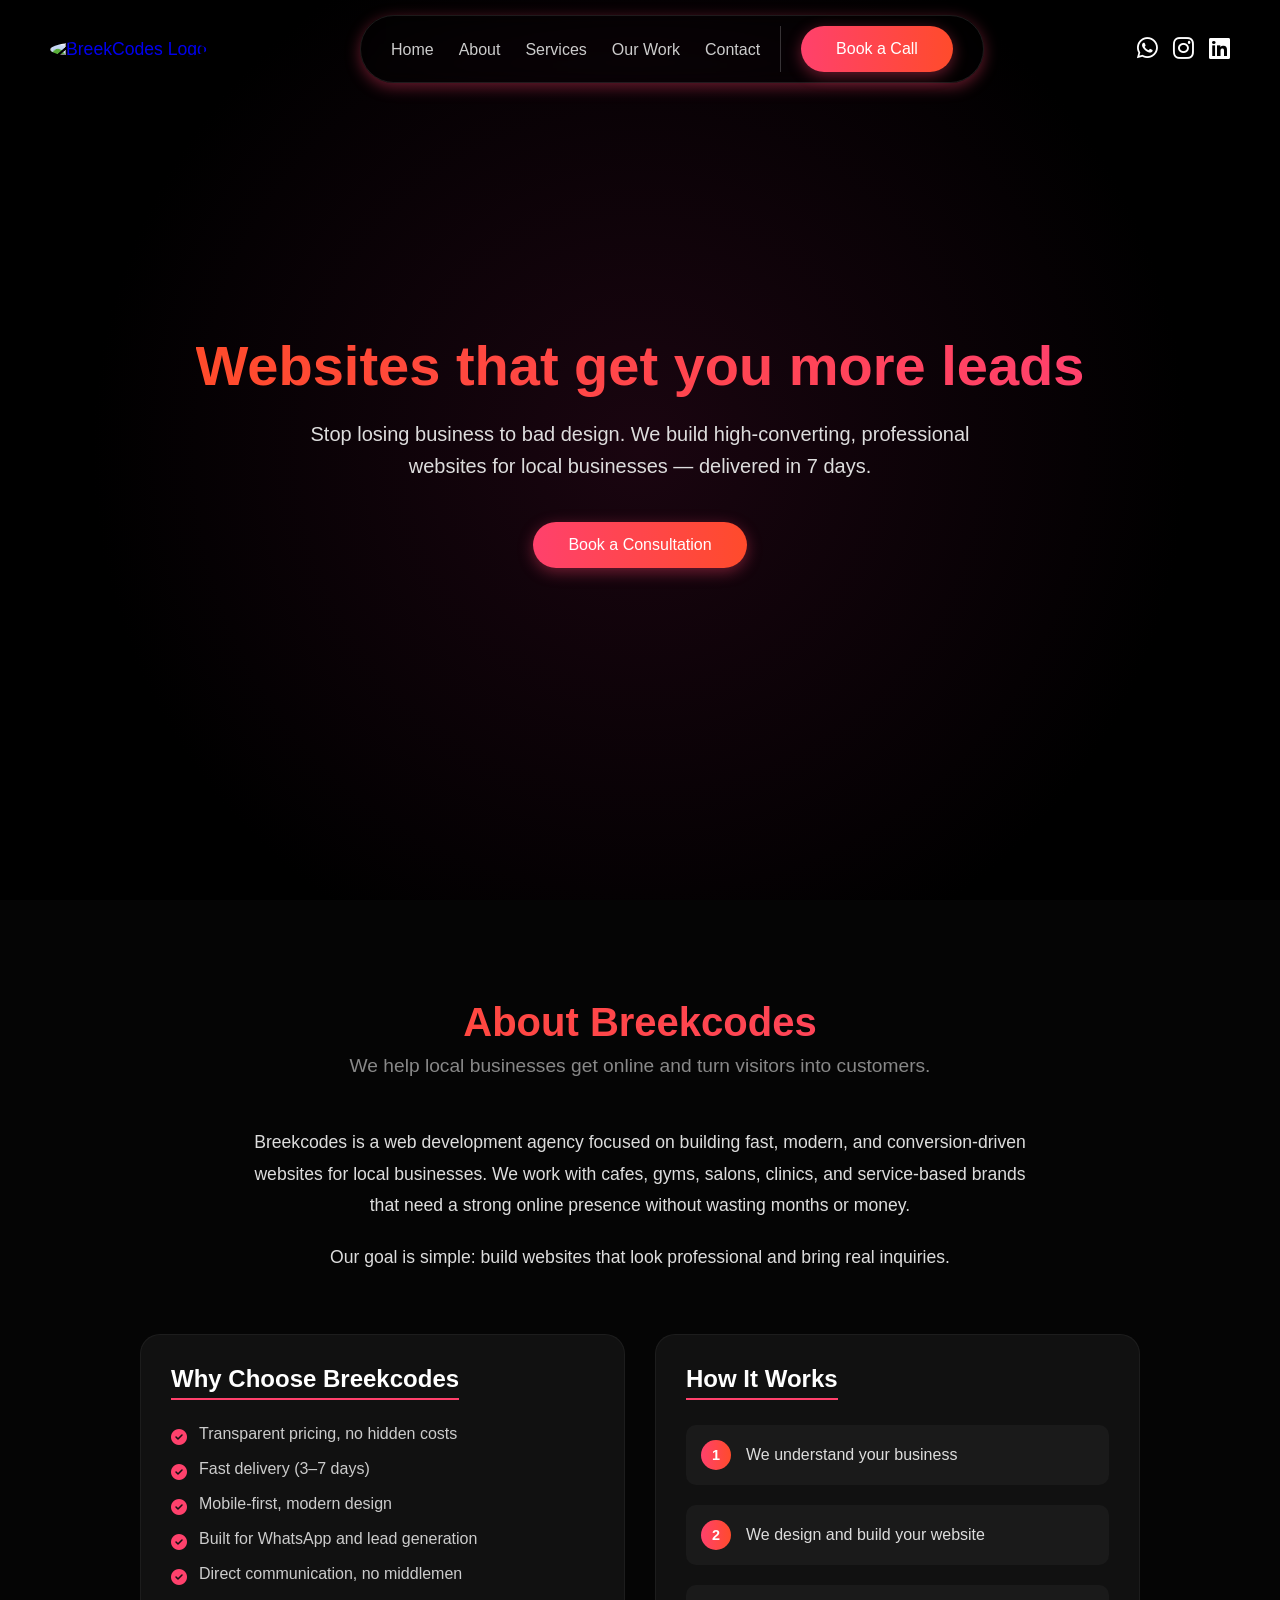
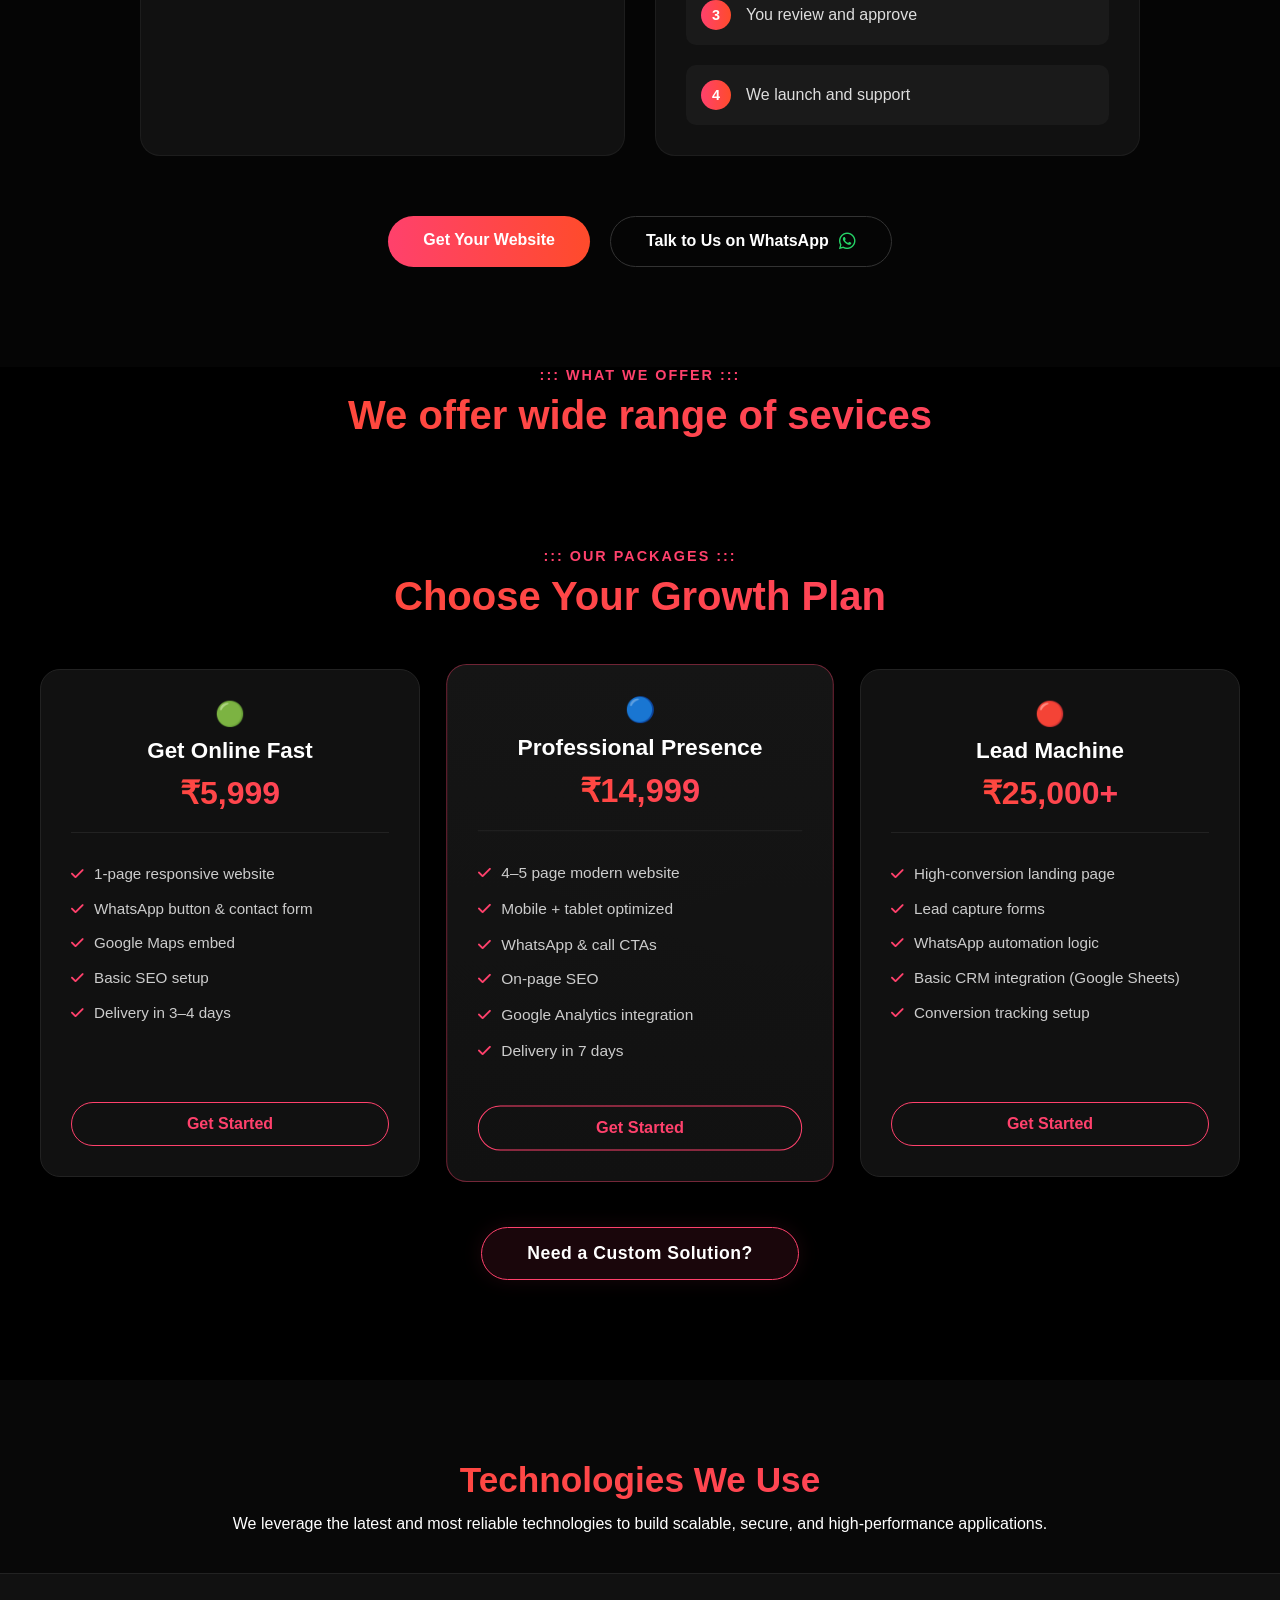
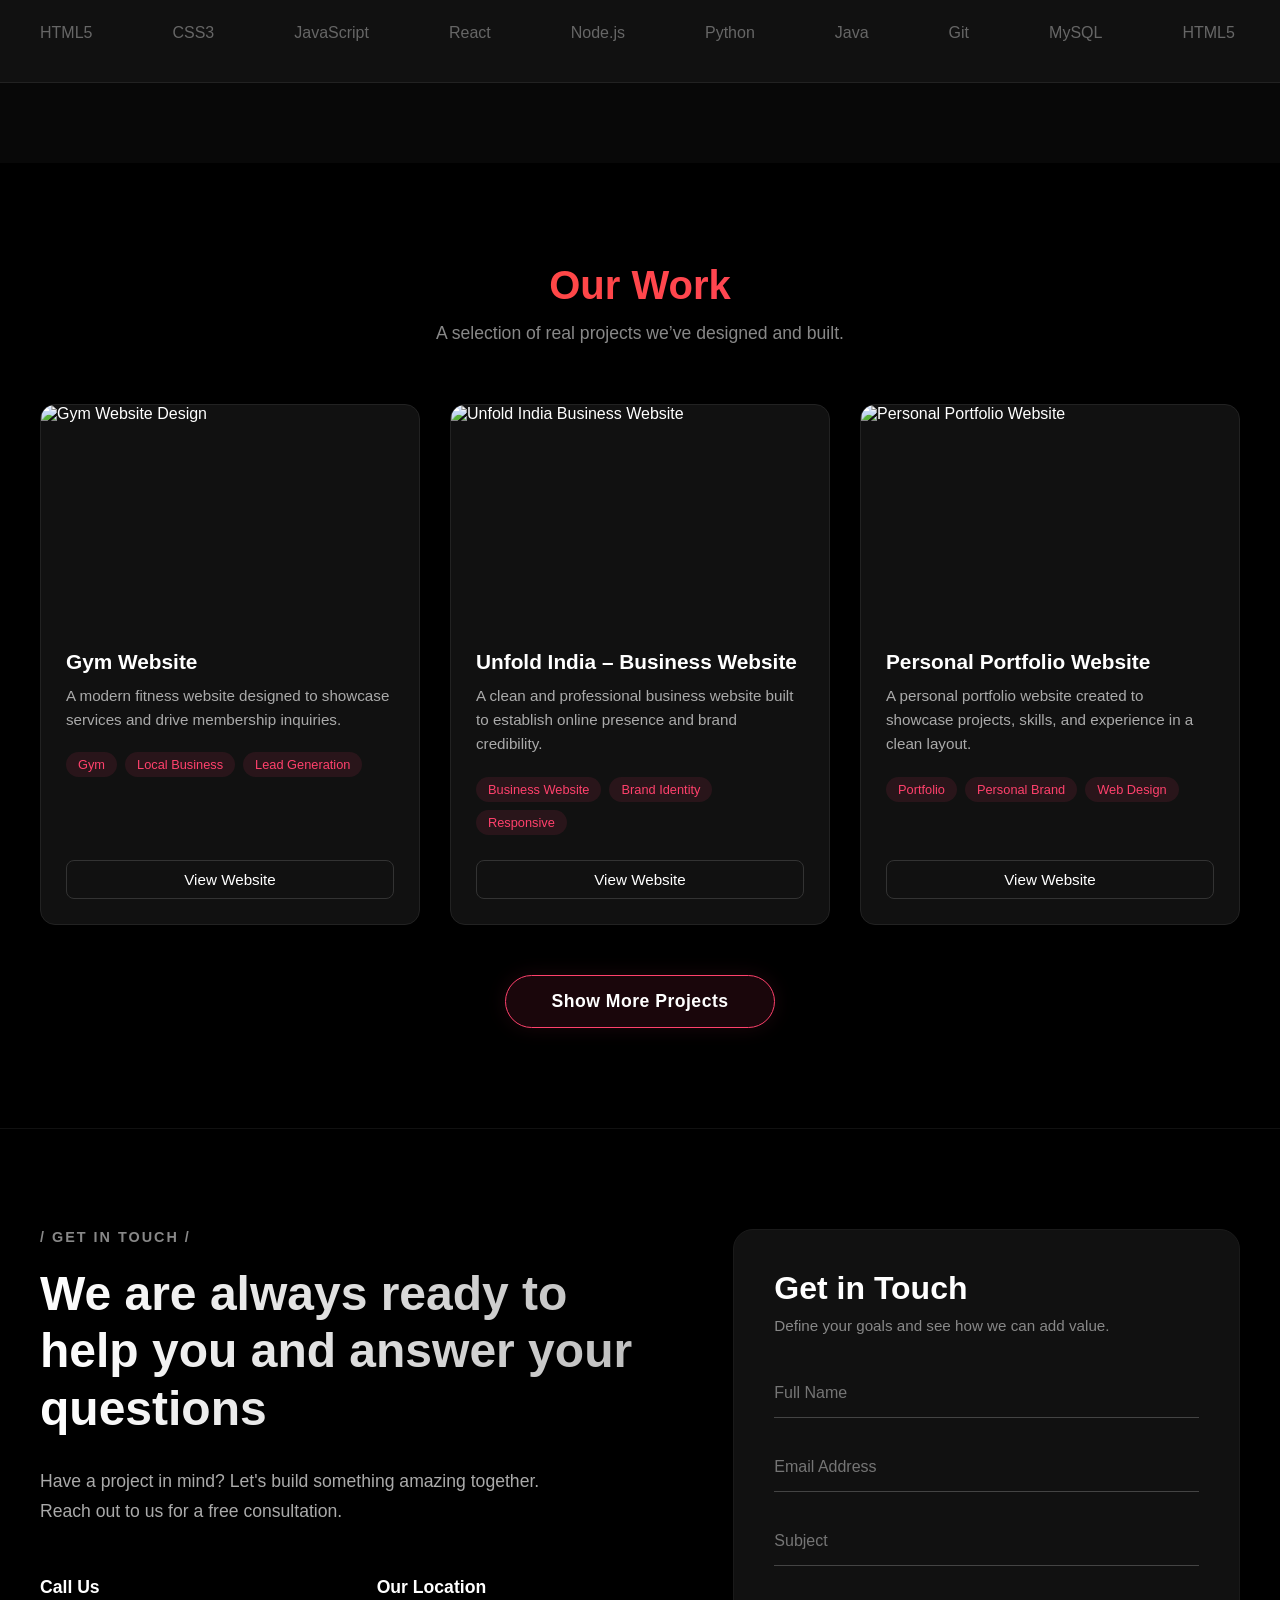
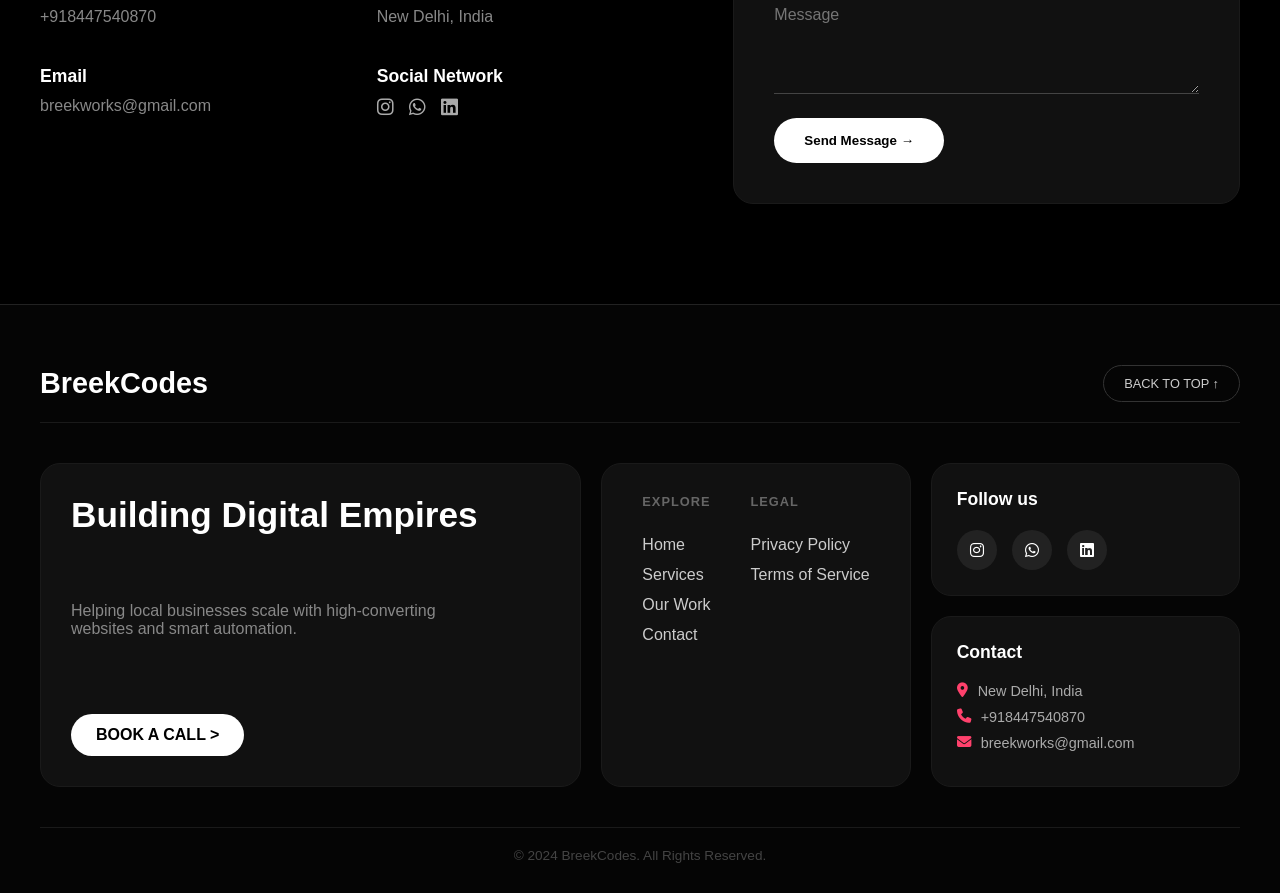
==== commit 3ccce086: "Update index.html" ====
--- a/index.html
+++ b/index.html
@@ -13,7 +13,8 @@
 <body>
   <header class="header">
     <div class="logo">
-      <a href="#home"><img src="./b1.png" alt="BreekCodes Logo"></a>
+      <a href="#home"><img src="https://res.cloudinary.com/dkqyscpeq/image/upload/v1767556815/b1_uympyh.png"
+          alt="BreekCodes Logo"></a>
     </div>
     <nav class="nav-pill" id="main-nav">
       <ul class="nav-links" id="nav-links-list">
@@ -24,9 +25,6 @@
         <li><a href="#contact">Contact</a></li>
       </ul>
       <div class="nav-right">
-        <!-- <a class="direct-icon" href="https://wa.me/918447540870" target="_blank" aria-label="Chat on WhatsApp">
-          <i class="fa-brands fa-whatsapp"></i>
-        </a> -->
         <a class="btn-join" href="https://calendly.com/breekcodes/30min" target="_blank">Book a Call</a>
       </div>
     </nav>
@@ -155,6 +153,15 @@
           Talk to Us on WhatsApp <i class="fa-brands fa-whatsapp"></i>
         </a>
       </div>
+    </div>
+  </section>
+
+  <section class="offer" id="offer">
+    <div class="offer-container">
+      <p class="section-pre-title">::: WHAT WE OFFER :::</p>
+      <h2 class="about-title">We offer wide range of sevices</h2>
+      
+    </div>
     </div>
   </section>
 
@@ -321,7 +328,8 @@
         <!-- Project 3: Personal Portfolio -->
         <article class="project-card">
           <div class="project-image-container">
-            <img src="https://res.cloudinary.com/dkqyscpeq/image/upload/v1767555626/gym_awlhzd.png"
+            <img
+              src="https://res.cloudinary.com/dkqyscpeq/image/upload/v1767635014/Screenshot_2026-01-05_at_11.09.17_PM_ivun1x.png"
               alt="Personal Portfolio Website" loading="lazy" class="project-img">
           </div>
           <div class="project-content">
@@ -333,7 +341,7 @@
               <span class="tag">Personal Brand</span>
               <span class="tag">Web Design</span>
             </div>
-            <a href="#" target="_blank" class="project-btn">View Website</a>
+            <a href="https://portfolio-8p5b.onrender.com" target="_blank" class="project-btn">View Website</a>
           </div>
         </article>
 
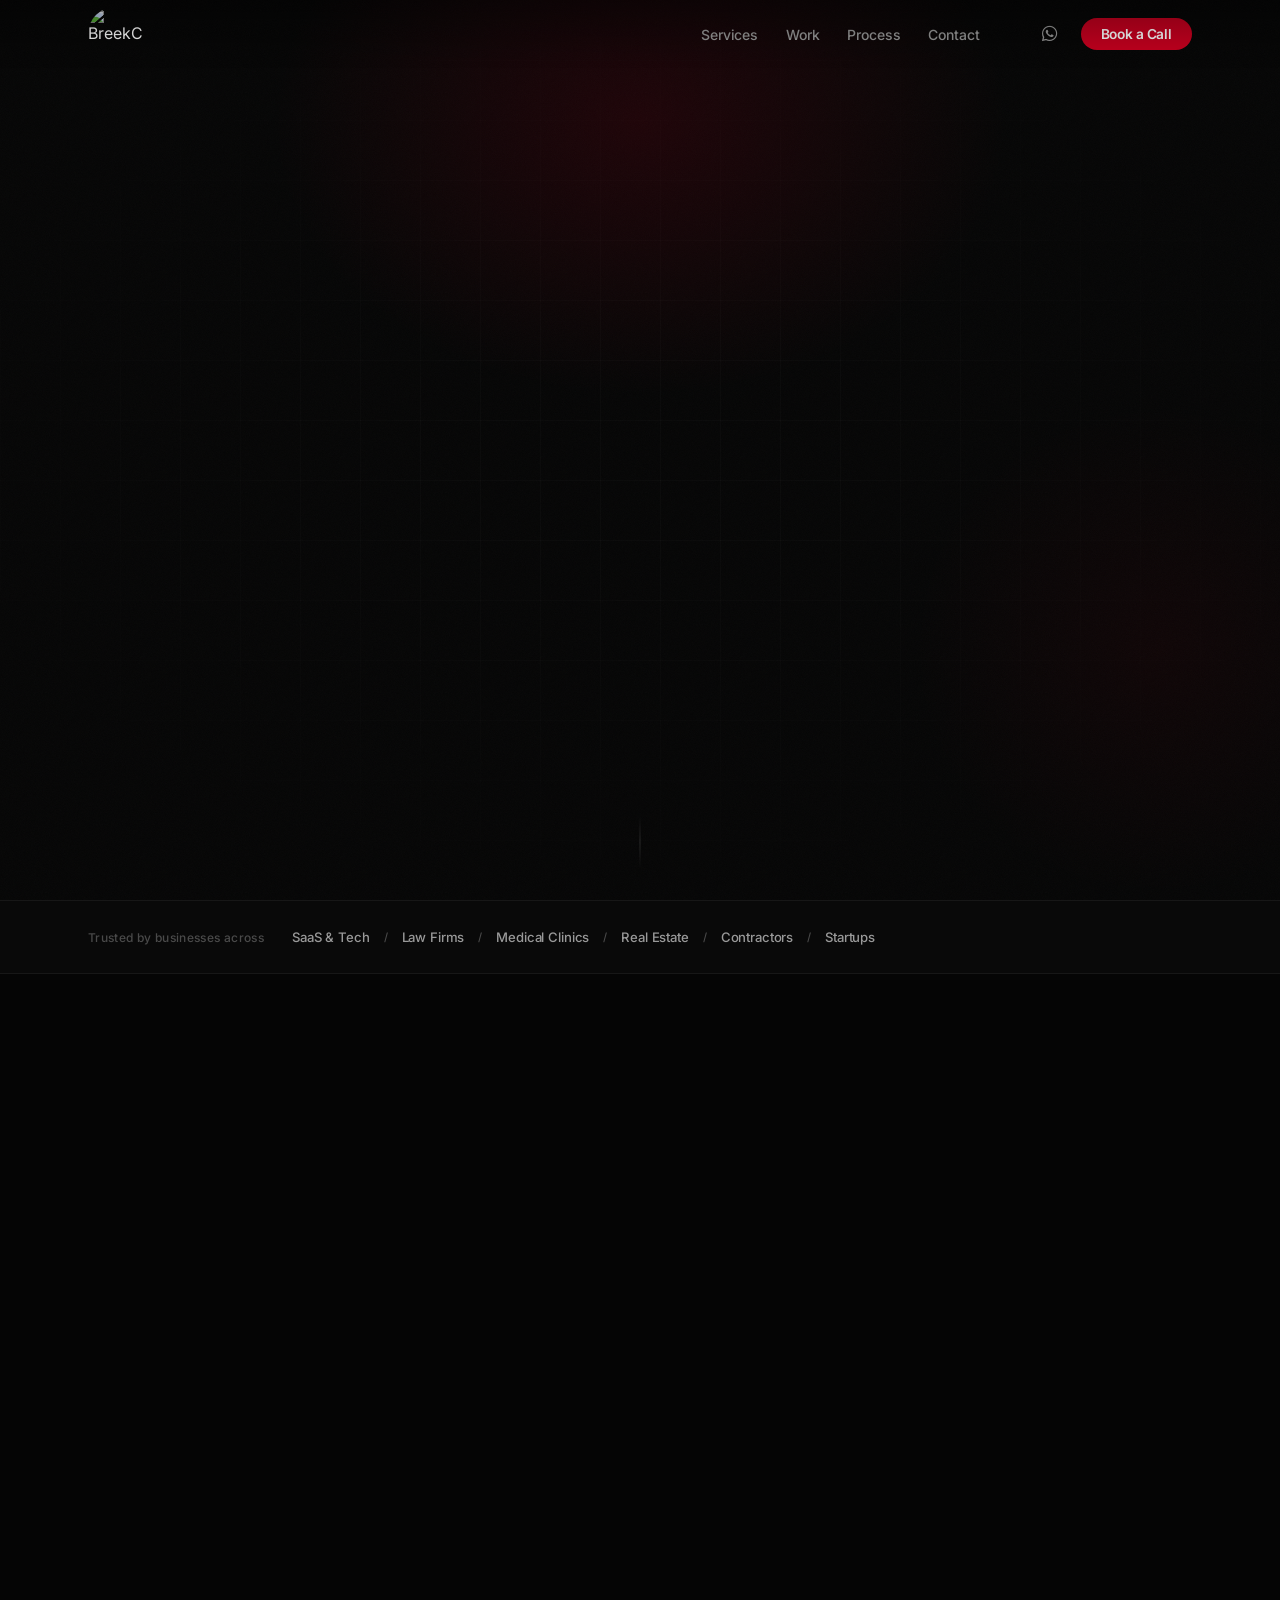
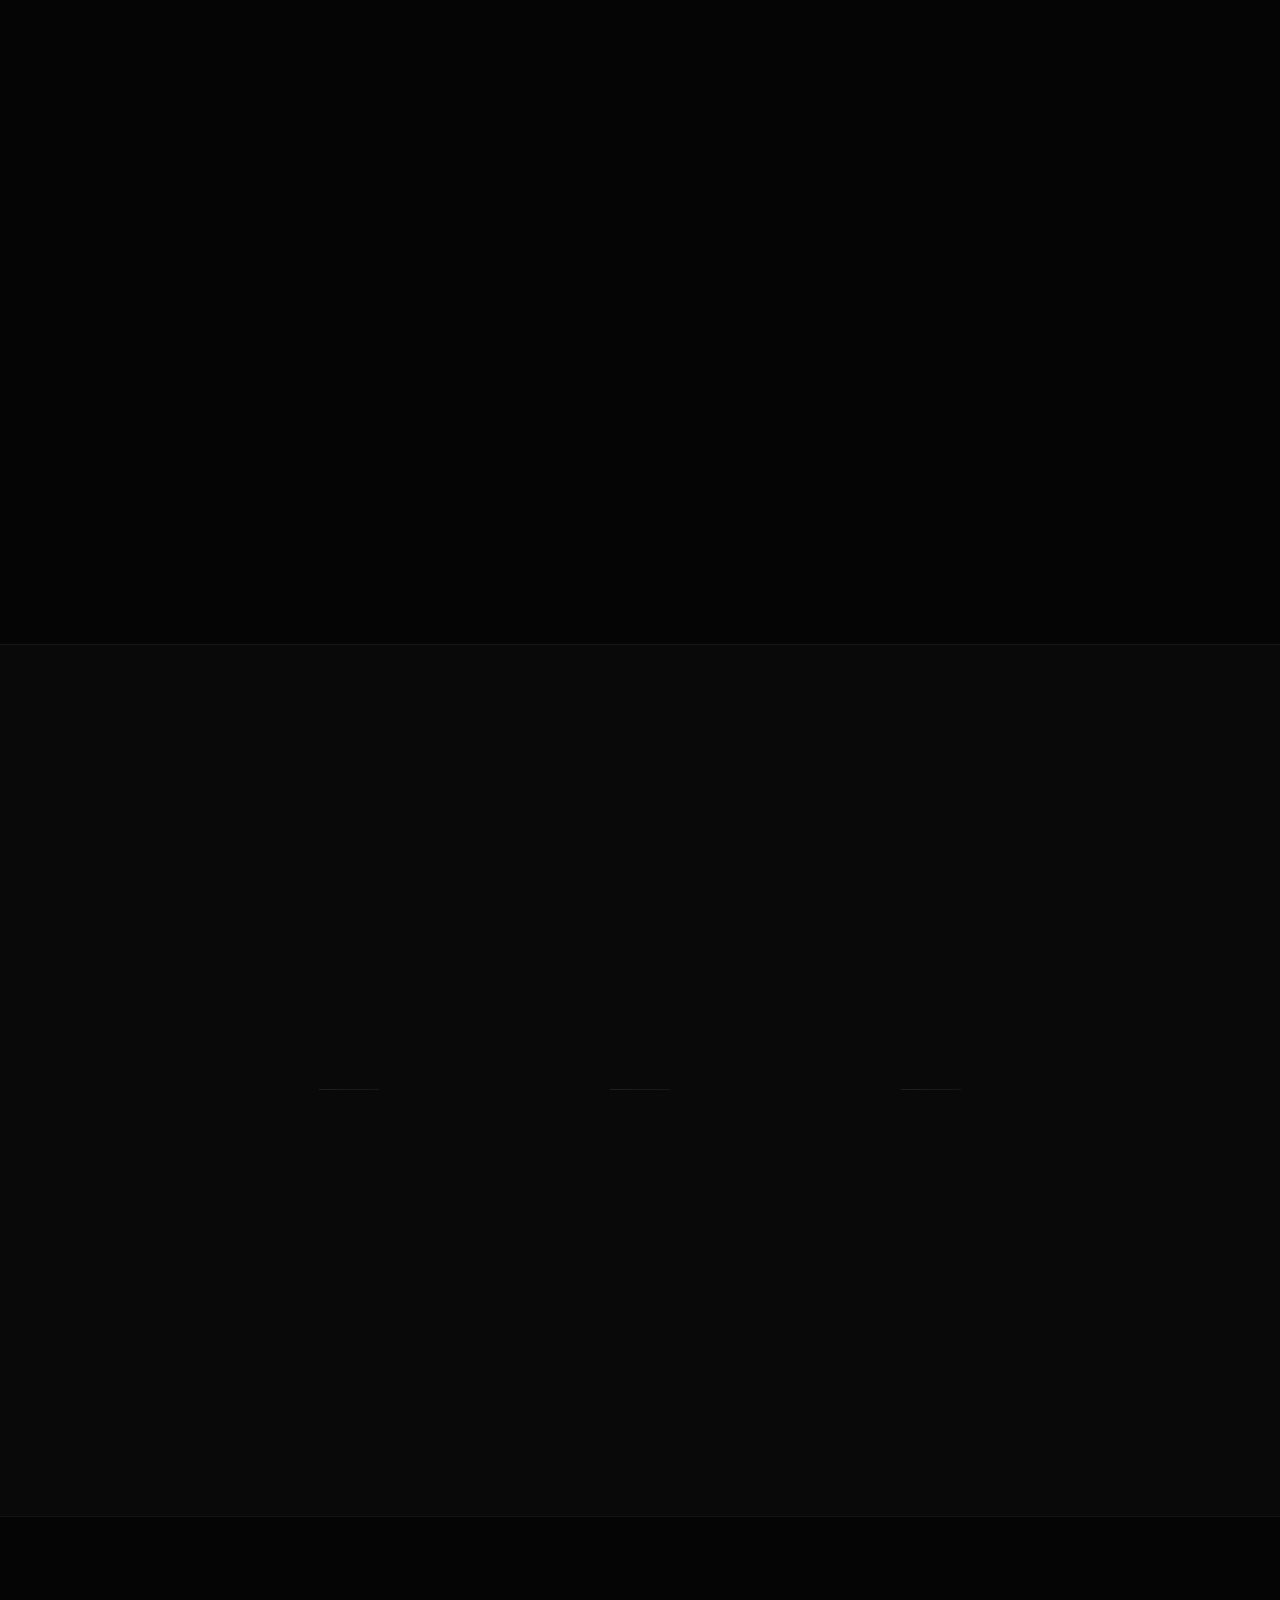
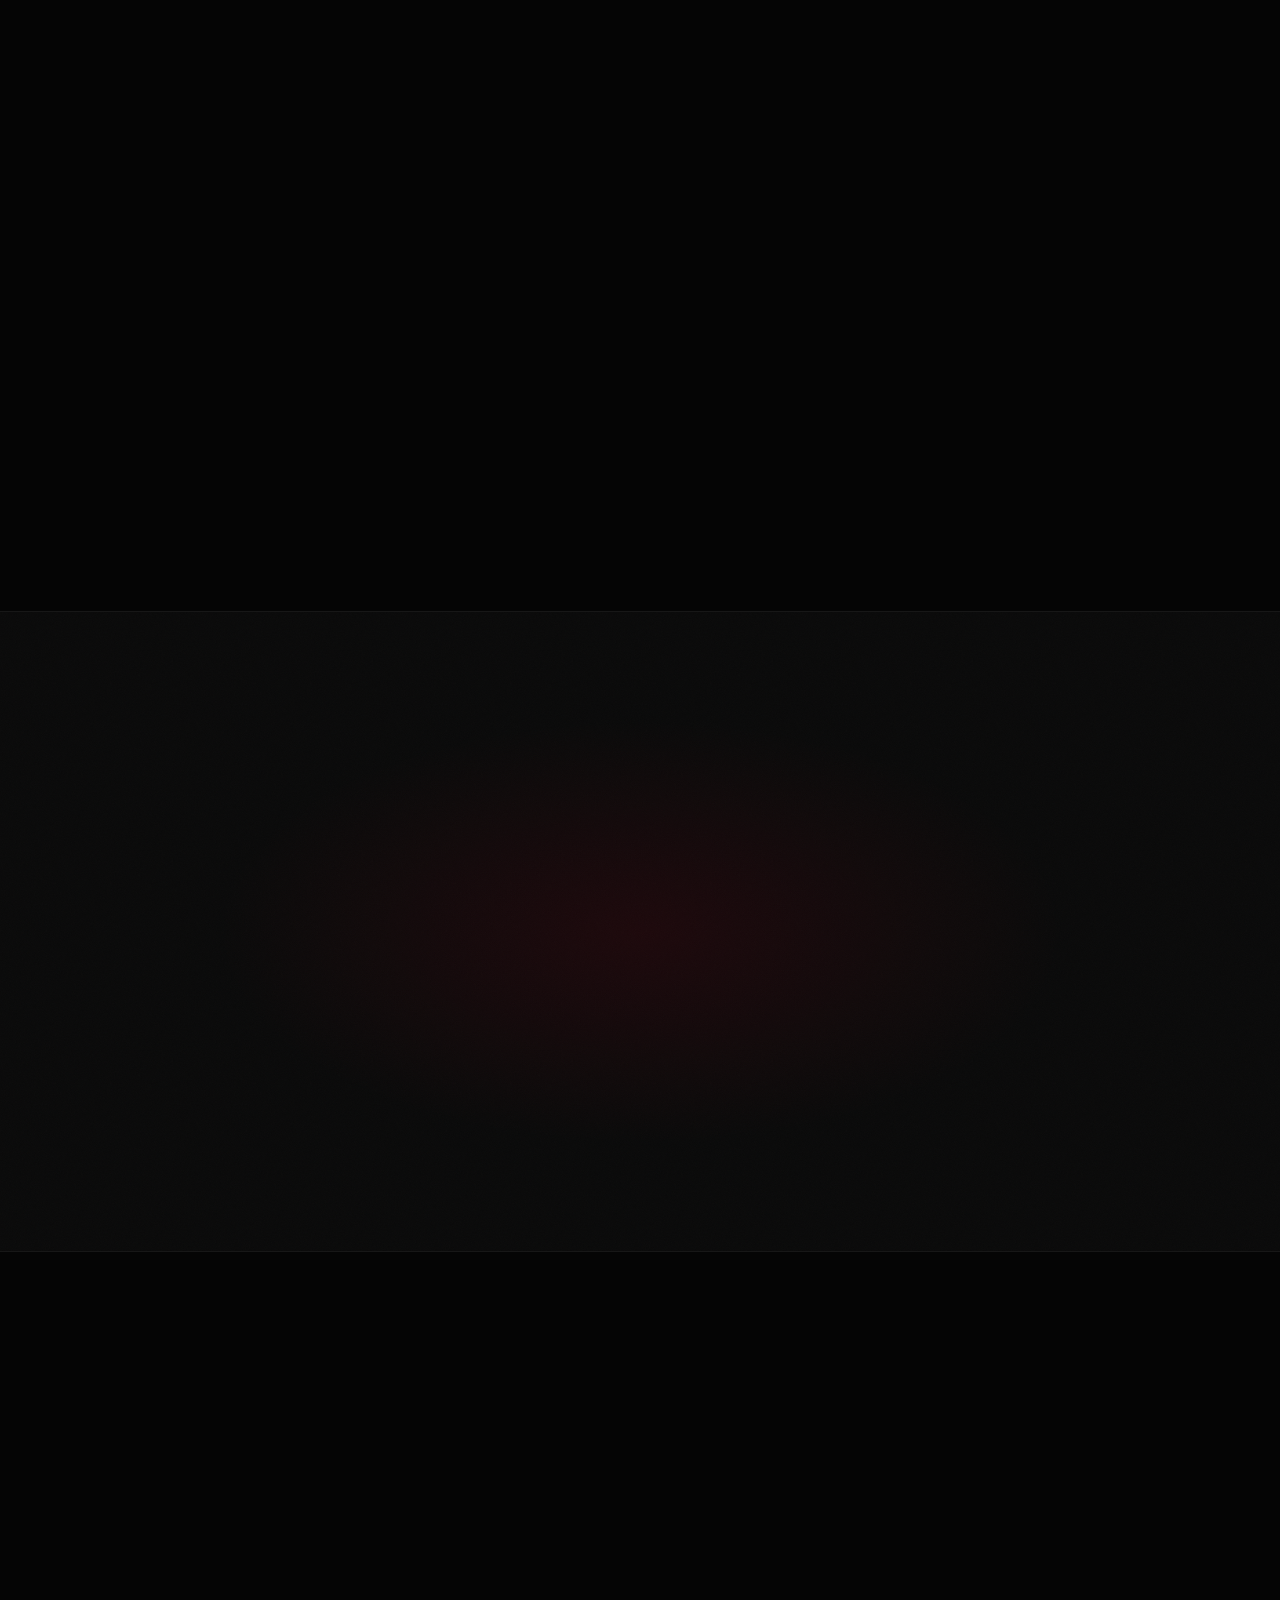
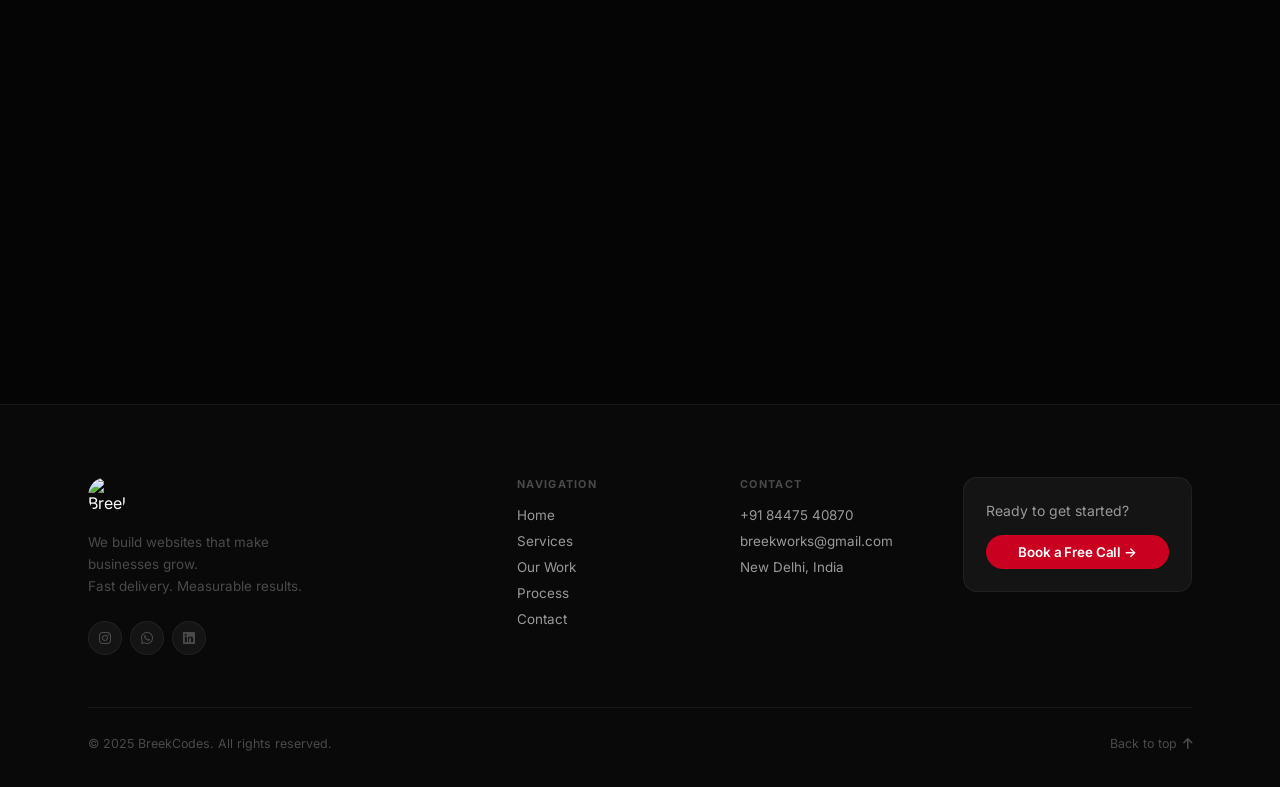
==== commit e2e9f7da: "Redesign pricing section: 4-col layout, add Custom card, increase card gaps" ====
--- a/index.html
+++ b/index.html
@@ -4,476 +4,686 @@
 <head>
   <meta charset="UTF-8" />
   <meta name="viewport" content="width=device-width, initial-scale=1.0" />
-  <title>BreekCodes - Web Development Company</title>
-  <link rel="stylesheet" href="https://cdn.jsdelivr.net/gh/devicons/devicon@v2.15.1/devicon.min.css">
+  <title>BreekCodes — Web Design & Development for US Businesses</title>
+  <meta name="description" content="BreekCodes builds high-performance websites for US businesses — SaaS companies, law firms, clinics, contractors, and startups. Custom design. Fast delivery. Real ROI." />
+
+  <link rel="preconnect" href="https://fonts.googleapis.com">
+  <link rel="preconnect" href="https://fonts.gstatic.com" crossorigin>
+  <link href="https://fonts.googleapis.com/css2?family=Inter:wght@300;400;500;600;700;800;900&display=swap" rel="stylesheet">
   <link rel="stylesheet" href="https://cdnjs.cloudflare.com/ajax/libs/font-awesome/6.5.2/css/all.min.css">
   <link rel="stylesheet" href="./style.css">
 </head>
 
 <body>
-  <header class="header">
-    <div class="logo">
-      <a href="#home"><img src="https://res.cloudinary.com/dkqyscpeq/image/upload/v1767556815/b1_uympyh.png"
-          alt="BreekCodes Logo"></a>
-    </div>
-    <nav class="nav-pill" id="main-nav">
-      <ul class="nav-links" id="nav-links-list">
-        <li><a href="#home">Home</a></li>
-        <li><a href="#about">About</a></li>
-        <li><a href="#services">Services</a></li>
-        <li><a href="#work">Our Work</a></li>
-        <li><a href="#contact">Contact</a></li>
-      </ul>
-      <div class="nav-right">
-        <a class="btn-join" href="https://calendly.com/breekcodes/30min" target="_blank">Book a Call</a>
-      </div>
+
+  <!-- ============================================================
+       NAVIGATION
+  ============================================================ -->
+  <header class="header" id="site-header">
+    <div class="nav-inner">
+      <a href="#home" class="nav-logo" aria-label="BreekCodes Home">
+        <img src="https://res.cloudinary.com/dkqyscpeq/image/upload/v1767556815/b1_uympyh.png" alt="BreekCodes" />
+      </a>
+
+      <nav class="nav-links" id="nav-links-list" aria-label="Main navigation">
+        <a href="#services" class="nav-link">Services</a>
+        <a href="#work" class="nav-link">Work</a>
+        <a href="#process" class="nav-link">Process</a>
+        <a href="#contact" class="nav-link">Contact</a>
+      </nav>
+
+      <div class="nav-actions">
+        <a href="https://wa.me/918447540870" target="_blank" rel="noopener" class="nav-social" aria-label="WhatsApp">
+          <i class="fa-brands fa-whatsapp" aria-hidden="true"></i>
+        </a>
+        <a href="https://calendly.com/breekcodes/30min" target="_blank" rel="noopener" class="btn-nav-cta" id="nav-cta-btn">
+          Book a Call
+        </a>
+      </div>
+
+      <button id="mobile-menu-btn" aria-label="Open navigation menu" aria-expanded="false">
+        <span class="bar"></span>
+        <span class="bar"></span>
+        <span class="bar"></span>
+      </button>
+    </div>
+  </header>
+
+  <!-- Mobile Drawer -->
+  <div class="mobile-drawer" id="mobile-drawer" aria-hidden="true" role="dialog" aria-label="Navigation menu">
+    <nav class="mobile-nav">
+      <a href="#services" class="mobile-nav-link">Services</a>
+      <a href="#work" class="mobile-nav-link">Work</a>
+      <a href="#process" class="mobile-nav-link">Process</a>
+      <a href="#contact" class="mobile-nav-link">Contact</a>
     </nav>
-    <div class="header-right">
-      <a class="direct-icon" href="https://wa.me/918447540870" target="_blank" aria-label="Chat on WhatsApp">
-        <i class="fa-brands fa-whatsapp"></i>
-      </a>
-      <a class="direct-icon" href="https://www.instagram.com/breek_codes/" target="_blank"
-        aria-label="Follow on Instagram">
-        <i class="fa-brands fa-instagram"></i>
-      </a>
-      <a class="direct-icon" href="https://www.linkedin.com/company/breekcodes/" target="_blank"
-        aria-label="Connect on LinkedIn">
-        <i class="fa-brands fa-linkedin"></i>
-      </a>
-    </div>
-    <button id="mobile-menu-btn" aria-label="Open navigation menu">
-
-      <span class="bar"></span>
-      <span class="bar"></span>
-      <span class="bar"></span>
-    </button>
-  </header>
-
-  <section class="hero" id="home">
-    <h2>Websites that get you more leads</h2>
-    <p>
-      Stop losing business to bad design. We build high-converting, professional websites for local businesses —
-      delivered in 7 days.
-    </p>
-    <div class="buttons">
-      <div>
-        <label for="popup-hire" class="btn-join">Book a Consultation</label>
-        <input type="checkbox" id="popup-hire">
-        <input type="checkbox" id="popup-thanks">
-        <div class="popup popup-hire">
-          <form id="consultation-form" class="popup-content">
-            <label for="popup-hire" class="popup-close-btn">&times;</label>
-            <h5 class="popup-title">Book a Consultation</h5>
-            <div class="input-group">
-              <input type="text" name="name" placeholder="Your Name" required>
-              <input type="email" name="email" placeholder="Your Email" required>
-            </div>
-            <div class="input-group">
-              <input type="tel" name="phone" placeholder="Phone Number" required>
-              <select name="service_type" required>
-                <option value="" disabled selected>Service Interested In</option>
-                <option value="Website Development">Website Development</option>
-                <option value="App Development">App Development</option>
-                <option value="UI/UX Design">UI/UX Design</option>
-                <option value="SEO & Marketing">SEO & Marketing</option>
-                <option value="Other">Other</option>
-              </select>
-            </div>
-            <textarea name="project_description" rows="4" placeholder="Describe your project..." required></textarea>
-            <button type="submit" class="btn">Get Free Consultation</button>
-          </form>
-        </div>
-        <div class="popup popup-thanks">
-          <div class="popup-content">
-            <h2>Thank You!</h2>
-            <p>Thank you for connecting with us!<br>We will contact you very soon 🚀</p>
-            <label for="popup-thanks" class="close-btn">Close</label>
-          </div>
-        </div>
-      </div>
-    </div>
-  </section>
-
-  <section class="about-section" id="about">
-    <div class="about-container">
-      <!-- Header -->
-      <h2 class="about-title">About Breekcodes</h2>
-      <p class="about-tagline">We help local businesses get online and turn visitors into customers.</p>
-
-      <!-- Core Description -->
-      <div class="about-content-block">
-        <p>Breekcodes is a web development agency focused on building fast, modern, and conversion-driven websites for
-          local businesses. We work with cafes, gyms, salons, clinics, and service-based brands that need a strong
-          online presence without wasting months or money.</p>
-        <p>Our goal is simple: build websites that look professional and bring real inquiries.</p>
-      </div>
-
-      <!-- Features & Steps Grid -->
-      <div class="about-details-grid">
-        <!-- Why Choose Us -->
-        <div class="about-card why-us">
-          <h3>Why Choose Breekcodes</h3>
-          <ul class="about-list">
-            <li><i class="fa-solid fa-check-circle"></i> Transparent pricing, no hidden costs</li>
-            <li><i class="fa-solid fa-check-circle"></i> Fast delivery (3–7 days)</li>
-            <li><i class="fa-solid fa-check-circle"></i> Mobile-first, modern design</li>
-            <li><i class="fa-solid fa-check-circle"></i> Built for WhatsApp and lead generation</li>
-            <li><i class="fa-solid fa-check-circle"></i> Direct communication, no middlemen</li>
-          </ul>
-        </div>
-
-        <!-- How It Works -->
-        <div class="about-card how-it-works">
-          <h3>How It Works</h3>
-          <div class="steps-flow">
-            <div class="step-item">
-              <span class="step-number">1</span>
-              <p>We understand your business</p>
-            </div>
-            <div class="step-item">
-              <span class="step-number">2</span>
-              <p>We design and build your website</p>
-            </div>
-            <div class="step-item">
-              <span class="step-number">3</span>
-              <p>You review and approve</p>
-            </div>
-            <div class="step-item">
-              <span class="step-number">4</span>
-              <p>We launch and support</p>
-            </div>
-          </div>
-        </div>
-      </div>
-
-      <!-- CTA -->
-      <div class="about-cta-container">
-        <a href="#contact" class="btn-primary-about">Get Your Website</a>
-        <a href="https://wa.me/918208226012" target="_blank" class="btn-secondary-about">
-          Talk to Us on WhatsApp <i class="fa-brands fa-whatsapp"></i>
+    <a href="https://calendly.com/breekcodes/30min" target="_blank" rel="noopener" class="btn-mobile-cta">Book a Free Call &rarr;</a>
+    <div class="mobile-social-row">
+      <a href="https://www.instagram.com/breek_codes/" target="_blank" rel="noopener" aria-label="Instagram"><i class="fa-brands fa-instagram" aria-hidden="true"></i></a>
+      <a href="https://wa.me/918447540870" target="_blank" rel="noopener" aria-label="WhatsApp"><i class="fa-brands fa-whatsapp" aria-hidden="true"></i></a>
+      <a href="https://www.linkedin.com/company/breekcodes/" target="_blank" rel="noopener" aria-label="LinkedIn"><i class="fa-brands fa-linkedin" aria-hidden="true"></i></a>
+    </div>
+  </div>
+
+  <!-- ============================================================
+       HERO
+  ============================================================ -->
+  <section class="hero" id="home" aria-label="Hero">
+    <div class="hero-canvas" aria-hidden="true">
+      <div class="hero-grain"></div>
+      <div class="hero-glow hero-glow--1"></div>
+      <div class="hero-glow hero-glow--2"></div>
+      <div class="hero-grid"></div>
+    </div>
+
+    <div class="hero-inner">
+
+      <h1 class="hero-headline reveal">
+        Your website should<br>
+        <span class="hero-accent">close deals.</span><br>
+        Not just exist.
+      </h1>
+
+      <p class="hero-sub reveal">
+        We design and build high-performance websites for US businesses.<br>
+        No templates. No shortcuts. Just work that converts.
+      </p>
+
+      <div class="hero-ctas reveal">
+        <a href="https://calendly.com/breekcodes/30min" target="_blank" rel="noopener" class="btn-primary" id="hero-cta-primary">
+          Book a Free Strategy Call
+          <i class="fa-solid fa-arrow-right" aria-hidden="true"></i>
         </a>
-      </div>
-    </div>
-  </section>
-
-  <section class="offer" id="offer">
-    <div class="offer-container">
-      <p class="section-pre-title">::: WHAT WE OFFER :::</p>
-      <h2 class="about-title">We offer wide range of sevices</h2>
-      
-    </div>
-    </div>
-  </section>
-
-  <section class="services" id="services">
-    <div class="services-container">
-      <p class="section-pre-title">::: OUR PACKAGES :::</p>
-      <h2 class="about-title">Choose Your Growth Plan</h2>
-
-      <!-- New Pricing Plans Grid -->
-      <div class="services-plans-grid">
-
-        <!-- Plan 1: Get Online Fast -->
-        <article class="service-plan-card">
-          <div class="plan-header">
-            <div class="plan-icon">🟢</div>
-            <h3>Get Online Fast</h3>
-            <div class="plan-price">₹5,999</div>
-          </div>
-          <ul class="plan-features">
-            <li><i class="fa-solid fa-check"></i> 1-page responsive website</li>
-            <li><i class="fa-solid fa-check"></i> WhatsApp button & contact form</li>
-            <li><i class="fa-solid fa-check"></i> Google Maps embed</li>
-            <li><i class="fa-solid fa-check"></i> Basic SEO setup</li>
-            <li><i class="fa-solid fa-check"></i> Delivery in 3–4 days</li>
-          </ul>
-          <div class="plan-footer">
-            <a href="https://wa.me/918208226012?text=I'm%20interested%20in%20the%20Get%20Online%20Fast%20plan"
-              target="_blank" class="plan-btn">Get Started</a>
+        <a href="#work" class="btn-ghost" id="hero-cta-secondary">
+          See Our Work
+        </a>
+      </div>
+
+      <div class="hero-social-proof reveal">
+        <div class="proof-avatars" aria-hidden="true">
+          <span class="avatar av1">R</span>
+          <span class="avatar av2">S</span>
+          <span class="avatar av3">A</span>
+          <span class="avatar av4">M</span>
+        </div>
+        <p><strong>50+ businesses</strong> trust BreekCodes &mdash; across 5 countries</p>
+      </div>
+    </div>
+
+    <div class="hero-scroll-hint" aria-hidden="true">
+      <span></span>
+    </div>
+  </section>
+
+  <!-- ============================================================
+       LOGOS / TRUST BAR
+  ============================================================ -->
+  <section class="trust-bar" aria-label="Industries served">
+    <div class="container">
+      <p class="trust-label">Trusted by businesses across</p>
+      <div class="trust-industries">
+        <span>SaaS &amp; Tech</span>
+        <span class="sep" aria-hidden="true">/</span>
+        <span>Law Firms</span>
+        <span class="sep" aria-hidden="true">/</span>
+        <span>Medical Clinics</span>
+        <span class="sep" aria-hidden="true">/</span>
+        <span>Real Estate</span>
+        <span class="sep" aria-hidden="true">/</span>
+        <span>Contractors</span>
+        <span class="sep" aria-hidden="true">/</span>
+        <span>Startups</span>
+      </div>
+    </div>
+  </section>
+
+  <!-- ============================================================
+       PROBLEM / SOLUTION
+  ============================================================ -->
+  <section class="problem-section" id="about" aria-labelledby="problem-heading">
+    <div class="container">
+      <div class="problem-grid">
+        <div class="problem-left reveal">
+          <p class="eyebrow">The hard truth</p>
+          <h2 class="section-headline" id="problem-heading">
+            Most business websites<br>are costing you clients.
+          </h2>
+          <p class="body-text">
+            A slow, outdated, or confusing website sends prospects straight to your competitor.
+            You're paying for hosting every month — but getting nothing back.
+          </p>
+          <p class="body-text">
+            We fix that. Every site we build is designed around one thing: getting you more business.
+          </p>
+          <a href="https://calendly.com/breekcodes/30min" target="_blank" rel="noopener" class="btn-primary" id="problem-cta">
+            Let's Talk About Your Site
+            <i class="fa-solid fa-arrow-right" aria-hidden="true"></i>
+          </a>
+        </div>
+
+        <div class="problem-right reveal">
+          <div class="pain-cards">
+            <div class="pain-card">
+              <div class="pain-icon-wrap" aria-hidden="true">
+                <i class="fa-solid fa-gauge-high"></i>
+              </div>
+              <h3>Slow load times</h3>
+              <p>53% of visitors leave if a page takes more than 3 seconds. Speed is revenue.</p>
+            </div>
+            <div class="pain-card">
+              <div class="pain-icon-wrap" aria-hidden="true">
+                <i class="fa-solid fa-mobile-screen-button"></i>
+              </div>
+              <h3>Broken on mobile</h3>
+              <p>Most of your customers browse on their phone. A broken mobile site is lost money.</p>
+            </div>
+            <div class="pain-card">
+              <div class="pain-icon-wrap" aria-hidden="true">
+                <i class="fa-solid fa-magnifying-glass"></i>
+              </div>
+              <h3>Invisible on Google</h3>
+              <p>If you're not on page one, you don't exist. SEO built in from day one.</p>
+            </div>
+            <div class="pain-card">
+              <div class="pain-icon-wrap" aria-hidden="true">
+                <i class="fa-solid fa-arrow-pointer"></i>
+              </div>
+              <h3>No clear next step</h3>
+              <p>Visitors don't know what to do. No CTA, no lead. It's that simple.</p>
+            </div>
+          </div>
+        </div>
+      </div>
+    </div>
+  </section>
+
+  <!-- ============================================================
+       SERVICES / PACKAGES
+  ============================================================ -->
+  <section class="services-section" id="services" aria-labelledby="services-heading">
+    <div class="container">
+      <div class="section-header reveal">
+        <p class="eyebrow">What we build</p>
+        <h2 class="section-headline" id="services-heading">The right website<br>for where you are.</h2>
+        <p class="section-sub">Every project is custom — designed for your business, your market, and your goals.</p>
+      </div>
+
+      <div class="services-grid">
+
+        <article class="service-card reveal" id="plan-starter">
+          <div class="service-card-inner">
+            <div class="service-plan-label">Starter</div>
+            <h3 class="service-plan-name">Get Online Fast</h3>
+            <div class="service-price">
+              <span class="price-from">Starting at</span>
+              <span class="price-amount">$499</span>
+            </div>
+            <a href="https://wa.me/918208226012?text=I'm%20interested%20in%20the%20Get%20Online%20Fast%20plan" target="_blank" rel="noopener" class="btn-service">
+              Get Started
+            </a>
+            <div class="service-divider"></div>
+            <p class="service-includes-label">Starter includes:</p>
+            <ul class="service-features" aria-label="Features included">
+              <li><i class="fa-solid fa-check" aria-hidden="true"></i>Single-page responsive site</li>
+              <li><i class="fa-solid fa-check" aria-hidden="true"></i>Click-to-call &amp; WhatsApp button</li>
+              <li><i class="fa-solid fa-check" aria-hidden="true"></i>Google Maps embed</li>
+              <li><i class="fa-solid fa-check" aria-hidden="true"></i>On-page SEO setup</li>
+              <li><i class="fa-solid fa-check" aria-hidden="true"></i>Delivered in 3&ndash;4 days</li>
+            </ul>
           </div>
         </article>
 
-        <!-- Plan 2: Professional Presence -->
-        <article class="service-plan-card featured-plan">
-          <div class="plan-header">
-            <div class="plan-icon">🔵</div>
-            <h3>Professional Presence</h3>
-            <div class="plan-price">₹14,999</div>
-          </div>
-          <ul class="plan-features">
-            <li><i class="fa-solid fa-check"></i> 4–5 page modern website</li>
-            <li><i class="fa-solid fa-check"></i> Mobile + tablet optimized</li>
-            <li><i class="fa-solid fa-check"></i> WhatsApp & call CTAs</li>
-            <li><i class="fa-solid fa-check"></i> On-page SEO</li>
-            <li><i class="fa-solid fa-check"></i> Google Analytics integration</li>
-            <li><i class="fa-solid fa-check"></i> Delivery in 7 days</li>
-          </ul>
-          <div class="plan-footer">
-            <a href="https://wa.me/918208226012?text=I'm%20interested%20in%20the%20Professional%20Presence%20plan"
-              target="_blank" class="plan-btn">Get Started</a>
+        <article class="service-card service-card--featured reveal" id="plan-pro">
+          <div class="service-card-inner">
+            <div class="featured-label" aria-label="Most popular plan">Most Popular</div>
+            <div class="service-plan-label service-plan-label--accent">Professional</div>
+            <h3 class="service-plan-name">Business Website</h3>
+            <div class="service-price">
+              <span class="price-from">Starting at</span>
+              <span class="price-amount">$1,499</span>
+            </div>
+            <a href="https://wa.me/918208226012?text=I'm%20interested%20in%20the%20Business%20Website%20plan" target="_blank" rel="noopener" class="btn-service btn-service--featured">
+              Get Started
+            </a>
+            <div class="service-divider"></div>
+            <p class="service-includes-label">All of Starter, and:</p>
+            <ul class="service-features" aria-label="Features included">
+              <li><i class="fa-solid fa-check" aria-hidden="true"></i>4&ndash;6 custom-designed pages</li>
+              <li><i class="fa-solid fa-check" aria-hidden="true"></i>Mobile-first, performance-optimized</li>
+              <li><i class="fa-solid fa-check" aria-hidden="true"></i>Lead capture forms &amp; CTAs</li>
+              <li><i class="fa-solid fa-check" aria-hidden="true"></i>Full on-page SEO</li>
+              <li><i class="fa-solid fa-check" aria-hidden="true"></i>Google Analytics &amp; Search Console</li>
+              <li><i class="fa-solid fa-check" aria-hidden="true"></i>Delivered in 7 days</li>
+            </ul>
           </div>
         </article>
 
-        <!-- Plan 3: Lead Machine -->
-        <article class="service-plan-card">
-          <div class="plan-header">
-            <div class="plan-icon">🔴</div>
-            <h3>Lead Machine</h3>
-            <div class="plan-price">₹25,000+</div>
-          </div>
-          <ul class="plan-features">
-            <li><i class="fa-solid fa-check"></i> High-conversion landing page</li>
-            <li><i class="fa-solid fa-check"></i> Lead capture forms</li>
-            <li><i class="fa-solid fa-check"></i> WhatsApp automation logic</li>
-            <li><i class="fa-solid fa-check"></i> Basic CRM integration (Google Sheets)</li>
-            <li><i class="fa-solid fa-check"></i> Conversion tracking setup</li>
-          </ul>
-          <div class="plan-footer">
-            <a href="https://wa.me/918208226012?text=I'm%20interested%20in%20the%20Lead%20Machine%20plan"
-              target="_blank" class="plan-btn">Get Started</a>
+        <article class="service-card reveal" id="plan-leadmachine">
+          <div class="service-card-inner">
+            <div class="service-plan-label">Growth</div>
+            <h3 class="service-plan-name">Lead Machine</h3>
+            <div class="service-price">
+              <span class="price-from">Starting at</span>
+              <span class="price-amount">$2,999</span>
+            </div>
+            <a href="https://wa.me/918208226012?text=I'm%20interested%20in%20the%20Lead%20Machine%20plan" target="_blank" rel="noopener" class="btn-service">
+              Get Started
+            </a>
+            <div class="service-divider"></div>
+            <p class="service-includes-label">All of Professional, and:</p>
+            <ul class="service-features" aria-label="Features included">
+              <li><i class="fa-solid fa-check" aria-hidden="true"></i>Custom conversion landing page</li>
+              <li><i class="fa-solid fa-check" aria-hidden="true"></i>Advanced lead capture flows</li>
+              <li><i class="fa-solid fa-check" aria-hidden="true"></i>CRM integration</li>
+              <li><i class="fa-solid fa-check" aria-hidden="true"></i>Conversion tracking &amp; heatmaps</li>
+              <li><i class="fa-solid fa-check" aria-hidden="true"></i>A/B testing setup</li>
+            </ul>
           </div>
         </article>
 
-      </div>
-
-      <!-- Custom Plan Button -->
-      <div class="custom-plan-container">
-        <a href="https://wa.me/918208226012?text=I'm%20interested%20in%20a%20Custom%20Website%20Solution"
-          target="_blank" class="btn-custom">
-          Need a Custom Solution?
+        <article class="service-card service-card--custom reveal" id="plan-custom">
+          <div class="service-card-inner">
+            <div class="service-plan-label">Enterprise</div>
+            <h3 class="service-plan-name">Custom</h3>
+            <div class="service-price service-price--talk">
+              <span class="price-talk">Let's talk</span>
+            </div>
+            <a href="https://calendly.com/breekcodes/30min" target="_blank" rel="noopener" class="btn-service btn-service--custom">
+              Book a Call <i class="fa-solid fa-arrow-right" aria-hidden="true"></i>
+            </a>
+            <div class="service-divider"></div>
+            <p class="service-includes-label">All features, and:</p>
+            <ul class="service-features" aria-label="Features included">
+              <li><i class="fa-solid fa-check" aria-hidden="true"></i>E-commerce &amp; web apps</li>
+              <li><i class="fa-solid fa-check" aria-hidden="true"></i>Full brand &amp; identity design</li>
+              <li><i class="fa-solid fa-check" aria-hidden="true"></i>Complex API &amp; CRM integrations</li>
+              <li><i class="fa-solid fa-check" aria-hidden="true"></i>Ongoing support retainer</li>
+              <li><i class="fa-solid fa-check" aria-hidden="true"></i>Custom timeline &amp; pricing</li>
+            </ul>
+          </div>
+        </article>
+
+      </div>
+
+    </div>
+  </section>
+
+  <!-- ============================================================
+       PORTFOLIO / WORK
+  ============================================================ -->
+  <section class="work-section" id="work" aria-labelledby="work-heading">
+    <div class="container">
+      <div class="section-header reveal">
+        <p class="eyebrow">Selected work</p>
+        <h2 class="section-headline" id="work-heading">Built to perform.<br>Designed to impress.</h2>
+        <p class="section-sub">Every project starts with your goals. Here's what that looks like in practice.</p>
+      </div>
+
+      <div class="work-grid">
+
+        <article class="project-card reveal" id="project-gym">
+          <a href="https://breek-fitness.onrender.com" target="_blank" rel="noopener" class="project-link" aria-label="View Breek Fitness live site">
+            <div class="project-image-wrap">
+              <img src="https://res.cloudinary.com/dkqyscpeq/image/upload/v1767555626/gym_awlhzd.png"
+                alt="Breek Fitness gym website design" loading="lazy" width="600" height="400">
+              <div class="project-overlay" aria-hidden="true">
+                <span>View Live Site <i class="fa-solid fa-arrow-up-right-from-square"></i></span>
+              </div>
+            </div>
+            <div class="project-meta">
+              <div class="project-tags">
+                <span class="tag">Fitness</span>
+                <span class="tag">Lead Generation</span>
+              </div>
+              <h3>Breek Fitness</h3>
+              <p>Membership acquisition site for a local gym. Bold, high-energy design with a clear path to sign-up.</p>
+            </div>
+          </a>
+        </article>
+
+        <article class="project-card reveal" id="project-unfoldindia">
+          <a href="https://real-unfoldindia-8u38.onrender.com" target="_blank" rel="noopener" class="project-link" aria-label="View Unfold India live site">
+            <div class="project-image-wrap">
+              <img src="https://res.cloudinary.com/dkqyscpeq/image/upload/v1767555626/unfold_india_yelgvh.png"
+                alt="Unfold India business website design" loading="lazy" width="600" height="400">
+              <div class="project-overlay" aria-hidden="true">
+                <span>View Live Site <i class="fa-solid fa-arrow-up-right-from-square"></i></span>
+              </div>
+            </div>
+            <div class="project-meta">
+              <div class="project-tags">
+                <span class="tag">Business</span>
+                <span class="tag">Brand Identity</span>
+              </div>
+              <h3>Unfold India</h3>
+              <p>A professional business website built to establish credibility and attract enterprise clients.</p>
+            </div>
+          </a>
+        </article>
+
+        <article class="project-card reveal" id="project-portfolio">
+          <a href="https://portfolio-8p5b.onrender.com" target="_blank" rel="noopener" class="project-link" aria-label="View personal portfolio live site">
+            <div class="project-image-wrap">
+              <img src="https://res.cloudinary.com/dkqyscpeq/image/upload/v1767635014/Screenshot_2026-01-05_at_11.09.17_PM_ivun1x.png"
+                alt="Personal portfolio website design" loading="lazy" width="600" height="400">
+              <div class="project-overlay" aria-hidden="true">
+                <span>View Live Site <i class="fa-solid fa-arrow-up-right-from-square"></i></span>
+              </div>
+            </div>
+            <div class="project-meta">
+              <div class="project-tags">
+                <span class="tag">Portfolio</span>
+                <span class="tag">Personal Brand</span>
+              </div>
+              <h3>Personal Portfolio</h3>
+              <p>Minimal, polished portfolio for a freelance professional. Showcases work with quiet confidence.</p>
+            </div>
+          </a>
+        </article>
+
+      </div>
+
+      <div class="work-footer reveal">
+        <a href="./portfolio.html" class="btn-ghost" id="work-more-btn">View All Projects &rarr;</a>
+      </div>
+    </div>
+  </section>
+
+  <!-- ============================================================
+       PROCESS
+  ============================================================ -->
+  <section class="process-section" id="process" aria-labelledby="process-heading">
+    <div class="container">
+      <div class="section-header reveal">
+        <p class="eyebrow">How it works</p>
+        <h2 class="section-headline" id="process-heading">From first call<br>to live site in days.</h2>
+        <p class="section-sub">A clear, no-surprise process — so you always know what's happening and when.</p>
+      </div>
+
+      <div class="process-steps">
+        <div class="process-step reveal" id="step-discovery">
+          <div class="step-number" aria-hidden="true">01</div>
+          <div class="step-content">
+            <h3>Discovery Call</h3>
+            <p>We spend 30 minutes understanding your business, your customers, and what you need the site to do. No jargon. No sales pitch.</p>
+          </div>
+        </div>
+        <div class="process-connector" aria-hidden="true"></div>
+        <div class="process-step reveal" id="step-design">
+          <div class="step-number" aria-hidden="true">02</div>
+          <div class="step-content">
+            <h3>Design &amp; Build</h3>
+            <p>We design and develop your site from scratch, tailored to your brand. You'll see real progress within 48 hours.</p>
+          </div>
+        </div>
+        <div class="process-connector" aria-hidden="true"></div>
+        <div class="process-step reveal" id="step-review">
+          <div class="step-number" aria-hidden="true">03</div>
+          <div class="step-content">
+            <h3>Review &amp; Refine</h3>
+            <p>You give feedback, we implement it. Unlimited revisions until the site is exactly what you envisioned. No extra charges.</p>
+          </div>
+        </div>
+        <div class="process-connector" aria-hidden="true"></div>
+        <div class="process-step reveal" id="step-launch">
+          <div class="step-number" aria-hidden="true">04</div>
+          <div class="step-content">
+            <h3>Launch &amp; Support</h3>
+            <p>We go live and stay available. Long after launch, you have a team to call when you need updates or have questions.</p>
+          </div>
+        </div>
+      </div>
+
+      <div class="process-cta reveal">
+        <a href="https://calendly.com/breekcodes/30min" target="_blank" rel="noopener" class="btn-primary" id="process-cta-btn">
+          Start with a Free Call
+          <i class="fa-solid fa-arrow-right" aria-hidden="true"></i>
         </a>
       </div>
     </div>
   </section>
 
-  <div class="tech-stack-section">
-    <div class="tech-intro">
-      <h2>Technologies We Use</h2>
-      <p>
-        We leverage the latest and most reliable technologies to build scalable, secure, and high-performance
-        applications.
-      </p>
-    </div>
-    <div class="tech-marquee">
-      <div class="tech-icons-container">
-        <!-- Original Icons -->
-        <div class="tech-icon-item"><i class="devicon-html5-plain colored"></i><span>HTML5</span></div>
-        <div class="tech-icon-item"><i class="devicon-css3-plain colored"></i><span>CSS3</span></div>
-        <div class="tech-icon-item"><i class="devicon-javascript-plain colored"></i><span>JavaScript</span></div>
-        <div class="tech-icon-item"><i class="devicon-react-original colored"></i><span>React</span></div>
-        <div class="tech-icon-item"><i class="devicon-nodejs-plain colored"></i><span>Node.js</span></div>
-        <div class="tech-icon-item"><i class="devicon-python-plain colored"></i><span>Python</span></div>
-        <div class="tech-icon-item"><i class="devicon-java-plain colored"></i><span>Java</span></div>
-        <div class="tech-icon-item"><i class="devicon-git-plain colored"></i><span>Git</span></div>
-        <div class="tech-icon-item"><i class="devicon-mysql-plain colored"></i><span>MySQL</span></div>
-        <!-- Duplicated Icons for continuous scroll -->
-        <div class="tech-icon-item"><i class="devicon-html5-plain colored"></i><span>HTML5</span></div>
-        <div class="tech-icon-item"><i class="devicon-css3-plain colored"></i><span>CSS3</span></div>
-        <div class="tech-icon-item"><i class="devicon-javascript-plain colored"></i><span>JavaScript</span></div>
-        <div class="tech-icon-item"><i class="devicon-react-original colored"></i><span>React</span></div>
-        <div class="tech-icon-item"><i class="devicon-nodejs-plain colored"></i><span>Node.js</span></div>
-        <div class="tech-icon-item"><i class="devicon-python-plain colored"></i><span>Python</span></div>
-        <div class="tech-icon-item"><i class="devicon-java-plain colored"></i><span>Java</span></div>
-        <div class="tech-icon-item"><i class="devicon-git-plain colored"></i><span>Git</span></div>
-        <div class="tech-icon-item"><i class="devicon-mysql-plain colored"></i><span>MySQL</span></div>
-      </div>
-    </div>
-  </div>
-
-  <section class="work-section" id="work">
-    <div class="work-container">
-      <h2 class="work-title">Our Work</h2>
-      <p class="work-subtitle">A selection of real projects we’ve designed and built.</p>
-
-      <div class="work-grid">
-
-        <!-- Project 1: Gym Website -->
-        <article class="project-card">
-          <div class="project-image-container">
-            <img src="https://res.cloudinary.com/dkqyscpeq/image/upload/v1767555626/gym_awlhzd.png"
-              alt="Gym Website Design" loading="lazy" class="project-img">
-          </div>
-          <div class="project-content">
-            <h3 class="project-title">Gym Website</h3>
-            <p class="project-desc">A modern fitness website designed to showcase services and drive membership
-              inquiries.</p>
-            <div class="project-tags">
-              <span class="tag">Gym</span>
-              <span class="tag">Local Business</span>
-              <span class="tag">Lead Generation</span>
-            </div>
-            <a href="https://breek-fitness.onrender.com" target="_blank" class="project-btn">View Website</a>
-          </div>
-        </article>
-
-        <!-- Project 2: Unfold India -->
-        <article class="project-card">
-          <div class="project-image-container">
-            <img src="https://res.cloudinary.com/dkqyscpeq/image/upload/v1767555626/unfold_india_yelgvh.png"
-              alt="Unfold India Business Website" loading="lazy" class="project-img">
-          </div>
-          <div class="project-content">
-            <h3 class="project-title">Unfold India – Business Website</h3>
-            <p class="project-desc">A clean and professional business website built to establish online presence and
-              brand credibility.</p>
-            <div class="project-tags">
-              <span class="tag">Business Website</span>
-              <span class="tag">Brand Identity</span>
-              <span class="tag">Responsive</span>
-            </div>
-            <a href="https://real-unfoldindia-8u38.onrender.com" target="_blank" class="project-btn">View Website</a>
-          </div>
-        </article>
-
-        <!-- Project 3: Personal Portfolio -->
-        <article class="project-card">
-          <div class="project-image-container">
-            <img
-              src="https://res.cloudinary.com/dkqyscpeq/image/upload/v1767635014/Screenshot_2026-01-05_at_11.09.17_PM_ivun1x.png"
-              alt="Personal Portfolio Website" loading="lazy" class="project-img">
-          </div>
-          <div class="project-content">
-            <h3 class="project-title">Personal Portfolio Website</h3>
-            <p class="project-desc">A personal portfolio website created to showcase projects, skills, and experience in
-              a clean layout.</p>
-            <div class="project-tags">
-              <span class="tag">Portfolio</span>
-              <span class="tag">Personal Brand</span>
-              <span class="tag">Web Design</span>
-            </div>
-            <a href="https://portfolio-8p5b.onrender.com" target="_blank" class="project-btn">View Website</a>
-          </div>
-        </article>
-
-      </div>
-
-      <div class="work-action-container">
-        <a href="./portfolio.html" class="btn-custom">Show More Projects</a>
-      </div>
-    </div>
-  </section>
-
-  <section class="contact-section" id="contact">
-    <div class="contact-container-split">
-      <!-- Left: Info -->
-      <div class="contact-left">
-        <p class="section-tag">/ GET IN TOUCH /</p>
-        <h1>We are always ready to help you and answer your questions</h1>
-        <p class="contact-desc">
-          Have a project in mind? Let's build something amazing together. Reach out to us for a free consultation.
+  <!-- ============================================================
+       TESTIMONIALS
+  ============================================================ -->
+  <section class="testimonials-section" id="testimonials" aria-labelledby="testimonials-heading">
+    <div class="container">
+      <div class="section-header reveal">
+        <p class="eyebrow">Client results</p>
+        <h2 class="section-headline" id="testimonials-heading">What our clients say.</h2>
+      </div>
+
+      <div class="testimonials-grid">
+
+        <figure class="testimonial-card reveal" id="testimonial-1">
+          <div class="testimonial-stars" aria-label="5 out of 5 stars">
+            <i class="fa-solid fa-star" aria-hidden="true"></i><i class="fa-solid fa-star" aria-hidden="true"></i><i class="fa-solid fa-star" aria-hidden="true"></i><i class="fa-solid fa-star" aria-hidden="true"></i><i class="fa-solid fa-star" aria-hidden="true"></i>
+          </div>
+          <blockquote>
+            "We went from zero online presence to 3&ndash;5 qualified inquiries a week within a month of launching. The site looks better than competitors 10x our size."
+          </blockquote>
+          <figcaption class="testimonial-author">
+            <div class="author-avatar author-avatar--1" aria-hidden="true">R</div>
+            <div>
+              <span class="author-name">Rahul Mehta</span>
+              <span class="author-role">Owner, Local Fitness Studio &mdash; Mumbai</span>
+            </div>
+          </figcaption>
+        </figure>
+
+        <figure class="testimonial-card reveal" id="testimonial-2">
+          <div class="testimonial-stars" aria-label="5 out of 5 stars">
+            <i class="fa-solid fa-star" aria-hidden="true"></i><i class="fa-solid fa-star" aria-hidden="true"></i><i class="fa-solid fa-star" aria-hidden="true"></i><i class="fa-solid fa-star" aria-hidden="true"></i><i class="fa-solid fa-star" aria-hidden="true"></i>
+          </div>
+          <blockquote>
+            "Fast, professional, and exactly what I needed. My site was live in 5 days and clients are already complimenting how polished it looks."
+          </blockquote>
+          <figcaption class="testimonial-author">
+            <div class="author-avatar author-avatar--2" aria-hidden="true">S</div>
+            <div>
+              <span class="author-name">Sarah Collins</span>
+              <span class="author-role">Founder, Boutique Salon &mdash; Toronto</span>
+            </div>
+          </figcaption>
+        </figure>
+
+        <figure class="testimonial-card reveal" id="testimonial-3">
+          <div class="testimonial-stars" aria-label="5 out of 5 stars">
+            <i class="fa-solid fa-star" aria-hidden="true"></i><i class="fa-solid fa-star" aria-hidden="true"></i><i class="fa-solid fa-star" aria-hidden="true"></i><i class="fa-solid fa-star" aria-hidden="true"></i><i class="fa-solid fa-star" aria-hidden="true"></i>
+          </div>
+          <blockquote>
+            "I spent months trying to build my own site. BreekCodes did in one week what I couldn't do in six. The ROI was immediate."
+          </blockquote>
+          <figcaption class="testimonial-author">
+            <div class="author-avatar author-avatar--3" aria-hidden="true">A</div>
+            <div>
+              <span class="author-name">Arjun Sharma</span>
+              <span class="author-role">CEO, Digital Startup &mdash; Bangalore</span>
+            </div>
+          </figcaption>
+        </figure>
+
+      </div>
+    </div>
+  </section>
+
+  <!-- ============================================================
+       FINAL CTA BAND
+  ============================================================ -->
+  <section class="cta-band" id="cta-band" aria-label="Call to action">
+    <div class="cta-band-canvas" aria-hidden="true">
+      <div class="cta-band-grain"></div>
+      <div class="cta-band-glow"></div>
+    </div>
+    <div class="container">
+      <div class="cta-band-inner reveal">
+        <p class="eyebrow eyebrow--light">Ready to grow?</p>
+        <h2 class="cta-band-headline">
+          Let's build a website<br>that works as hard as you do.
+        </h2>
+        <p class="cta-band-sub">
+          30-minute call. No commitment. No pressure.<br>
+          Just an honest conversation about your business and what it needs.
         </p>
-
-        <div class="contact-details-grid">
-          <div class="contact-detail-item">
-            <h4>Call Us</h4>
-            <p>+918447540870</p>
-          </div>
-          <div class="contact-detail-item">
-            <h4>Our Location</h4>
-            <p>New Delhi, India</p>
-          </div>
-          <div class="contact-detail-item">
-            <h4>Email</h4>
-            <p>breekworks@gmail.com</p>
-          </div>
-          <div class="contact-detail-item">
-            <h4>Social Network</h4>
-            <div class="mini-socials">
-              <a href="https://www.instagram.com/breek_codes/" target="_blank"><i
-                  class="fa-brands fa-instagram"></i></a>
-              <a href="https://wa.me/918447540870" target="_blank"><i class="fa-brands fa-whatsapp"></i></a>
-              <a href="https://www.linkedin.com/company/breekcodes/" target="_blank"><i
-                  class="fa-brands fa-linkedin"></i></a>
-            </div>
-          </div>
-        </div>
-      </div>
-
-      <!-- Right: Form -->
-      <div class="contact-right">
-        <div class="contact-form-card">
-          <h2>Get in Touch</h2>
-          <p>Define your goals and see how we can add value.</p>
-          <form class="new-contact-form" id="contact-form">
-            <div class="form-group">
-              <input type="text" name="name" placeholder="Full Name" required>
-            </div>
-            <div class="form-group">
-              <input type="email" name="email" placeholder="Email Address" required>
-            </div>
-            <div class="form-group">
-              <input type="text" name="subject" placeholder="Subject">
-            </div>
-            <div class="form-group">
-              <textarea name="message" rows="4" placeholder="Message" required></textarea>
-            </div>
-            <button type="submit" class="submit-btn">Send Message &rarr;</button>
-          </form>
-        </div>
-      </div>
-    </div>
-  </section>
-
-  <footer class="new-footer">
-    <div class="footer-top-bar">
-      <div class="footer-logo">BreekCodes</div>
-      <a href="#home" class="back-to-top-btn">BACK TO TOP &uarr;</a>
-    </div>
-
-    <div class="footer-grid">
-      <!-- Card 1: Brand & CTA (Large Left) -->
-      <div class="footer-card brand-card">
-        <h2>Building Digital Empires</h2>
-        <p>Helping local businesses scale with high-converting websites and smart automation.</p>
-        <a href="https://calendly.com/breekcodes/30min" target="_blank" class="footer-cta-btn">BOOK A CALL ></a>
-      </div>
-
-      <!-- Card 2: Links (Middle) -->
-      <div class="footer-card links-card">
-        <div class="links-column">
-          <h4>EXPLORE</h4>
+        <div class="cta-band-actions">
+          <a href="https://calendly.com/breekcodes/30min" target="_blank" rel="noopener" class="btn-white" id="final-cta-btn">
+            Book Your Free Call
+            <i class="fa-solid fa-arrow-right" aria-hidden="true"></i>
+          </a>
+          <a href="https://wa.me/918447540870" target="_blank" rel="noopener" class="btn-ghost-white" id="final-whatsapp-btn">
+            <i class="fa-brands fa-whatsapp" aria-hidden="true"></i>
+            Chat on WhatsApp
+          </a>
+        </div>
+      </div>
+    </div>
+  </section>
+
+  <!-- ============================================================
+       CONTACT SECTION
+  ============================================================ -->
+  <section class="contact-section" id="contact" aria-labelledby="contact-heading">
+    <div class="container">
+      <div class="contact-grid">
+
+        <div class="contact-info reveal">
+          <p class="eyebrow">Get in touch</p>
+          <h2 class="section-headline" id="contact-heading">Have a project<br>in mind?</h2>
+          <p class="body-text">Tell us what you're building and what you need it to do. We'll respond with a clear plan and a fair quote — usually within 24 hours.</p>
+
+          <div class="contact-details">
+            <a href="tel:+918447540870" class="contact-detail-row">
+              <i class="fa-solid fa-phone" aria-hidden="true"></i>
+              <span>+91 84475 40870</span>
+            </a>
+            <a href="mailto:breekworks@gmail.com" class="contact-detail-row">
+              <i class="fa-solid fa-envelope" aria-hidden="true"></i>
+              <span>breekworks@gmail.com</span>
+            </a>
+            <div class="contact-detail-row">
+              <i class="fa-solid fa-location-dot" aria-hidden="true"></i>
+              <span>New Delhi, India &mdash; Serving clients globally</span>
+            </div>
+          </div>
+
+          <div class="contact-socials">
+            <a href="https://www.instagram.com/breek_codes/" target="_blank" rel="noopener" aria-label="Instagram"><i class="fa-brands fa-instagram" aria-hidden="true"></i></a>
+            <a href="https://wa.me/918447540870" target="_blank" rel="noopener" aria-label="WhatsApp"><i class="fa-brands fa-whatsapp" aria-hidden="true"></i></a>
+            <a href="https://www.linkedin.com/company/breekcodes/" target="_blank" rel="noopener" aria-label="LinkedIn"><i class="fa-brands fa-linkedin" aria-hidden="true"></i></a>
+          </div>
+        </div>
+
+        <div class="contact-form-wrap reveal">
+          <input type="checkbox" id="popup-thanks" aria-hidden="true">
+
+          <div class="contact-form-card">
+            <h3>Send us a message</h3>
+            <p>We respond within 24 hours.</p>
+            <form class="contact-form" id="contact-form" novalidate>
+              <div class="form-row">
+                <div class="form-field">
+                  <label for="contact-name" class="sr-only">Your name</label>
+                  <input type="text" name="name" id="contact-name" placeholder="Your name" required autocomplete="name">
+                </div>
+                <div class="form-field">
+                  <label for="contact-email" class="sr-only">Email address</label>
+                  <input type="email" name="email" id="contact-email" placeholder="Email address" required autocomplete="email">
+                </div>
+              </div>
+              <div class="form-field">
+                <label for="contact-phone" class="sr-only">Phone number</label>
+                <input type="tel" name="phone" id="contact-phone" placeholder="Phone number (optional)" autocomplete="tel">
+              </div>
+              <div class="form-field">
+                <label for="contact-service" class="sr-only">Service type</label>
+                <select name="service_type" id="contact-service" required>
+                  <option value="" disabled selected>What do you need?</option>
+                  <option value="Website Development">Website Development</option>
+                  <option value="App Development">App Development</option>
+                  <option value="UI/UX Design">UI/UX Design</option>
+                  <option value="SEO & Marketing">SEO &amp; Marketing</option>
+                  <option value="Other">Other</option>
+                </select>
+              </div>
+              <div class="form-field">
+                <label for="contact-message" class="sr-only">Project description</label>
+                <textarea name="project_description" id="contact-message" rows="4" placeholder="Tell us about your project..." required></textarea>
+              </div>
+              <button type="submit" class="btn-primary btn-full" id="contact-submit-btn">
+                Send Message
+                <i class="fa-solid fa-arrow-right" aria-hidden="true"></i>
+              </button>
+            </form>
+          </div>
+
+          <div class="popup popup-thanks" role="dialog" aria-modal="true" aria-labelledby="popup-thanks-title">
+            <div class="popup-content">
+              <div class="popup-icon" aria-hidden="true"><i class="fa-solid fa-check"></i></div>
+              <h2 id="popup-thanks-title">Message Sent</h2>
+              <p>Thanks for reaching out. We'll get back to you within 24 hours.</p>
+              <label for="popup-thanks" class="btn-primary" style="cursor:pointer; display:inline-flex; align-items:center; justify-content:center;">Close</label>
+            </div>
+          </div>
+        </div>
+
+      </div>
+    </div>
+  </section>
+
+  <!-- ============================================================
+       FOOTER
+  ============================================================ -->
+  <footer class="footer" id="footer" role="contentinfo">
+    <div class="footer-inner">
+
+      <div class="footer-top">
+        <div class="footer-brand">
+          <a href="#home" class="footer-logo-link" aria-label="BreekCodes home">
+            <img src="https://res.cloudinary.com/dkqyscpeq/image/upload/v1767556815/b1_uympyh.png" alt="BreekCodes" />
+          </a>
+          <p>We build websites that make businesses grow.<br>Fast delivery. Measurable results.</p>
+          <div class="footer-socials">
+            <a href="https://www.instagram.com/breek_codes/" target="_blank" rel="noopener" aria-label="Instagram"><i class="fa-brands fa-instagram" aria-hidden="true"></i></a>
+            <a href="https://wa.me/918447540870" target="_blank" rel="noopener" aria-label="WhatsApp"><i class="fa-brands fa-whatsapp" aria-hidden="true"></i></a>
+            <a href="https://www.linkedin.com/company/breekcodes/" target="_blank" rel="noopener" aria-label="LinkedIn"><i class="fa-brands fa-linkedin" aria-hidden="true"></i></a>
+          </div>
+        </div>
+
+        <div class="footer-links-group">
+          <h4>Navigation</h4>
           <a href="#home">Home</a>
           <a href="#services">Services</a>
-          <a href="#portfolio">Our Work</a>
+          <a href="#work">Our Work</a>
+          <a href="#process">Process</a>
           <a href="#contact">Contact</a>
         </div>
-        <div class="links-column">
-          <h4>LEGAL</h4>
-          <a href="#">Privacy Policy</a>
-          <a href="#">Terms of Service</a>
-        </div>
-      </div>
-
-      <!-- Column 3: Social & Contact (Right Stack) -->
-      <div class="footer-column-right">
-        <!-- Social Card -->
-        <div class="footer-card social-card">
-          <h4>Follow us</h4>
-          <div class="footer-social-icons">
-            <a href="https://www.instagram.com/breek_codes/" target="_blank" aria-label="Instagram"><i
-                class="fa-brands fa-instagram"></i></a>
-            <a href="https://wa.me/918447540870" target="_blank" aria-label="WhatsApp"><i
-                class="fa-brands fa-whatsapp"></i></a>
-            <a href="https://www.linkedin.com/company/breekcodes/" target="_blank" aria-label="LinkedIn"><i
-                class="fa-brands fa-linkedin"></i></a>
-          </div>
-        </div>
-        <!-- Contact Card -->
-        <div class="footer-card contact-card">
+
+        <div class="footer-links-group">
           <h4>Contact</h4>
-          <p><i class="fa-solid fa-location-dot"></i> New Delhi, India</p>
-          <p><i class="fa-solid fa-phone"></i> +918447540870</p>
-          <p><i class="fa-solid fa-envelope"></i> breekworks@gmail.com</p>
-        </div>
-      </div>
-    </div>
-
-    <div class="footer-bottom-copyright">
-      &copy; 2024 BreekCodes. All Rights Reserved.
+          <a href="tel:+918447540870">+91 84475 40870</a>
+          <a href="mailto:breekworks@gmail.com">breekworks@gmail.com</a>
+          <span>New Delhi, India</span>
+        </div>
+
+        <div class="footer-cta-card">
+          <p>Ready to get started?</p>
+          <a href="https://calendly.com/breekcodes/30min" target="_blank" rel="noopener" class="btn-footer-cta" id="footer-cta-btn">
+            Book a Free Call &rarr;
+          </a>
+        </div>
+      </div>
+
+      <div class="footer-bottom">
+        <span>&copy; 2025 BreekCodes. All rights reserved.</span>
+        <a href="#home" class="back-top" id="back-to-top-btn" aria-label="Back to top">
+          Back to top <i class="fa-solid fa-arrow-up" aria-hidden="true"></i>
+        </a>
+      </div>
     </div>
   </footer>
+
   <script src="https://cdn.jsdelivr.net/npm/@supabase/supabase-js@2"></script>
   <script src="script.js"></script>
 </body>
 
-</html>+</html>
--- a/style.css
+++ b/style.css
@@ -1,210 +1,468 @@
-/* Global Reset */
-* {
+/* ============================================================
+   RESET & BASE
+============================================================ */
+*,
+*::before,
+*::after {
   margin: 0;
   padding: 0;
   box-sizing: border-box;
-  font-family: "Poppins", sans-serif;
+}
+
+html {
   scroll-behavior: smooth;
   scroll-padding-top: 80px;
-  /* Adjust based on header height */
-  transition: background 0.3s ease, color 0.3s ease;
+  font-size: 16px;
+}
+
+body {
+  font-family: 'Inter', -apple-system, BlinkMacSystemFont, 'Segoe UI', sans-serif;
+  background: #050505;
+  color: #fff;
+  overflow-x: hidden;
+  -webkit-font-smoothing: antialiased;
+  -moz-osx-font-smoothing: grayscale;
+  scrollbar-width: thin;
+  scrollbar-color: #c9001f #0d0d0d;
+}
+
+a {
+  text-decoration: none;
+  color: inherit;
+}
+
+ul,
+ol {
   list-style: none;
-  text-decoration: none;
-  outline: none;
+}
+
+img {
+  display: block;
+  max-width: 100%;
+}
+
+button {
+  font-family: inherit;
+  cursor: pointer;
   border: none;
-  scrollbar-width: thin;
-  scrollbar-color: #ff416c #1e1e1e;
-}
-
-body {
-  color: #ffffff;
-  overflow-x: hidden;
-  background: #000000;
-}
-
-/* --- Navigation & Header --- */
+  background: none;
+}
+
+.sr-only {
+  position: absolute;
+  width: 1px;
+  height: 1px;
+  padding: 0;
+  margin: -1px;
+  overflow: hidden;
+  clip: rect(0, 0, 0, 0);
+  white-space: nowrap;
+  border: 0;
+}
+
+::-webkit-scrollbar {
+  width: 5px;
+}
+
+::-webkit-scrollbar-track {
+  background: #0d0d0d;
+}
+
+::-webkit-scrollbar-thumb {
+  background: #c9001f;
+  border-radius: 3px;
+}
+
+:focus-visible {
+  outline: 2px solid #c9001f;
+  outline-offset: 3px;
+  border-radius: 4px;
+}
+
+
+/* ============================================================
+   DESIGN TOKENS
+============================================================ */
+:root {
+  --red: #c9001f;
+  --red-bright: #e8001f;
+  --red-glow: rgba(201, 0, 31, 0.3);
+  --red-dim: rgba(201, 0, 31, 0.1);
+  --red-border: rgba(201, 0, 31, 0.25);
+
+  --bg-0: #050505;
+  --bg-1: #090909;
+  --bg-2: #0e0e0e;
+  --bg-3: #141414;
+  --bg-4: #1a1a1a;
+
+  --border: rgba(255, 255, 255, 0.055);
+  --border-md: rgba(255, 255, 255, 0.09);
+  --border-hi: rgba(255, 255, 255, 0.14);
+
+  --text-1: #f5f5f5;
+  --text-2: #999999;
+  --text-3: #4a4a4a;
+
+  --radius-sm: 8px;
+  --radius-md: 14px;
+  --radius-lg: 20px;
+  --radius-xl: 28px;
+
+  --nav-h: 68px;
+
+  --ease-out: cubic-bezier(0.22, 1, 0.36, 1);
+  --ease-in-out: cubic-bezier(0.4, 0, 0.2, 1);
+}
+
+
+/* ============================================================
+   CONTAINER
+============================================================ */
+.container {
+  max-width: 1160px;
+  margin: 0 auto;
+  padding: 0 28px;
+}
+
+
+/* ============================================================
+   TYPOGRAPHY SYSTEM
+============================================================ */
+.eyebrow {
+  display: inline-block;
+  font-size: 0.7rem;
+  font-weight: 600;
+  letter-spacing: 0.16em;
+  text-transform: uppercase;
+  color: var(--red);
+  margin-bottom: 18px;
+}
+
+.eyebrow--light {
+  color: rgba(255, 255, 255, 0.4);
+}
+
+.section-headline {
+  font-size: clamp(2rem, 4vw, 3rem);
+  font-weight: 800;
+  line-height: 1.1;
+  letter-spacing: -0.035em;
+  color: var(--text-1);
+  margin-bottom: 18px;
+}
+
+.section-sub {
+  font-size: 1.05rem;
+  color: var(--text-2);
+  line-height: 1.72;
+  max-width: 520px;
+  margin: 0 auto;
+}
+
+.body-text {
+  font-size: 0.975rem;
+  color: var(--text-2);
+  line-height: 1.78;
+  margin-bottom: 18px;
+}
+
+.section-header {
+  text-align: center;
+  margin-bottom: 72px;
+}
+
+
+/* ============================================================
+   BUTTONS
+============================================================ */
+.btn-primary {
+  display: inline-flex;
+  align-items: center;
+  gap: 10px;
+  padding: 13px 26px;
+  background: var(--red);
+  color: #fff;
+  font-size: 0.9rem;
+  font-weight: 600;
+  border-radius: 50px;
+  cursor: pointer;
+  transition: background 0.22s, transform 0.2s var(--ease-out), box-shadow 0.22s;
+  white-space: nowrap;
+  letter-spacing: -0.01em;
+}
+
+.btn-primary:hover {
+  background: var(--red-bright);
+  transform: translateY(-2px);
+  box-shadow: 0 10px 32px var(--red-glow);
+}
+
+.btn-primary i {
+  font-size: 0.8rem;
+  transition: transform 0.2s var(--ease-out);
+}
+
+.btn-primary:hover i {
+  transform: translateX(3px);
+}
+
+.btn-full {
+  width: 100%;
+  justify-content: center;
+}
+
+.btn-ghost {
+  display: inline-flex;
+  align-items: center;
+  gap: 8px;
+  padding: 13px 26px;
+  background: transparent;
+  color: var(--text-2);
+  font-size: 0.9rem;
+  font-weight: 500;
+  border-radius: 50px;
+  border: 1px solid var(--border-md);
+  transition: color 0.2s, border-color 0.2s, background 0.2s;
+  white-space: nowrap;
+}
+
+.btn-ghost:hover {
+  color: #fff;
+  border-color: var(--border-hi);
+  background: rgba(255, 255, 255, 0.04);
+}
+
+.btn-white {
+  display: inline-flex;
+  align-items: center;
+  gap: 10px;
+  padding: 14px 30px;
+  background: #fff;
+  color: #000;
+  font-size: 0.9rem;
+  font-weight: 700;
+  border-radius: 50px;
+  transition: background 0.2s, transform 0.2s var(--ease-out), box-shadow 0.22s;
+  white-space: nowrap;
+}
+
+.btn-white:hover {
+  background: #f0f0f0;
+  transform: translateY(-2px);
+  box-shadow: 0 10px 32px rgba(255, 255, 255, 0.12);
+}
+
+.btn-white i {
+  font-size: 0.8rem;
+  transition: transform 0.2s var(--ease-out);
+}
+
+.btn-white:hover i {
+  transform: translateX(3px);
+}
+
+.btn-ghost-white {
+  display: inline-flex;
+  align-items: center;
+  gap: 10px;
+  padding: 14px 30px;
+  background: transparent;
+  color: rgba(255, 255, 255, 0.65);
+  font-size: 0.9rem;
+  font-weight: 600;
+  border-radius: 50px;
+  border: 1px solid rgba(255, 255, 255, 0.18);
+  transition: color 0.2s, border-color 0.2s, background 0.2s;
+  white-space: nowrap;
+}
+
+.btn-ghost-white:hover {
+  color: #fff;
+  border-color: rgba(255, 255, 255, 0.35);
+  background: rgba(255, 255, 255, 0.06);
+}
+
+.btn-nav-cta {
+  display: inline-flex;
+  align-items: center;
+  padding: 8px 20px;
+  background: var(--red);
+  color: #fff;
+  font-size: 0.855rem;
+  font-weight: 600;
+  border-radius: 50px;
+  transition: background 0.2s, transform 0.18s;
+  white-space: nowrap;
+  letter-spacing: -0.01em;
+}
+
+.btn-nav-cta:hover {
+  background: var(--red-bright);
+  transform: translateY(-1px);
+}
+
+
+/* ============================================================
+   SCROLL REVEAL
+============================================================ */
+.reveal {
+  opacity: 0;
+  transform: translateY(24px);
+  transition: opacity 0.7s var(--ease-out), transform 0.7s var(--ease-out);
+}
+
+.reveal.visible {
+  opacity: 1;
+  transform: translateY(0);
+}
+
+.reveal:nth-child(2) {
+  transition-delay: 0.07s;
+}
+
+.reveal:nth-child(3) {
+  transition-delay: 0.14s;
+}
+
+.reveal:nth-child(4) {
+  transition-delay: 0.21s;
+}
+
+.reveal:nth-child(5) {
+  transition-delay: 0.28s;
+}
+
+
+/* ============================================================
+   HEADER / NAV
+============================================================ */
 .header {
   position: fixed;
   top: 0;
-  width: 100%;
-  padding: 15px 50px;
-  display: flex;
-  justify-content: space-between;
-  align-items: center;
-  /* background: rgba(2, 2, 0, 0.7); */
-  /* backdrop-filter: blur(10px); */
+  left: 0;
+  right: 0;
   z-index: 1000;
-  font-size: 1.1rem;
-}
-
-.logo img {
-  height: 100px;
-  width: auto;
+  height: var(--nav-h);
+  background: transparent;
+  transition: background 0.4s, border-color 0.4s, box-shadow 0.4s;
+}
+
+/* Subtle gradient so nav items stay readable over the hero */
+.header::before {
+  content: '';
+  position: absolute;
+  inset: 0;
+  background: linear-gradient(to bottom, rgba(0, 0, 0, 0.35) 0%, transparent 100%);
+  pointer-events: none;
+  opacity: 1;
+  transition: opacity 0.4s;
+}
+
+.header.scrolled::before {
+  opacity: 0;
+}
+
+.header.scrolled {
+  background: rgba(5, 5, 5, 0.88);
+  backdrop-filter: blur(24px);
+  -webkit-backdrop-filter: blur(24px);
+  border-bottom: 1px solid var(--border);
+  box-shadow: 0 1px 0 rgba(255, 255, 255, 0.03);
+}
+
+.nav-inner {
+  max-width: 1160px;
+  margin: 0 auto;
+  padding: 0 28px;
+  height: 100%;
+  display: flex;
+  align-items: center;
+  gap: 40px;
+}
+
+.nav-logo {
+  display: flex;
+  align-items: center;
+  gap: 10px;
+  flex-shrink: 0;
+}
+
+.nav-logo img {
+  width: 54px;
+  height: 54px;
   border-radius: 50%;
   object-fit: cover;
-  backdrop-filter: blur(10px);
-}
-
-/* Nav Pill */
-.nav-pill {
-  background: transparent;
-  padding: 10px 30px;
-  border-radius: 50px;
-  display: flex;
-  align-items: center;
-  gap: 20px;
-  border: 1px solid rgba(255, 255, 255, 0.1);
-  backdrop-filter: blur(10px);
-  box-shadow: 0 4px 15px rgba(255, 65, 108, 0.4);
-  transition: all 0.3s ease;
-
 }
 
 .nav-links {
   display: flex;
-  gap: 25px;
-  align-items: center;
-}
-
-.nav-links a {
-  color: #cccccc;
+  align-items: center;
+  gap: 2px;
+  margin-left: auto;
+}
+
+.nav-link {
+  padding: 7px 13px;
+  color: var(--text-2);
+  font-size: 0.875rem;
   font-weight: 500;
-  font-size: 1rem;
-  transition: all 0.3s ease;
-}
-
-.nav-links a:hover {
-  color: #ff416c;
-  text-shadow: 0 0 10px rgba(255, 65, 108, 0.7);
-}
-
-.nav-right {
-  display: flex;
-  align-items: center;
-  gap: 15px;
-  padding-left: 20px;
-  border-left: 1px solid rgba(255, 255, 255, 0.2);
-}
-
-/* Header Right (Socials) */
-.header-right {
-  display: flex;
-  gap: 15px;
-}
-
-.direct-icon {
+  border-radius: 6px;
+  transition: color 0.18s, background 0.18s;
+  letter-spacing: -0.01em;
+}
+
+.nav-link:hover {
   color: #fff;
-  font-size: 1.5rem;
-  transition: transform 0.3s, color 0.3s;
-
-}
-
-.direct-icon:hover {
-  color: #ff416c;
-  transform: scale(1.2);
-}
-
-/* Mobile Menu Button */
+  background: rgba(255, 255, 255, 0.055);
+}
+
+.nav-actions {
+  display: flex;
+  align-items: center;
+  gap: 14px;
+  flex-shrink: 0;
+}
+
+.nav-social {
+  color: var(--text-2);
+  font-size: 1.1rem;
+  transition: color 0.2s, transform 0.2s;
+  width: 34px;
+  height: 34px;
+  display: flex;
+  align-items: center;
+  justify-content: center;
+}
+
+.nav-social:hover {
+  color: #25D366;
+  transform: scale(1.1);
+}
+
+/* Hamburger */
 #mobile-menu-btn {
   display: none;
   flex-direction: column;
-  justify-content: space-between;
-  width: 30px;
-  height: 21px;
+  gap: 5px;
   background: transparent;
+  border: none;
   cursor: pointer;
-  z-index: 1002;
-}
-
-#mobile-menu-btn .bar {
+  padding: 6px;
+  margin-left: auto;
+}
+
+.bar {
   display: block;
-  width: 100%;
-  height: 3px;
-  background: #ffffff;
+  width: 22px;
+  height: 1.5px;
+  background: #fff;
   border-radius: 2px;
-  transition: all 0.3s ease-in-out;
-}
-
-/* Responsive Navigation */
-@media (max-width: 960px) {
-  .header {
-    padding: 15px 20px;
-  }
-
-  .nav-pill {
-    display: none;
-    /* Hide desktop nav */
-  }
-
-  .header-right {
-    display: none;
-    /* Hide top right icons on mobile if intended, or keep them */
-  }
-
-  #mobile-menu-btn {
-    display: flex;
-  }
-
-  /* Mobile Dropdown Logic reuse existing structure if script handles class toggling on 'nav-links' */
-  /* Actually script toggles 'is-open' on 'nav-links-list' which is .nav-links */
-
-  .nav-links.is-open {
-    display: flex;
-    flex-direction: column;
-    position: fixed;
-    top: 70px;
-    /* Below header */
-    left: 0;
-    width: 100%;
-    background: rgba(10, 10, 10, 0.95);
-    backdrop-filter: blur(10px);
-    padding: 20px;
-    gap: 20px;
-    box-shadow: 0 10px 20px rgba(0, 0, 0, 0.5);
-    z-index: 999;
-    border-bottom: 1px solid #333;
-  }
-
-  /* If the script targets specific IDs, we must support that mechanism */
-  /* script.js uses nav-links-list.classList.toggle('is-open') */
-  /* In desktop .nav-links is flex row. In mobile it should be hidden unless is-open is present */
-
-  /* Restructuring specific for mobile override */
-  .nav-pill {
-    display: contents;
-    /* Allow children to break out if needed, but here we just hide specific parts */
-    background: none;
-    padding: 0;
-    border: none;
-  }
-
-  /* We hide the UL list by default on mobile */
-  #nav-links-list {
-    display: none;
-  }
-
-  #nav-links-list.is-open {
-    display: flex;
-    flex-direction: column;
-    position: fixed;
-    top: 70px;
-    left: 0;
-    width: 100%;
-    background: rgba(0, 0, 0, 0.95);
-    padding: 30px;
-    align-items: center;
-    border-bottom: 2px solid #ff416c;
-  }
-
-  .nav-right {
-    display: none;
-    /* Simplify mobile menu for now */
-  }
-}
-
-/* Animate Hamburger */
+  transition: transform 0.3s var(--ease-in-out), opacity 0.2s;
+}
+
 #mobile-menu-btn.is-active .bar:nth-child(1) {
-  transform: translateY(9px) rotate(45deg);
+  transform: translateY(6.5px) rotate(45deg);
 }
 
 #mobile-menu-btn.is-active .bar:nth-child(2) {
@@ -212,1131 +470,1608 @@
 }
 
 #mobile-menu-btn.is-active .bar:nth-child(3) {
-  transform: translateY(-9px) rotate(-45deg);
-}
-
-
-/* --- Hero Section --- */
+  transform: translateY(-6.5px) rotate(-45deg);
+}
+
+/* Mobile Drawer */
+.mobile-drawer {
+  position: fixed;
+  top: var(--nav-h);
+  left: 0;
+  right: 0;
+  bottom: 0;
+  background: rgba(5, 5, 5, 0.98);
+  backdrop-filter: blur(24px);
+  -webkit-backdrop-filter: blur(24px);
+  z-index: 999;
+  display: flex;
+  flex-direction: column;
+  align-items: center;
+  justify-content: center;
+  gap: 10px;
+  opacity: 0;
+  pointer-events: none;
+  transition: opacity 0.28s var(--ease-in-out);
+}
+
+.mobile-drawer.is-open {
+  opacity: 1;
+  pointer-events: auto;
+}
+
+.mobile-nav {
+  display: flex;
+  flex-direction: column;
+  align-items: center;
+  gap: 6px;
+  margin-bottom: 32px;
+}
+
+.mobile-nav-link {
+  font-size: 2rem;
+  font-weight: 800;
+  color: var(--text-2);
+  letter-spacing: -0.04em;
+  transition: color 0.18s;
+  line-height: 1.2;
+}
+
+.mobile-nav-link:hover {
+  color: #fff;
+}
+
+.btn-mobile-cta {
+  display: inline-block;
+  padding: 14px 36px;
+  background: var(--red);
+  color: #fff;
+  font-size: 1rem;
+  font-weight: 700;
+  border-radius: 50px;
+  margin-bottom: 36px;
+  transition: background 0.2s;
+  letter-spacing: -0.01em;
+}
+
+.btn-mobile-cta:hover {
+  background: var(--red-bright);
+}
+
+.mobile-social-row {
+  display: flex;
+  gap: 28px;
+}
+
+.mobile-social-row a {
+  color: var(--text-3);
+  font-size: 1.3rem;
+  transition: color 0.18s;
+}
+
+.mobile-social-row a:hover {
+  color: #fff;
+}
+
+
+/* ============================================================
+   HERO
+============================================================ */
 .hero {
-  height: 100vh;
-  display: flex;
-  justify-content: center;
-  align-items: center;
-  flex-direction: column;
+  position: relative;
+  min-height: 100vh;
+  display: flex;
+  align-items: center;
+  overflow: hidden;
+  background: var(--bg-0);
+}
+
+.hero-canvas {
+  position: absolute;
+  inset: 0;
+  pointer-events: none;
+  z-index: 1;
+}
+
+.hero-grain {
+  position: absolute;
+  inset: 0;
+  opacity: 0.028;
+  background-image: url("data:image/svg+xml,%3Csvg viewBox='0 0 300 300' xmlns='http://www.w3.org/2000/svg'%3E%3Cfilter id='n'%3E%3CfeTurbulence type='fractalNoise' baseFrequency='0.85' numOctaves='4' stitchTiles='stitch'/%3E%3C/filter%3E%3Crect width='100%25' height='100%25' filter='url(%23n)'/%3E%3C/svg%3E");
+  background-size: 200px 200px;
+}
+
+.hero-glow {
+  position: absolute;
+  border-radius: 50%;
+  pointer-events: none;
+}
+
+.hero-glow--1 {
+  top: -20%;
+  left: 50%;
+  transform: translateX(-50%);
+  width: 800px;
+  height: 600px;
+  background: radial-gradient(ellipse, rgba(201, 0, 31, 0.13) 0%, transparent 65%);
+}
+
+.hero-glow--2 {
+  bottom: 0;
+  right: -10%;
+  width: 500px;
+  height: 500px;
+  background: radial-gradient(circle, rgba(201, 0, 31, 0.05) 0%, transparent 70%);
+}
+
+.hero-grid {
+  position: absolute;
+  inset: 0;
+  background-image:
+    linear-gradient(rgba(255, 255, 255, 0.018) 1px, transparent 1px),
+    linear-gradient(90deg, rgba(255, 255, 255, 0.018) 1px, transparent 1px);
+  background-size: 60px 60px;
+  mask-image: radial-gradient(ellipse 70% 60% at 50% 50%, black 20%, transparent 100%);
+  -webkit-mask-image: radial-gradient(ellipse 70% 60% at 50% 50%, black 20%, transparent 100%);
+}
+
+.hero-inner {
+  position: relative;
+  z-index: 2;
+  width: 100%;
+  max-width: 1160px;
+  margin: 0 auto;
+  padding: calc(var(--nav-h) + 72px) 28px 100px;
   text-align: center;
-  padding: 0 20px;
-  background: radial-gradient(circle at center, #1a0510 0%, #000000 70%);
-}
-
-.hero h2 {
-  font-size: 3.5rem;
-  margin-bottom: 20px;
-  background: linear-gradient(90deg, #ff4b2b, #ff416c);
+}
+
+.hero-badge {
+  display: inline-flex;
+  align-items: center;
+  gap: 9px;
+  padding: 6px 16px;
+  background: rgba(201, 0, 31, 0.08);
+  border: 1px solid rgba(201, 0, 31, 0.22);
+  border-radius: 50px;
+  font-size: 0.775rem;
+  font-weight: 500;
+  color: rgba(255, 120, 120, 0.9);
+  margin-bottom: 44px;
+  letter-spacing: 0.01em;
+}
+
+.badge-pulse {
+  width: 6px;
+  height: 6px;
+  background: #4caf50;
+  border-radius: 50%;
+  flex-shrink: 0;
+  animation: pulse-dot 2.2s ease infinite;
+}
+
+@keyframes pulse-dot {
+
+  0%,
+  100% {
+    box-shadow: 0 0 0 0 rgba(76, 175, 80, 0.5);
+  }
+
+  50% {
+    box-shadow: 0 0 0 5px rgba(76, 175, 80, 0);
+  }
+}
+
+.hero-headline {
+  font-size: clamp(2.2rem, 5.5vw, 4.5rem);
+  font-weight: 900;
+  line-height: 1.0;
+  letter-spacing: -0.05em;
+  color: var(--text-1);
+  margin-bottom: 28px;
+}
+
+.hero-accent {
+  background: linear-gradient(135deg, #ff4040 0%, #c9001f 55%);
   -webkit-background-clip: text;
   background-clip: text;
   -webkit-text-fill-color: transparent;
-  animation: fadeInUp 1s ease;
-}
-
-.hero p {
-  font-size: 1.25rem;
-  color: #dddddd;
-  max-width: 700px;
-  margin-bottom: 40px;
-  animation: fadeInUp 1.2s ease;
+}
+
+.hero-sub {
+  font-size: clamp(1rem, 1.8vw, 1.15rem);
+  color: var(--text-2);
+  max-width: 500px;
+  margin: 0 auto 44px;
+  line-height: 1.72;
+  font-weight: 400;
+}
+
+.hero-ctas {
+  display: flex;
+  align-items: center;
+  justify-content: center;
+  gap: 14px;
+  flex-wrap: wrap;
+  margin-bottom: 64px;
+}
+
+.hero-social-proof {
+  display: inline-flex;
+  align-items: center;
+  gap: 14px;
+  padding: 12px 20px;
+  border: 1px solid var(--border);
+  border-radius: 50px;
+  background: rgba(255, 255, 255, 0.02);
+}
+
+.proof-avatars {
+  display: flex;
+}
+
+.avatar {
+  width: 30px;
+  height: 30px;
+  border-radius: 50%;
+  display: flex;
+  align-items: center;
+  justify-content: center;
+  font-size: 0.72rem;
+  font-weight: 700;
+  color: #fff;
+  border: 2px solid var(--bg-0);
+  margin-left: -8px;
+  flex-shrink: 0;
+}
+
+.avatar:first-child {
+  margin-left: 0;
+}
+
+.av1 {
+  background: linear-gradient(135deg, #f5a623, #e8520f);
+}
+
+.av2 {
+  background: linear-gradient(135deg, #7b68ee, #4b3ca7);
+}
+
+.av3 {
+  background: linear-gradient(135deg, #00c9ff, #0074e4);
+}
+
+.av4 {
+  background: linear-gradient(135deg, #56ab2f, #a8e063);
+}
+
+.hero-social-proof p {
+  font-size: 0.8rem;
+  color: var(--text-2);
+  letter-spacing: -0.01em;
+}
+
+.hero-social-proof p strong {
+  color: var(--text-1);
+  font-weight: 600;
+}
+
+.hero-scroll-hint {
+  position: absolute;
+  bottom: 32px;
+  left: 50%;
+  transform: translateX(-50%);
+  z-index: 2;
+  width: 1px;
+  height: 52px;
+  display: flex;
+  justify-content: center;
+}
+
+.hero-scroll-hint span {
+  display: block;
+  width: 1px;
+  height: 100%;
+  background: linear-gradient(to bottom, transparent, var(--border-hi), transparent);
+  animation: scroll-line 2s ease infinite;
+}
+
+@keyframes scroll-line {
+  0% {
+    transform: scaleY(0);
+    transform-origin: top;
+  }
+
+  50% {
+    transform: scaleY(1);
+    transform-origin: top;
+  }
+
+  51% {
+    transform: scaleY(1);
+    transform-origin: bottom;
+  }
+
+  100% {
+    transform: scaleY(0);
+    transform-origin: bottom;
+  }
+}
+
+
+/* ============================================================
+   TRUST BAR
+============================================================ */
+.trust-bar {
+  padding: 28px 0;
+  border-top: 1px solid var(--border);
+  border-bottom: 1px solid var(--border);
+  background: var(--bg-1);
+}
+
+.trust-bar .container {
+  display: flex;
+  align-items: center;
+  gap: 28px;
+  flex-wrap: wrap;
+}
+
+.trust-label {
+  font-size: 0.75rem;
+  font-weight: 500;
+  color: var(--text-3);
+  white-space: nowrap;
+  letter-spacing: 0.03em;
+}
+
+.trust-industries {
+  display: flex;
+  align-items: center;
+  gap: 14px;
+  flex-wrap: wrap;
+}
+
+.trust-industries span {
+  font-size: 0.82rem;
+  color: var(--text-2);
+  font-weight: 500;
+  letter-spacing: -0.01em;
+}
+
+.trust-industries .sep {
+  color: var(--text-3);
+  font-size: 0.7rem;
+}
+
+
+/* ============================================================
+   PROBLEM / SOLUTION
+============================================================ */
+.problem-section {
+  padding: 128px 0;
+  background: var(--bg-0);
+}
+
+.problem-grid {
+  display: grid;
+  grid-template-columns: 1fr 1fr;
+  gap: 80px;
+  align-items: center;
+}
+
+.problem-left .section-headline {
+  margin-bottom: 22px;
+}
+
+.problem-left .btn-primary {
+  margin-top: 8px;
+}
+
+.pain-cards {
+  display: grid;
+  grid-template-columns: 1fr 1fr;
+  gap: 14px;
+}
+
+.pain-card {
+  background: var(--bg-2);
+  border: 1px solid var(--border);
+  border-radius: var(--radius-lg);
+  padding: 26px;
+  transition: border-color 0.25s, transform 0.3s var(--ease-out), box-shadow 0.3s;
+}
+
+.pain-card:hover {
+  border-color: var(--red-border);
+  transform: translateY(-4px);
+  box-shadow: 0 16px 40px rgba(0, 0, 0, 0.35);
+}
+
+.pain-icon-wrap {
+  width: 38px;
+  height: 38px;
+  background: var(--red-dim);
+  border-radius: var(--radius-sm);
+  display: flex;
+  align-items: center;
+  justify-content: center;
+  margin-bottom: 16px;
+}
+
+.pain-icon-wrap i {
+  font-size: 1rem;
+  color: var(--red);
+}
+
+.pain-card h3 {
+  font-size: 0.9rem;
+  font-weight: 700;
+  color: var(--text-1);
+  margin-bottom: 8px;
+  letter-spacing: -0.02em;
+}
+
+.pain-card p {
+  font-size: 0.82rem;
+  color: var(--text-2);
+  line-height: 1.65;
+}
+
+
+/* ============================================================
+   SERVICES / PRICING
+============================================================ */
+.services-section {
+  padding: 128px 0;
+  background: var(--bg-1);
+  border-top: 1px solid var(--border);
+}
+
+.services-grid {
+  display: grid;
+  grid-template-columns: repeat(4, 1fr);
+  gap: 16px;
+  border: none;
+  border-radius: 0;
+  overflow: visible;
+}
+
+.service-card {
+  position: relative;
+  transition: background 0.25s;
+}
+
+.service-card:not(:last-child) .service-card-inner {
+  border-right: none;
+}
+
+.service-card-inner {
+  background: var(--bg-2);
+  border: 1px solid var(--border-md);
+  border-radius: var(--radius-xl);
+  padding: 36px 28px 36px;
+  display: flex;
+  flex-direction: column;
+  height: 100%;
+  position: relative;
+  transition: background 0.25s, border-color 0.25s, transform 0.3s var(--ease-out), box-shadow 0.3s;
+}
+
+.service-card:hover .service-card-inner {
+  background: var(--bg-3);
+  border-color: var(--border-hi);
+  transform: translateY(-4px);
+  box-shadow: 0 20px 48px rgba(0,0,0,0.45);
+}
+
+/* Featured (Pro) card */
+.service-card--featured .service-card-inner {
+  background: linear-gradient(175deg, #0d0006 0%, #0e0e0e 60%);
+  border-color: var(--red-border);
+  position: relative;
+}
+
+.service-card--featured:hover .service-card-inner {
+  background: linear-gradient(175deg, #130009 0%, #101010 60%);
+  border-color: rgba(201, 0, 31, 0.5);
+  box-shadow: 0 20px 48px rgba(201, 0, 31, 0.15);
+}
+
+/* Custom / Enterprise card */
+.service-card--custom .service-card-inner {
+  background: var(--bg-2);
+}
+
+/* Most Popular badge */
+.featured-label {
+  position: absolute;
+  top: -1px;
+  left: 28px;
+  display: inline-block;
+  font-size: 0.6rem;
+  font-weight: 700;
+  letter-spacing: 0.1em;
+  text-transform: uppercase;
+  color: var(--red);
+  background: var(--red-dim);
+  border: 1px solid var(--red-border);
+  border-top: none;
+  padding: 4px 12px 5px;
+  border-radius: 0 0 8px 8px;
+}
+
+/* Plan tier label */
+.service-plan-label {
+  font-size: 0.72rem;
+  font-weight: 600;
+  letter-spacing: 0.12em;
+  text-transform: uppercase;
+  color: var(--text-3);
+  margin-bottom: 10px;
+}
+
+.service-plan-label--accent {
+  color: rgba(255, 110, 110, 0.85);
+}
+
+/* Plan name (large heading like Google Workspace) */
+.service-plan-name {
+  font-size: 1.65rem;
+  font-weight: 800;
+  letter-spacing: -0.04em;
+  color: var(--text-1);
+  margin-bottom: 20px;
+  line-height: 1.15;
+}
+
+/* Price block */
+.service-price {
+  display: flex;
+  flex-direction: column;
+  gap: 3px;
+  margin-bottom: 22px;
+}
+
+.price-from {
+  font-size: 0.7rem;
+  color: var(--text-3);
+  letter-spacing: 0.03em;
+  text-transform: uppercase;
+  font-weight: 500;
+}
+
+.price-amount {
+  font-size: 2.4rem;
+  font-weight: 800;
+  letter-spacing: -0.05em;
+  color: var(--text-1);
+  line-height: 1.05;
+}
+
+.service-price--talk {
+  margin-bottom: 22px;
+}
+
+.price-talk {
+  font-size: 1.8rem;
+  font-weight: 800;
+  letter-spacing: -0.04em;
+  color: var(--text-1);
+  line-height: 1.1;
+}
+
+/* CTA buttons */
+.btn-service {
+  display: flex;
+  align-items: center;
+  justify-content: center;
+  gap: 8px;
+  text-align: center;
+  padding: 11px 18px;
+  border: 1px solid var(--border-md);
+  color: var(--text-2);
+  font-size: 0.875rem;
+  font-weight: 600;
+  border-radius: 50px;
+  transition: all 0.22s;
+  letter-spacing: -0.01em;
+  margin-bottom: 24px;
+}
+
+.btn-service:hover {
+  background: rgba(255, 255, 255, 0.06);
+  color: #fff;
+  border-color: var(--border-hi);
+}
+
+.btn-service--featured {
+  background: var(--red);
+  color: #fff;
+  border-color: var(--red);
+}
+
+.btn-service--featured:hover {
+  background: var(--red-bright);
+  border-color: var(--red-bright);
+  color: #fff;
+  box-shadow: 0 8px 28px var(--red-glow);
+}
+
+.btn-service--custom {
+  background: transparent;
+  color: var(--text-2);
+  border-color: var(--border-md);
+}
+
+.btn-service--custom:hover {
+  color: #fff;
+  border-color: var(--border-hi);
+  background: rgba(255, 255, 255, 0.05);
+}
+
+.btn-service--custom i {
+  font-size: 0.75rem;
+  transition: transform 0.2s var(--ease-out);
+}
+
+.btn-service--custom:hover i {
+  transform: translateX(3px);
+}
+
+/* Divider between button and features */
+.service-divider {
+  width: 100%;
+  height: 1px;
+  background: var(--border);
+  margin-bottom: 20px;
+}
+
+/* "Includes:" label */
+.service-includes-label {
+  font-size: 0.78rem;
+  font-weight: 600;
+  color: var(--text-2);
+  margin-bottom: 14px;
+  letter-spacing: -0.01em;
+}
+
+/* Features list */
+.service-features {
+  display: flex;
+  flex-direction: column;
+  gap: 12px;
+  flex: 1;
+}
+
+.service-features li {
+  display: flex;
+  align-items: flex-start;
+  gap: 10px;
+  font-size: 0.84rem;
+  color: var(--text-2);
+  line-height: 1.5;
+}
+
+.service-features li i {
+  color: var(--red);
+  font-size: 0.68rem;
+  margin-top: 4px;
+  flex-shrink: 0;
+}
+
+
+/* ============================================================
+   PORTFOLIO / WORK
+============================================================ */
+.work-section {
+  padding: 128px 0;
+  background: var(--bg-0);
+}
+
+.work-grid {
+  display: grid;
+  grid-template-columns: repeat(3, 1fr);
+  gap: 16px;
+}
+
+.project-card {
+  border-radius: var(--radius-xl);
+  overflow: hidden;
+  border: 1px solid var(--border);
+  background: var(--bg-2);
+  transition: border-color 0.25s, transform 0.3s var(--ease-out), box-shadow 0.3s;
+}
+
+.project-card:hover {
+  border-color: var(--border-md);
+  transform: translateY(-5px);
+  box-shadow: 0 24px 60px rgba(0, 0, 0, 0.5);
+}
+
+.project-link {
+  display: block;
+}
+
+.project-image-wrap {
+  position: relative;
+  height: 210px;
+  overflow: hidden;
+  background: var(--bg-3);
+}
+
+.project-image-wrap img {
+  width: 100%;
+  height: 100%;
+  object-fit: cover;
+  transition: transform 0.55s var(--ease-out);
+}
+
+.project-card:hover .project-image-wrap img {
+  transform: scale(1.04);
+}
+
+.project-overlay {
+  position: absolute;
+  inset: 0;
+  background: rgba(0, 0, 0, 0.6);
+  display: flex;
+  align-items: center;
+  justify-content: center;
+  opacity: 0;
+  transition: opacity 0.28s;
+}
+
+.project-card:hover .project-overlay {
+  opacity: 1;
+}
+
+.project-overlay span {
+  display: inline-flex;
+  align-items: center;
+  gap: 8px;
+  padding: 10px 20px;
+  background: #fff;
+  color: #000;
+  font-size: 0.82rem;
+  font-weight: 700;
+  border-radius: 50px;
+  letter-spacing: -0.01em;
+}
+
+.project-meta {
+  padding: 22px 24px 26px;
+}
+
+.project-tags {
+  display: flex;
+  flex-wrap: wrap;
+  gap: 6px;
+  margin-bottom: 12px;
+}
+
+.tag {
+  display: inline-block;
+  padding: 3px 10px;
+  background: var(--red-dim);
+  color: rgba(255, 120, 120, 0.85);
+  font-size: 0.68rem;
+  font-weight: 600;
+  border-radius: 50px;
+  letter-spacing: 0.05em;
+  text-transform: uppercase;
+  border: 1px solid rgba(201, 0, 31, 0.15);
+}
+
+.project-meta h3 {
+  font-size: 1.05rem;
+  font-weight: 700;
+  letter-spacing: -0.025em;
+  color: var(--text-1);
+  margin-bottom: 7px;
+}
+
+.project-meta p {
+  font-size: 0.84rem;
+  color: var(--text-2);
   line-height: 1.6;
 }
 
-/* Buttons */
-.buttons {
-  display: flex;
-  gap: 20px;
+.work-footer {
+  text-align: center;
+  margin-top: 52px;
+}
+
+
+/* ============================================================
+   PROCESS
+============================================================ */
+.process-section {
+  padding: 128px 0;
+  background: var(--bg-1);
+  border-top: 1px solid var(--border);
+}
+
+.process-steps {
+  display: flex;
+  align-items: flex-start;
+  margin-bottom: 64px;
+}
+
+.process-step {
+  flex: 1;
+  display: flex;
+  flex-direction: column;
+  align-items: center;
+  text-align: center;
+  padding: 0 20px;
+}
+
+.step-number {
+  display: flex;
+  align-items: center;
   justify-content: center;
-}
-
-.btn,
-.btn-join {
-  display: inline-block;
-  padding: 14px 35px;
+  width: 52px;
+  height: 52px;
+  border-radius: 50%;
+  border: 1px solid var(--border-md);
+  background: var(--bg-2);
+  font-size: 0.78rem;
+  font-weight: 700;
+  color: var(--red);
+  letter-spacing: 0.04em;
+  margin-bottom: 22px;
+  flex-shrink: 0;
+  transition: border-color 0.25s, background 0.25s;
+}
+
+.process-step:hover .step-number {
+  border-color: var(--red-border);
+  background: var(--red-dim);
+}
+
+.step-content h3 {
   font-size: 1rem;
-  font-weight: 500;
-  border-radius: 50px;
+  font-weight: 700;
+  color: var(--text-1);
+  margin-bottom: 10px;
+  letter-spacing: -0.02em;
+}
+
+.step-content p {
+  font-size: 0.85rem;
+  color: var(--text-2);
+  line-height: 1.68;
+  max-width: 200px;
+  margin: 0 auto;
+}
+
+.process-connector {
+  width: 60px;
+  height: 1px;
+  background: linear-gradient(90deg, var(--border-md), var(--border));
+  margin-top: 26px;
+  flex-shrink: 0;
+}
+
+.process-cta {
+  text-align: center;
+}
+
+
+/* ============================================================
+   TESTIMONIALS
+============================================================ */
+.testimonials-section {
+  padding: 128px 0;
+  background: var(--bg-0);
+  border-top: 1px solid var(--border);
+}
+
+.testimonials-grid {
+  display: grid;
+  grid-template-columns: repeat(3, 1fr);
+  gap: 16px;
+}
+
+.testimonial-card {
+  background: var(--bg-2);
+  border: 1px solid var(--border);
+  border-radius: var(--radius-xl);
+  padding: 32px;
+  display: flex;
+  flex-direction: column;
+  gap: 18px;
+  transition: border-color 0.25s, transform 0.3s var(--ease-out);
+}
+
+.testimonial-card:hover {
+  border-color: var(--border-md);
+  transform: translateY(-3px);
+}
+
+.testimonial-stars {
+  display: flex;
+  gap: 3px;
+}
+
+.testimonial-stars i {
+  color: #f5a623;
+  font-size: 0.78rem;
+}
+
+.testimonial-card blockquote {
+  font-size: 0.92rem;
+  color: var(--text-2);
+  line-height: 1.78;
+  flex: 1;
+}
+
+.testimonial-author {
+  display: flex;
+  align-items: center;
+  gap: 12px;
+  padding-top: 18px;
+  border-top: 1px solid var(--border);
+}
+
+.author-avatar {
+  width: 38px;
+  height: 38px;
+  border-radius: 50%;
+  display: flex;
+  align-items: center;
+  justify-content: center;
+  font-size: 0.85rem;
+  font-weight: 700;
+  color: #fff;
+  flex-shrink: 0;
+}
+
+.author-avatar--1 {
+  background: linear-gradient(135deg, #f5a623, #e8520f);
+}
+
+.author-avatar--2 {
+  background: linear-gradient(135deg, #7b68ee, #4b3ca7);
+}
+
+.author-avatar--3 {
+  background: linear-gradient(135deg, #00c9ff, #0074e4);
+}
+
+.author-name {
+  display: block;
+  font-size: 0.875rem;
+  font-weight: 700;
+  color: var(--text-1);
+  margin-bottom: 2px;
+  letter-spacing: -0.015em;
+}
+
+.author-role {
+  display: block;
+  font-size: 0.75rem;
+  color: var(--text-3);
+}
+
+
+/* ============================================================
+   CTA BAND
+============================================================ */
+.cta-band {
+  position: relative;
+  padding: 148px 0;
+  background: var(--bg-1);
+  border-top: 1px solid var(--border);
+  border-bottom: 1px solid var(--border);
+  overflow: hidden;
+}
+
+.cta-band-canvas {
+  position: absolute;
+  inset: 0;
+  pointer-events: none;
+  z-index: 1;
+}
+
+.cta-band-grain {
+  position: absolute;
+  inset: 0;
+  opacity: 0.025;
+  background-image: url("data:image/svg+xml,%3Csvg viewBox='0 0 300 300' xmlns='http://www.w3.org/2000/svg'%3E%3Cfilter id='n'%3E%3CfeTurbulence type='fractalNoise' baseFrequency='0.85' numOctaves='4' stitchTiles='stitch'/%3E%3C/filter%3E%3Crect width='100%25' height='100%25' filter='url(%23n)'/%3E%3C/svg%3E");
+  background-size: 200px 200px;
+}
+
+.cta-band-glow {
+  position: absolute;
+  top: 50%;
+  left: 50%;
+  transform: translate(-50%, -50%);
+  width: 1000px;
+  height: 500px;
+  background: radial-gradient(ellipse, rgba(201, 0, 31, 0.1) 0%, transparent 60%);
+}
+
+.cta-band-inner {
+  position: relative;
+  z-index: 2;
+  text-align: center;
+}
+
+.cta-band-headline {
+  font-size: clamp(2.4rem, 5vw, 4.2rem);
+  font-weight: 900;
+  letter-spacing: -0.045em;
+  line-height: 1.06;
+  color: var(--text-1);
+  margin-bottom: 20px;
+}
+
+.cta-band-sub {
+  font-size: 1rem;
+  color: var(--text-2);
+  line-height: 1.72;
+  margin-bottom: 48px;
+}
+
+.cta-band-actions {
+  display: flex;
+  align-items: center;
+  justify-content: center;
+  gap: 14px;
+  flex-wrap: wrap;
+}
+
+
+/* ============================================================
+   CONTACT SECTION
+============================================================ */
+.contact-section {
+  padding: 128px 0;
+  background: var(--bg-0);
+}
+
+.contact-grid {
+  display: grid;
+  grid-template-columns: 1fr 1.1fr;
+  gap: 80px;
+  align-items: start;
+}
+
+.contact-info .section-headline {
+  margin-bottom: 18px;
+}
+
+.contact-info .body-text {
+  max-width: 380px;
+}
+
+.contact-details {
+  display: flex;
+  flex-direction: column;
+  gap: 14px;
+  margin: 32px 0;
+}
+
+.contact-detail-row {
+  display: flex;
+  align-items: center;
+  gap: 14px;
+  color: var(--text-2);
+  font-size: 0.9rem;
+  transition: color 0.18s;
+}
+
+.contact-detail-row:hover {
+  color: var(--text-1);
+}
+
+.contact-detail-row i {
+  color: var(--red);
+  width: 16px;
+  font-size: 0.85rem;
+  flex-shrink: 0;
+}
+
+.contact-socials {
+  display: flex;
+  gap: 10px;
+}
+
+.contact-socials a {
+  width: 38px;
+  height: 38px;
+  background: var(--bg-3);
+  border: 1px solid var(--border);
+  border-radius: 50%;
+  display: flex;
+  align-items: center;
+  justify-content: center;
+  color: var(--text-2);
+  font-size: 0.95rem;
+  transition: all 0.2s;
+}
+
+.contact-socials a:hover {
+  background: var(--red);
+  border-color: var(--red);
+  color: #fff;
+  transform: translateY(-2px);
+}
+
+.contact-form-wrap {
+  position: relative;
+}
+
+#popup-thanks {
+  display: none;
+}
+
+.contact-form-card {
+  background: var(--bg-2);
+  border: 1px solid var(--border);
+  border-radius: var(--radius-xl);
+  padding: 40px;
+}
+
+.contact-form-card h3 {
+  font-size: 1.35rem;
+  font-weight: 700;
+  letter-spacing: -0.03em;
+  color: var(--text-1);
+  margin-bottom: 5px;
+}
+
+.contact-form-card>p {
+  color: var(--text-2);
+  font-size: 0.875rem;
+  margin-bottom: 28px;
+}
+
+.contact-form {
+  display: flex;
+  flex-direction: column;
+  gap: 14px;
+}
+
+.form-row {
+  display: grid;
+  grid-template-columns: 1fr 1fr;
+  gap: 14px;
+}
+
+.form-field input,
+.form-field select,
+.form-field textarea {
+  width: 100%;
+  padding: 13px 15px;
+  background: var(--bg-3);
+  border: 1px solid var(--border);
+  border-radius: var(--radius-sm);
+  color: #fff;
+  font-size: 0.875rem;
+  font-family: 'Inter', sans-serif;
+  outline: none;
+  transition: border-color 0.2s, background 0.2s;
+  appearance: none;
+  -webkit-appearance: none;
+}
+
+.form-field select {
+  background-image: url("data:image/svg+xml,%3Csvg xmlns='http://www.w3.org/2000/svg' width='12' height='7' viewBox='0 0 12 7'%3E%3Cpath d='M1 1l5 4.5L11 1' stroke='%23555' stroke-width='1.5' fill='none' stroke-linecap='round' stroke-linejoin='round'/%3E%3C/svg%3E");
+  background-repeat: no-repeat;
+  background-position: right 14px center;
+  padding-right: 36px;
   cursor: pointer;
-  background: linear-gradient(90deg, #ff416c, #ff4b2b);
-  color: #fff;
-  transition: transform 0.3s, box-shadow 0.3s;
-  animation: fadeInUp 1.5s ease;
-  box-shadow: 0 4px 15px rgba(255, 65, 108, 0.4);
-  text-align: center;
-}
-
-.btn:hover,
-.btn-join:hover {
-  transform: translateY(-3px);
-  box-shadow: 0 8px 25px rgba(255, 65, 108, 0.6);
-}
-
-/* Popups */
+}
+
+.form-field select option {
+  background: #111;
+}
+
+.form-field input:focus,
+.form-field select:focus,
+.form-field textarea:focus {
+  border-color: rgba(201, 0, 31, 0.45);
+  background: rgba(201, 0, 31, 0.03);
+}
+
+.form-field input::placeholder,
+.form-field textarea::placeholder {
+  color: var(--text-3);
+}
+
+.form-field textarea {
+  resize: vertical;
+  min-height: 100px;
+}
+
+/* Popup */
 .popup {
   position: fixed;
-  top: 0;
-  left: 0;
-  width: 100%;
-  height: 100%;
-  background: rgba(0, 0, 0, 0.85);
-  display: flex;
+  inset: 0;
+  background: rgba(0, 0, 0, 0.8);
+  display: flex;
+  align-items: center;
   justify-content: center;
-  align-items: center;
   opacity: 0;
   pointer-events: none;
-  transition: opacity 0.3s ease;
+  transition: opacity 0.3s;
   z-index: 2000;
-}
-
-#popup-hire:checked~.popup-hire,
+  backdrop-filter: blur(10px);
+  -webkit-backdrop-filter: blur(10px);
+}
+
 #popup-thanks:checked~.popup-thanks {
   opacity: 1;
   pointer-events: auto;
 }
 
-/* Hidden inputs */
-input[type="checkbox"] {
-  display: none;
-}
-
 .popup-content {
-  position: relative;
-  background: #151515;
-  padding: 40px;
-  border-radius: 20px;
-  width: 500px;
-  max-width: 90%;
+  background: var(--bg-2);
+  border: 1px solid var(--border-md);
+  border-radius: var(--radius-xl);
+  padding: 52px 44px;
+  max-width: 420px;
+  width: 90%;
   text-align: center;
-  box-shadow: 0 0 30px rgba(255, 65, 108, 0.2);
-  border: 1px solid rgba(255, 65, 108, 0.2);
-}
-
-.popup-close-btn,
-.close-btn {
-  cursor: pointer;
-}
-
-.popup-close-btn {
-  position: absolute;
-  top: 20px;
-  right: 20px;
-  font-size: 1.5rem;
-  color: #666;
-  transition: color 0.3s;
-}
-
-.popup-close-btn:hover {
-  color: #ff416c;
-}
-
-.popup-title {
-  font-size: 2.5rem;
-  margin-bottom: 25px;
-  font-weight: bold;
-  background: linear-gradient(90deg, #ff416c, #ff4b2b);
-  -webkit-background-clip: text;
-  background-clip: text;
-  -webkit-text-fill-color: transparent;
-  animation: fadeInUp 1s ease;
+}
+
+.popup-icon {
+  width: 52px;
+  height: 52px;
+  background: rgba(76, 175, 80, 0.12);
+  border-radius: 50%;
+  display: flex;
+  align-items: center;
+  justify-content: center;
+  margin: 0 auto 20px;
+}
+
+.popup-icon i {
+  color: #4caf50;
+  font-size: 1.2rem;
 }
 
 .popup-content h2 {
-  color: #ff416c;
-  margin-bottom: 25px;
-}
-
-.input-group {
-  display: flex;
-  gap: 15px;
-}
-
-.popup-content input,
-.popup-content select,
-.popup-content textarea {
-  width: 100%;
-  padding: 12px 0;
-  margin-bottom: 15px;
-  background: transparent;
-  border: none;
-  border-bottom: 1px solid #444;
-  border-radius: 0;
+  font-size: 1.75rem;
+  font-weight: 800;
+  color: var(--text-1);
+  margin-bottom: 12px;
+  letter-spacing: -0.035em;
+}
+
+.popup-content p {
+  color: var(--text-2);
+  margin-bottom: 28px;
+  line-height: 1.65;
+  font-size: 0.9rem;
+}
+
+
+/* ============================================================
+   FOOTER
+============================================================ */
+.footer {
+  background: var(--bg-1);
+  border-top: 1px solid var(--border);
+}
+
+.footer-inner {
+  max-width: 1160px;
+  margin: 0 auto;
+  padding: 72px 28px 36px;
+}
+
+.footer-top {
+  display: grid;
+  grid-template-columns: 1.7fr 0.8fr 0.8fr 1fr;
+  gap: 40px;
+  padding-bottom: 52px;
+  border-bottom: 1px solid var(--border);
+  margin-bottom: 28px;
+  align-items: start;
+}
+
+.footer-brand .footer-logo-link {
+  display: flex;
+  align-items: center;
+  gap: 10px;
+  margin-bottom: 16px;
+}
+
+.footer-brand .footer-logo-link img {
+  width: 38px;
+  height: 38px;
+  border-radius: 50%;
+  object-fit: cover;
+}
+
+.footer-brand>p {
+  font-size: 0.84rem;
+  color: var(--text-3);
+  line-height: 1.65;
+  max-width: 250px;
+  margin-bottom: 24px;
+}
+
+.footer-socials {
+  display: flex;
+  gap: 8px;
+}
+
+.footer-socials a {
+  width: 34px;
+  height: 34px;
+  background: var(--bg-3);
+  border: 1px solid var(--border);
+  border-radius: 50%;
+  display: flex;
+  align-items: center;
+  justify-content: center;
+  color: var(--text-3);
+  font-size: 0.85rem;
+  transition: all 0.2s;
+}
+
+.footer-socials a:hover {
+  background: var(--red);
+  border-color: var(--red);
   color: #fff;
-  font-size: 0.95rem;
-  outline: none;
-  transition: border-color 0.3s;
-}
-
-.popup-content input:focus,
-.popup-content select:focus,
-.popup-content textarea:focus {
-  border-bottom-color: #ff416c;
-}
-
-
-/* --- About Section (Overhauled) --- */
-
-.about-section {
-  padding: 100px 20px;
-  background: #050505;
-}
-
-.about-container {
-  max-width: 1000px;
-  margin: 0 auto;
-}
-
-.about-title {
+  transform: translateY(-2px);
+}
+
+.footer-links-group {
+  display: flex;
+  flex-direction: column;
+  gap: 10px;
+}
+
+.footer-links-group h4 {
+  font-size: 0.68rem;
+  font-weight: 700;
+  letter-spacing: 0.12em;
+  text-transform: uppercase;
+  color: var(--text-3);
+  margin-bottom: 6px;
+}
+
+.footer-links-group a,
+.footer-links-group span {
+  font-size: 0.84rem;
+  color: var(--text-2);
+  transition: color 0.18s;
+}
+
+.footer-links-group a:hover {
+  color: #fff;
+}
+
+.footer-cta-card {
+  background: var(--bg-3);
+  border: 1px solid var(--border);
+  border-radius: var(--radius-md);
+  padding: 22px;
+  display: flex;
+  flex-direction: column;
+  gap: 14px;
+}
+
+.footer-cta-card p {
+  font-size: 0.875rem;
+  color: var(--text-2);
+  line-height: 1.5;
+}
+
+.btn-footer-cta {
+  display: inline-block;
+  padding: 9px 18px;
+  background: var(--red);
+  color: #fff;
+  font-size: 0.84rem;
+  font-weight: 600;
+  border-radius: 50px;
   text-align: center;
-  font-size: 2.5rem;
-  margin-bottom: 10px;
-  background: linear-gradient(90deg, #ff4b2b, #ff416c);
-  -webkit-background-clip: text;
-  background-clip: text;
-  -webkit-text-fill-color: transparent;
-}
-
-.about-tagline {
-  text-align: center;
-  color: #888;
-  font-size: 1.2rem;
-  margin-bottom: 50px;
-  font-weight: 400;
-}
-
-.about-content-block {
-  text-align: center;
-  max-width: 800px;
-  margin: 0 auto 60px;
-  color: #ddd;
-  font-size: 1.1rem;
-  line-height: 1.8;
-}
-
-.about-content-block p {
-  margin-bottom: 20px;
-}
-
-/* About Details Grid */
-.about-details-grid {
-  display: grid;
-  grid-template-columns: 1fr 1fr;
-  gap: 30px;
-  margin-bottom: 60px;
-}
-
-.about-card {
-  background: #111;
-  padding: 30px;
-  border-radius: 20px;
-  border: 1px solid rgba(255, 255, 255, 0.05);
-  transition: transform 0.3s;
-}
-
-.about-card:hover {
-  transform: translateY(-5px);
-  border-color: rgba(255, 65, 108, 0.3);
-}
-
-.about-card h3 {
-  color: #fff;
-  font-size: 1.5rem;
-  margin-bottom: 25px;
-  border-bottom: 2px solid #ff416c;
-  display: inline-block;
-  padding-bottom: 5px;
-}
-
-/* Why Choose Us List */
-.about-list {
-  list-style: none;
-  padding: 0;
-}
-
-.about-list li {
-  margin-bottom: 15px;
-  color: #ccc;
-  display: flex;
-  align-items: flex-start;
-  gap: 12px;
-  font-size: 1rem;
-}
-
-.about-list li i {
-  color: #ff416c;
-  margin-top: 4px;
-}
-
-/* How It Works Steps */
-.steps-flow {
-  display: flex;
-  flex-direction: column;
-  gap: 20px;
-}
-
-.step-item {
-  display: flex;
-  align-items: center;
-  gap: 15px;
-  background: #1a1a1a;
-  padding: 15px;
-  border-radius: 10px;
-}
-
-.step-number {
-  background: linear-gradient(90deg, #ff416c, #ff4b2b);
-  color: #fff;
-  width: 30px;
-  height: 30px;
-  border-radius: 50%;
-  display: flex;
-  align-items: center;
-  justify-content: center;
-  font-weight: bold;
-  font-size: 0.9rem;
-  flex-shrink: 0;
-}
-
-.step-item p {
-  color: #ddd;
-  margin: 0;
-  font-size: 1rem;
-}
-
-/* About CTAs */
-.about-cta-container {
-  display: flex;
-  justify-content: center;
+  transition: background 0.2s, transform 0.18s;
+  letter-spacing: -0.01em;
+}
+
+.btn-footer-cta:hover {
+  background: var(--red-bright);
+  transform: translateY(-1px);
+}
+
+.footer-bottom {
+  display: flex;
+  align-items: center;
+  justify-content: space-between;
   gap: 20px;
   flex-wrap: wrap;
 }
 
-.btn-primary-about {
-  padding: 15px 35px;
-  background: linear-gradient(90deg, #ff416c, #ff4b2b);
+.footer-bottom span {
+  font-size: 0.78rem;
+  color: var(--text-3);
+}
+
+.back-top {
+  display: inline-flex;
+  align-items: center;
+  gap: 6px;
+  font-size: 0.78rem;
+  color: var(--text-3);
+  transition: color 0.18s;
+}
+
+.back-top:hover {
   color: #fff;
-  border-radius: 50px;
-  text-decoration: none;
-  font-weight: 600;
-  transition: transform 0.3s, box-shadow 0.3s;
-}
-
-.btn-primary-about:hover {
-  transform: translateY(-3px);
-  box-shadow: 0 5px 15px rgba(255, 65, 108, 0.4);
-}
-
-.btn-secondary-about {
-  padding: 15px 35px;
-  background: transparent;
-  color: #fff;
-  border: 1px solid #333;
-  border-radius: 50px;
-  text-decoration: none;
-  font-weight: 600;
-  display: flex;
-  align-items: center;
-  gap: 10px;
-  transition: all 0.3s;
-}
-
-.btn-secondary-about i {
-  color: #25D366;
-  font-size: 1.2rem;
-}
-
-.btn-secondary-about:hover {
-  border-color: #ff416c;
-  background: rgba(255, 65, 108, 0.1);
-}
-
-/* About Responsive */
+}
+
+
+/* ============================================================
+   RESPONSIVE
+============================================================ */
+
+/* Large tablet */
+@media (max-width: 1024px) {
+  .process-steps {
+    display: grid;
+    grid-template-columns: 1fr 1fr;
+    gap: 20px;
+  }
+
+  .process-connector {
+    display: none;
+  }
+
+  .process-step {
+    align-items: flex-start;
+    text-align: left;
+    padding: 28px;
+    background: var(--bg-2);
+    border: 1px solid var(--border);
+    border-radius: var(--radius-lg);
+  }
+
+  .step-content p {
+    max-width: none;
+  }
+
+  .footer-top {
+    grid-template-columns: 1fr 1fr;
+  }
+
+  .footer-brand {
+    grid-column: 1 / -1;
+  }
+}
+
+/* Medium — 4-col pricing → 2-col */
+@media (max-width: 1080px) {
+  .services-grid {
+    grid-template-columns: repeat(2, 1fr);
+    gap: 14px;
+  }
+}
+
+/* Tablet */
 @media (max-width: 768px) {
-  .about-details-grid {
+  :root {
+    --nav-h: 62px;
+  }
+
+  .nav-links,
+  .nav-actions {
+    display: none;
+  }
+
+  #mobile-menu-btn {
+    display: flex;
+  }
+
+  .hero-headline {
+    font-size: clamp(2.8rem, 12vw, 4.2rem);
+  }
+
+  .hero-inner {
+    padding-bottom: 80px;
+  }
+
+  .trust-bar .container {
+    flex-direction: column;
+    align-items: flex-start;
+    gap: 14px;
+  }
+
+  .problem-grid {
     grid-template-columns: 1fr;
-    gap: 20px;
-  }
-
-  .about-title {
-    font-size: 2rem;
-  }
-}
-
-
-/* --- Services Section --- */
-.services {
-  padding: 100px 20px;
-  background: #000;
-}
-
-.services-container {
-  max-width: 1200px;
-  margin: 0 auto;
-}
-
-.section-pre-title {
-  color: #ff416c;
-  letter-spacing: 2px;
-  font-size: 0.9rem;
-  font-weight: 600;
-  text-align: center;
-  margin-bottom: 10px;
-}
-
-/* New Services Pricing Plans */
-.services-plans-grid {
-  display: grid;
-  grid-template-columns: repeat(3, 1fr);
-  gap: 30px;
-  margin-top: 50px;
-}
-
-.service-plan-card {
-  background: #111;
-  border: 1px solid #222;
-  border-radius: 20px;
-  padding: 30px;
-  display: flex;
-  flex-direction: column;
-  transition: transform 0.3s ease, box-shadow 0.3s ease, border-color 0.3s ease;
-  position: relative;
-  overflow: hidden;
-}
-
-.service-plan-card:hover {
-  transform: translateY(-10px);
-  box-shadow: 0 10px 30px rgba(255, 65, 108, 0.15);
-  border-color: #ff416c;
-}
-
-/* Featured Plan Style (Optional highlight) */
-.featured-plan {
-  border-color: rgba(255, 65, 108, 0.4);
-  background: linear-gradient(180deg, #151515 0%, #111 100%);
-  transform: scale(1.02);
-  /* Slightly larger by default if preferred, or keep same */
-}
-
-.featured-plan:hover {
-  transform: translateY(-10px) scale(1.02);
-}
-
-.plan-header {
-  text-align: center;
-  margin-bottom: 30px;
-  padding-bottom: 20px;
-  border-bottom: 1px solid #222;
-}
-
-.plan-icon {
-  font-size: 1.5rem;
-  margin-bottom: 10px;
-}
-
-.plan-header h3 {
-  color: #fff;
-  font-size: 1.4rem;
-  margin: 10px 0;
-  font-weight: 600;
-}
-
-.plan-price {
-  font-size: 2rem;
-  font-weight: 700;
-  background: linear-gradient(90deg, #ff4b2b, #ff416c);
-  -webkit-background-clip: text;
-  background-clip: text;
-  -webkit-text-fill-color: transparent;
-  margin-top: 5px;
-}
-
-.plan-features {
-  list-style: none;
-  padding: 0;
-  flex-grow: 1;
-  /* Pushes footer down */
-  margin-bottom: 30px;
-}
-
-.plan-features li {
-  color: #ccc;
-  font-size: 0.95rem;
-  margin-bottom: 12px;
-  display: flex;
-  align-items: flex-start;
-  gap: 10px;
-  line-height: 1.5;
-}
-
-.plan-features li i {
-  color: #ff416c;
-  margin-top: 4px;
-  font-size: 0.9rem;
-}
-
-.plan-footer {
-  text-align: center;
-}
-
-.plan-btn {
-  display: inline-block;
-  width: 100%;
-  padding: 12px 0;
-  background: transparent;
-  border: 1px solid #ff416c;
-  color: #ff416c;
-  border-radius: 30px;
-  font-weight: 600;
-  font-size: 1rem;
-  transition: all 0.3s ease;
-  text-decoration: none;
-}
-
-.message-link,
-.plan-btn:hover {
-  background: linear-gradient(90deg, #ff416c, #ff4b2b);
-  color: #fff;
-  border-color: transparent;
-  box-shadow: 0 4px 15px rgba(255, 65, 108, 0.4);
-}
-
-/* Custom Plan Button */
-.custom-plan-container {
-  text-align: center;
-  margin-top: 50px;
-  animation: fadeInUp 1.5s ease;
-}
-
-.btn-custom {
-  display: inline-block;
-  padding: 15px 45px;
-  font-size: 1.1rem;
-  font-weight: 600;
-  letter-spacing: 0.5px;
-  border-radius: 50px;
-  cursor: pointer;
-  background: rgba(255, 65, 108, 0.1);
-  border: 1px solid #ff416c;
-  color: #fff;
-  transition: all 0.3s ease;
-  text-decoration: none;
-  box-shadow: 0 0 20px rgba(255, 65, 108, 0.1);
-}
-
-.btn-custom:hover {
-  background: linear-gradient(90deg, #ff416c, #ff4b2b);
-  border-color: transparent;
-  transform: translateY(-5px);
-  box-shadow: 0 10px 30px rgba(255, 65, 108, 0.5);
-  color: #fff;
-}
-
-
-
-/* Responsiveness */
-@media (max-width: 900px) {
-  .services-plans-grid {
-    grid-template-columns: repeat(2, 1fr);
-  }
-}
-
-@media (max-width: 600px) {
-  .services-plans-grid {
+    gap: 52px;
+  }
+
+  .services-grid {
     grid-template-columns: 1fr;
-  }
-}
-
-
-/* --- Tech Stack Section --- */
-.tech-stack-section {
-  padding: 80px 0;
-  background: #080808;
-}
-
-.tech-intro {
-  text-align: center;
-  margin-bottom: 40px;
-}
-
-.tech-intro h2 {
-  font-size: 2.2rem;
-  background: linear-gradient(90deg, #ff4b2b, #ff416c);
-  -webkit-background-clip: text;
-  background-clip: text;
-  -webkit-text-fill-color: transparent;
-  margin-bottom: 15px;
-}
-
-.tech-marquee {
-  overflow: hidden;
-  max-width: 100%;
-  background: #111;
-  padding: 40px 0;
-  border-top: 1px solid #222;
-  border-bottom: 1px solid #222;
-}
-
-.tech-icons-container {
-  display: flex;
-  width: max-content;
-  animation: scrollLeft 40s linear infinite;
-}
-
-@keyframes scrollLeft {
-  0% {
-    transform: translateX(0);
-  }
-
-  100% {
-    transform: translateX(-50%);
-  }
-}
-
-.tech-icon-item {
-  display: flex;
-  flex-direction: column;
-  align-items: center;
-  justify-content: center;
-  margin: 0 40px;
-  color: #666;
-  transition: all 0.3s;
-}
-
-.tech-icon-item i {
-  font-size: 3.5rem;
-  margin-bottom: 10px;
-}
-
-.tech-icon-item:hover {
-  color: #ff416c;
-  transform: scale(1.1);
-}
-
-.tech-icon-item:hover i {
-  color: inherit;
-  /* use parent hover color */
-}
-
-
-/* --- Work Section --- */
-.work-section {
-  padding: 100px 20px;
-  background: #000;
-}
-
-.work-container {
-  max-width: 1200px;
-  margin: 0 auto;
-}
-
-.work-title {
-  text-align: center;
-  font-size: 2.5rem;
-  background: linear-gradient(90deg, #ff4b2b, #ff416c);
-  -webkit-background-clip: text;
-  background-clip: text;
-  -webkit-text-fill-color: transparent;
-  margin-bottom: 15px;
-}
-
-.work-subtitle {
-  text-align: center;
-  color: #888;
-  margin-bottom: 60px;
-  font-size: 1.1rem;
-}
-
-.work-grid {
-  display: grid;
-  grid-template-columns: repeat(3, 1fr);
-  gap: 30px;
-}
-
-.project-card {
-  background: #111;
-  border-radius: 15px;
-  overflow: hidden;
-  border: 1px solid #222;
-  transition: transform 0.3s ease, box-shadow 0.3s ease;
-  display: flex;
-  flex-direction: column;
-}
-
-.project-card:hover {
-  transform: translateY(-8px);
-  box-shadow: 0 10px 30px rgba(0, 0, 0, 0.5);
-  border-color: #333;
-}
-
-.project-image-container {
-  height: 220px;
-  overflow: hidden;
-}
-
-.project-img {
-  width: 100%;
-  height: 100%;
-  object-fit: cover;
-  transition: transform 0.5s ease;
-}
-
-.project-card:hover .project-img {
-  transform: scale(1.05);
-}
-
-.project-content {
-  padding: 25px;
-  flex-grow: 1;
-  display: flex;
-  flex-direction: column;
-}
-
-.project-title {
-  color: #fff;
-  font-size: 1.3rem;
-  margin-bottom: 10px;
-  font-weight: 600;
-}
-
-.project-desc {
-  color: #aaa;
-  font-size: 0.95rem;
-  line-height: 1.6;
-  margin-bottom: 20px;
-}
-
-.project-tags {
-  display: flex;
-  flex-wrap: wrap;
-  gap: 8px;
-  margin-bottom: 25px;
-}
-
-.tag {
-  background: rgba(255, 65, 108, 0.1);
-  color: #ff416c;
-  font-size: 0.8rem;
-  padding: 5px 12px;
-  border-radius: 20px;
-  font-weight: 500;
-}
-
-.project-btn {
-  margin-top: auto;
-  display: inline-block;
-  text-align: center;
-  padding: 10px 0;
-  border: 1px solid #333;
-  color: #fff;
-  text-decoration: none;
-  border-radius: 8px;
-  transition: all 0.3s;
-  font-size: 0.95rem;
-}
-
-.project-btn:hover {
-  background: #fff;
-  color: #000;
-  border-color: #fff;
-}
-
-/* Responsive Work Grid */
-@media (max-width: 992px) {
-  .work-grid {
-    grid-template-columns: repeat(2, 1fr);
-  }
-}
-
-@media (max-width: 600px) {
+    max-width: 480px;
+    margin: 0 auto;
+    gap: 12px;
+  }
+
   .work-grid {
     grid-template-columns: 1fr;
-  }
-}
-
-.work-action-container {
-  text-align: center;
-  margin-top: 50px;
-  animation: fadeInUp 1s ease;
-}
-
-
-/* --- New Bento Footer --- */
-.new-footer {
-  background: #050505;
-  padding: 60px 40px 30px;
-  border-top: 1px solid #222;
-  font-family: 'Poppins', sans-serif;
-}
-
-.footer-top-bar {
-  display: flex;
-  justify-content: space-between;
-  align-items: center;
-  margin-bottom: 40px;
-  padding-bottom: 20px;
-  border-bottom: 1px solid #1a1a1a;
-}
-
-.footer-logo {
-  font-size: 1.8rem;
-  font-weight: 700;
-  color: #fff;
-}
-
-.back-to-top-btn {
-  padding: 10px 20px;
-  border: 1px solid #333;
-  border-radius: 30px;
-  color: #ccc;
-  text-decoration: none;
-  font-size: 0.8rem;
-  transition: all 0.3s;
-}
-
-.back-to-top-btn:hover {
-  border-color: #ff416c;
-  color: #fff;
-  background: rgba(255, 65, 108, 0.1);
-}
-
-.footer-grid {
-  display: grid;
-  grid-template-columns: 1.4fr 0.8fr 0.8fr;
-  gap: 20px;
-  margin-bottom: 40px;
-}
-
-.footer-card {
-  background: #111;
-  border-radius: 20px;
-  padding: 30px;
-  border: 1px solid #1a1a1a;
-  display: flex;
-  flex-direction: column;
-}
-
-/* Brand Card */
-.brand-card {
-  justify-content: space-between;
-}
-
-.brand-card h2 {
-  font-size: 2.2rem;
-  line-height: 1.2;
-  margin-bottom: 20px;
-  color: #fff;
-}
-
-.brand-card p {
-  color: #888;
-  font-size: 1rem;
-  max-width: 400px;
-  margin-bottom: 30px;
-}
-
-.footer-cta-btn {
-  display: inline-block;
-  padding: 12px 25px;
-  background: #fff;
-  color: #000;
-  border-radius: 30px;
-  font-weight: 600;
-  text-decoration: none;
-  width: fit-content;
-  transition: transform 0.3s;
-}
-
-.footer-cta-btn:hover {
-  transform: translateY(-3px);
-  box-shadow: 0 5px 15px rgba(255, 255, 255, 0.2);
-}
-
-/* Links Card */
-.links-card {
-  flex-direction: row;
-  justify-content: space-around;
-  gap: 20px;
-}
-
-.links-column {
-  display: flex;
-  flex-direction: column;
-  gap: 12px;
-}
-
-.links-column h4 {
-  color: #666;
-  font-size: 0.8rem;
-  letter-spacing: 1px;
-  margin-bottom: 15px;
-  text-transform: uppercase;
-}
-
-.links-column a {
-  color: #ccc;
-  text-decoration: none;
-  font-size: 1rem;
-  transition: color 0.3s;
-}
-
-.links-column a:hover {
-  color: #ff416c;
-}
-
-/* Right Stack */
-.footer-column-right {
-  display: flex;
-  flex-direction: column;
-  gap: 20px;
-}
-
-.social-card,
-.contact-card {
-  padding: 25px;
-}
-
-.social-card h4,
-.contact-card h4 {
-  color: #fff;
-  margin-bottom: 20px;
-  font-size: 1.1rem;
-}
-
-.footer-social-icons {
-  display: flex;
-  gap: 15px;
-}
-
-.footer-social-icons a {
-  width: 40px;
-  height: 40px;
-  background: #222;
-  border-radius: 50%;
-  display: flex;
-  align-items: center;
-  justify-content: center;
-  color: #fff;
-  text-decoration: none;
-  transition: all 0.3s;
-}
-
-.footer-social-icons a:hover {
-  background: #ff416c;
-  transform: scale(1.1);
-}
-
-.contact-card p {
-  display: flex;
-  align-items: center;
-  gap: 10px;
-  color: #aaa;
-  margin-bottom: 10px;
-  font-size: 0.9rem;
-}
-
-.contact-card p i {
-  color: #ff416c;
-}
-
-.footer-bottom-copyright {
-  text-align: center;
-  color: #444;
-  font-size: 0.85rem;
-  padding-top: 20px;
-  border-top: 1px solid #1a1a1a;
-}
-
-/* Footer Responsive */
-@media (max-width: 900px) {
-  .footer-grid {
+    max-width: 460px;
+    margin: 0 auto;
+  }
+
+  .testimonials-grid {
     grid-template-columns: 1fr;
-  }
-
-  .brand-card {
-    text-align: center;
-    align-items: center;
-  }
-
-  .links-card {
-    justify-content: space-evenly;
-  }
-}
-
-
-/* Animations */
-@keyframes fadeInUp {
-  from {
-    opacity: 0;
-    transform: translateY(20px);
-  }
-
-  to {
-    opacity: 1;
-    transform: translateY(0);
-  }
-}
-
-/* --- Contact Section (New) --- */
-.contact-section {
-  padding: 100px 40px;
-  background: #000;
-  color: #fff;
-  border-top: 1px solid #111;
-}
-
-.contact-container-split {
-  max-width: 1200px;
-  margin: 0 auto;
-  display: flex;
-  flex-wrap: wrap;
-  justify-content: space-between;
-  gap: 60px;
-}
-
-/* Left Side */
-.contact-left {
-  flex: 1;
-  min-width: 300px;
-}
-
-.section-tag {
-  color: #888;
-  font-size: 0.9rem;
-  letter-spacing: 2px;
-  margin-bottom: 20px;
-  font-weight: 600;
-}
-
-.contact-left h1 {
-  font-size: 3rem;
-  line-height: 1.2;
-  margin-bottom: 30px;
-  background: linear-gradient(90deg, #fff, #bbb);
-  -webkit-background-clip: text;
-  background-clip: text;
-  -webkit-text-fill-color: transparent;
-}
-
-.contact-desc {
-  color: #aaa;
-  font-size: 1.1rem;
-  line-height: 1.7;
-  max-width: 500px;
-  margin-bottom: 50px;
-}
-
-.contact-details-grid {
-  display: grid;
-  grid-template-columns: 1fr 1fr;
-  gap: 40px;
-}
-
-.contact-detail-item h4 {
-  font-size: 1.1rem;
-  color: #fff;
-  margin-bottom: 10px;
-}
-
-.contact-detail-item p {
-  color: #888;
-  font-size: 1rem;
-}
-
-.mini-socials {
-  display: flex;
-  gap: 15px;
-}
-
-.mini-socials a {
-  color: #aaa;
-  font-size: 1.2rem;
-  transition: color 0.3s;
-}
-
-.mini-socials a:hover {
-  color: #ff416c;
-}
-
-/* Right Side (Form) */
-.contact-right {
-  flex: 0.8;
-  min-width: 300px;
-}
-
-.contact-form-card {
-  background: #111;
-  padding: 40px;
-  border-radius: 20px;
-  border: 1px solid #1a1a1a;
-  box-shadow: 0 10px 30px rgba(0, 0, 0, 0.5);
-}
-
-.contact-form-card h2 {
-  font-size: 2rem;
-  margin-bottom: 10px;
-  color: #fff;
-}
-
-.contact-form-card p {
-  color: #888;
-  margin-bottom: 30px;
-  font-size: 0.95rem;
-}
-
-.form-group {
-  margin-bottom: 20px;
-}
-
-.new-contact-form input,
-.new-contact-form textarea {
-  width: 100%;
-  padding: 15px 0;
-  background: transparent;
-  border: none;
-  border-bottom: 1px solid #444;
-  border-radius: 0;
-  color: #fff;
-  font-size: 1rem;
-  outline: none;
-  transition: border-color 0.3s;
-  margin-top: 5px;
-}
-
-.new-contact-form input:focus,
-.new-contact-form textarea:focus {
-  border-bottom-color: #ff416c;
-}
-
-.submit-btn {
-  padding: 15px 30px;
-  background: #fff;
-  color: #000;
-  border: none;
-  border-radius: 30px;
-  font-weight: 600;
-  cursor: pointer;
-  transition: all 0.3s;
-  width: auto;
-}
-
-.submit-btn:hover {
-  background: #ff416c;
-  color: #fff;
-  transform: translateX(5px);
-}
-
-/* Responsive */
-@media (max-width: 900px) {
-  .contact-container-split {
+    max-width: 460px;
+    margin: 0 auto;
+  }
+
+  .contact-grid {
+    grid-template-columns: 1fr;
+    gap: 52px;
+  }
+
+  .form-row {
+    grid-template-columns: 1fr;
+  }
+
+  .footer-top {
+    grid-template-columns: 1fr;
+  }
+
+  .cta-band-headline {
+    font-size: clamp(2rem, 8vw, 3rem);
+  }
+
+  .cta-band {
+    padding: 100px 0;
+  }
+}
+
+/* Small mobile */
+@media (max-width: 480px) {
+  .hero-ctas {
     flex-direction: column;
-    gap: 40px;
-  }
-
-  .contact-left h1 {
-    font-size: 2.5rem;
+    width: 100%;
+  }
+
+  .hero-ctas .btn-primary,
+  .hero-ctas .btn-ghost {
+    width: 100%;
+    justify-content: center;
+  }
+
+  .cta-band-actions {
+    flex-direction: column;
+    width: 100%;
+  }
+
+  .cta-band-actions .btn-white,
+  .cta-band-actions .btn-ghost-white {
+    width: 100%;
+    justify-content: center;
+  }
+
+  .pain-cards {
+    grid-template-columns: 1fr;
+  }
+
+  .services-footer {
+    flex-direction: column;
+  }
+
+  .section-headline {
+    font-size: 1.85rem;
+  }
+
+  .contact-form-card {
+    padding: 24px;
+  }
+
+  .trust-industries .sep {
+    display: none;
+  }
+
+  .trust-industries {
+    gap: 8px;
   }
 }
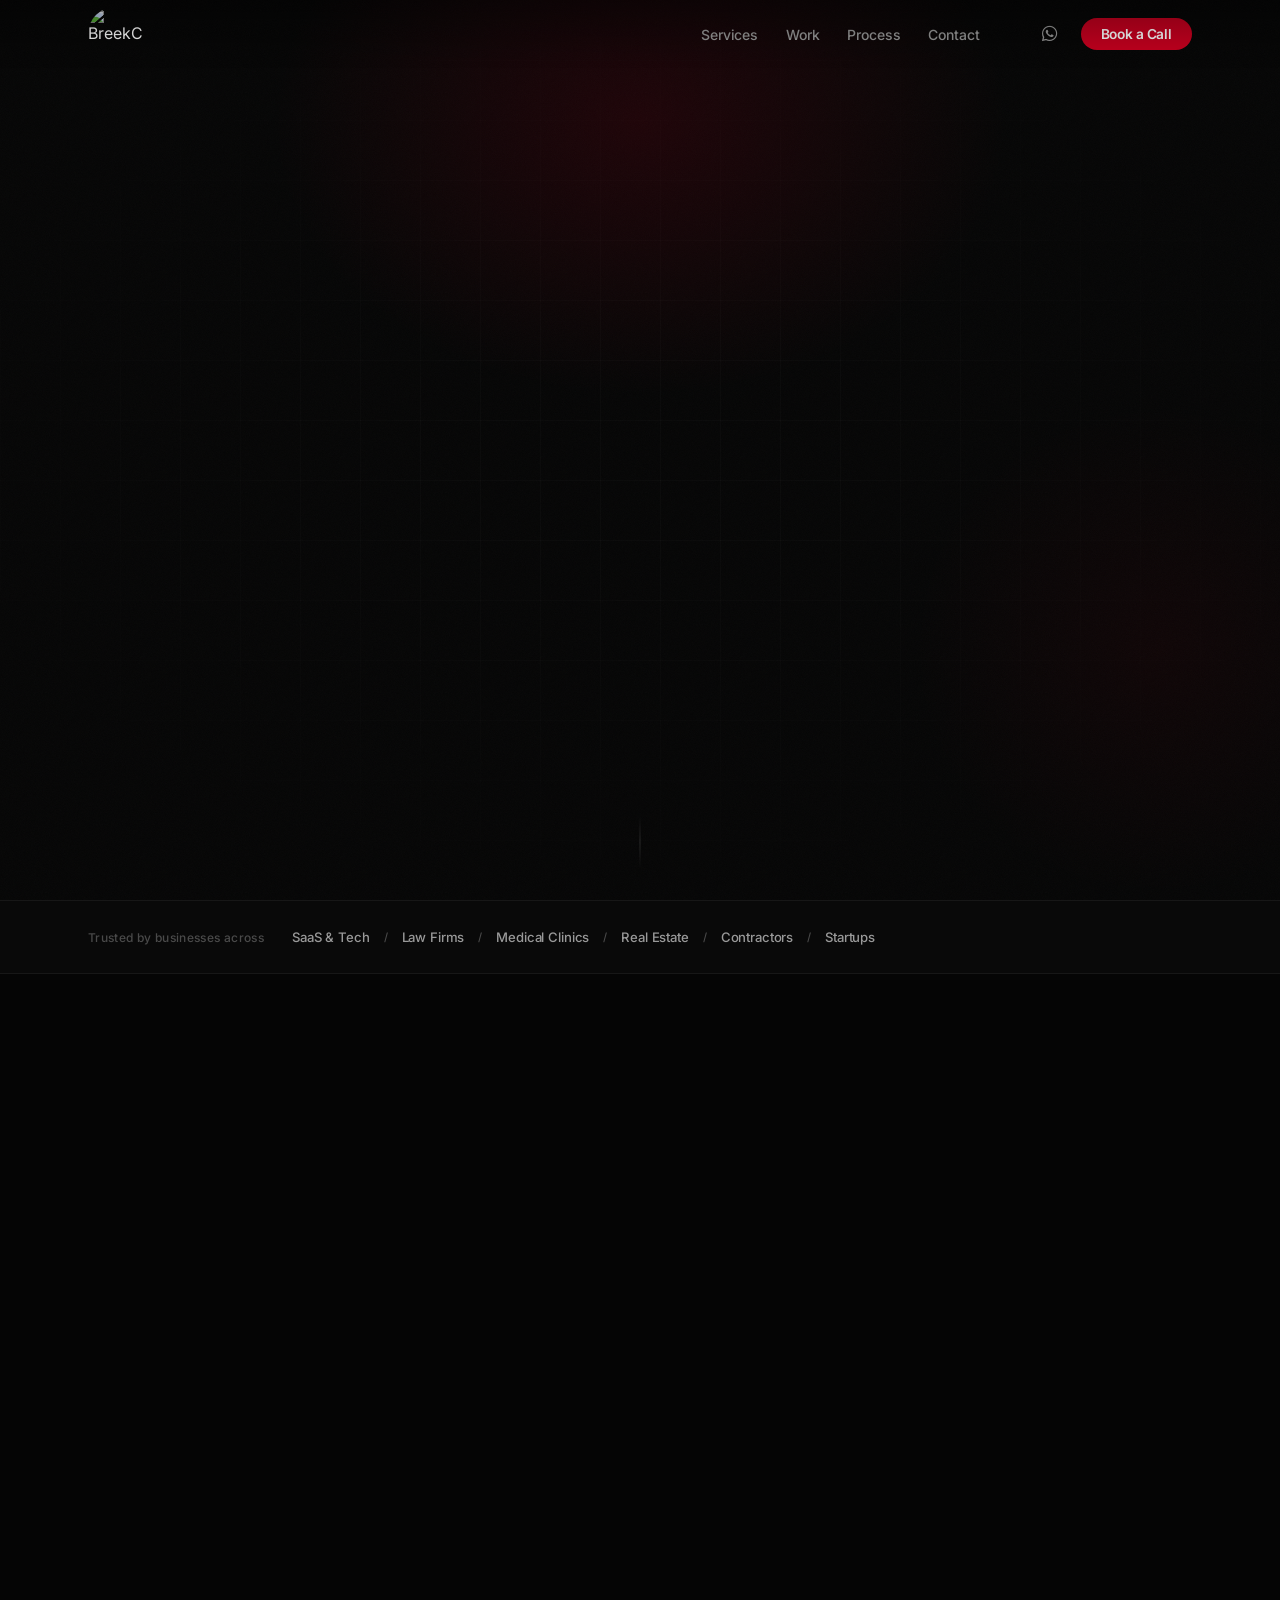
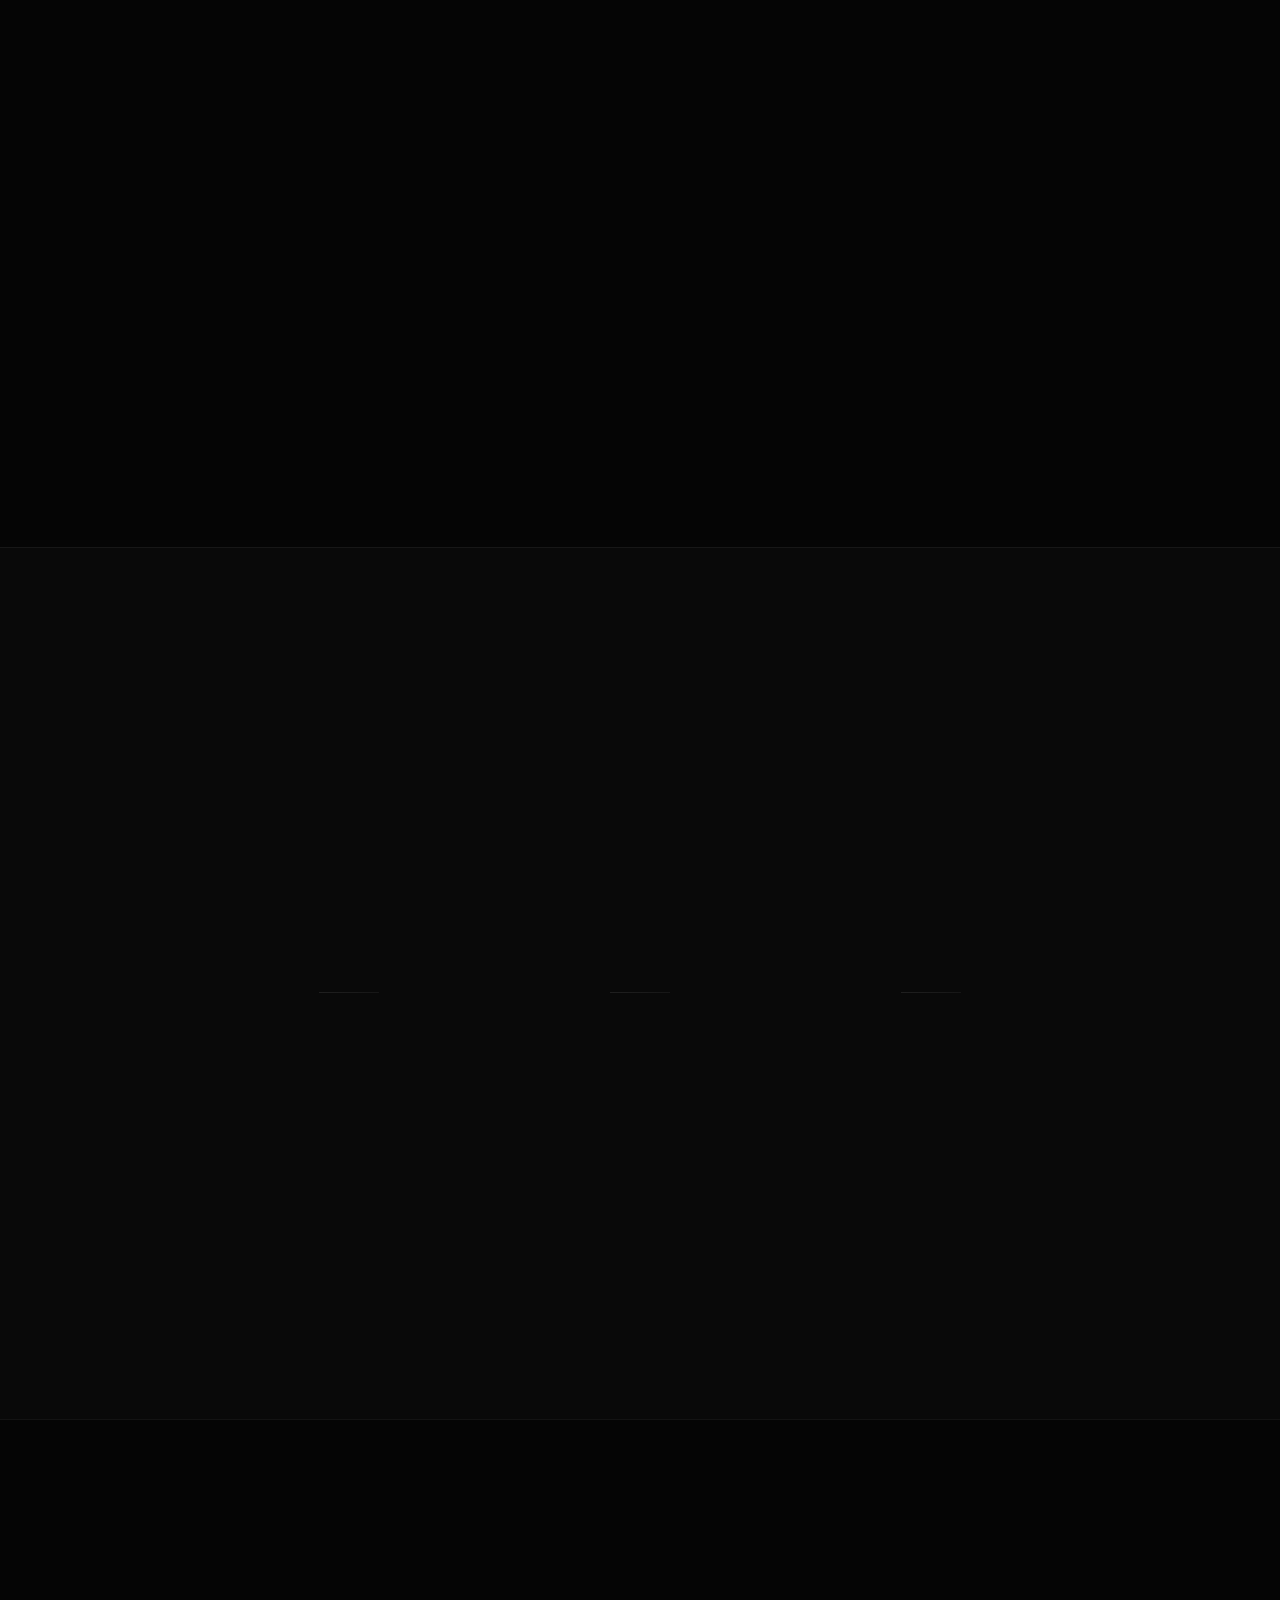
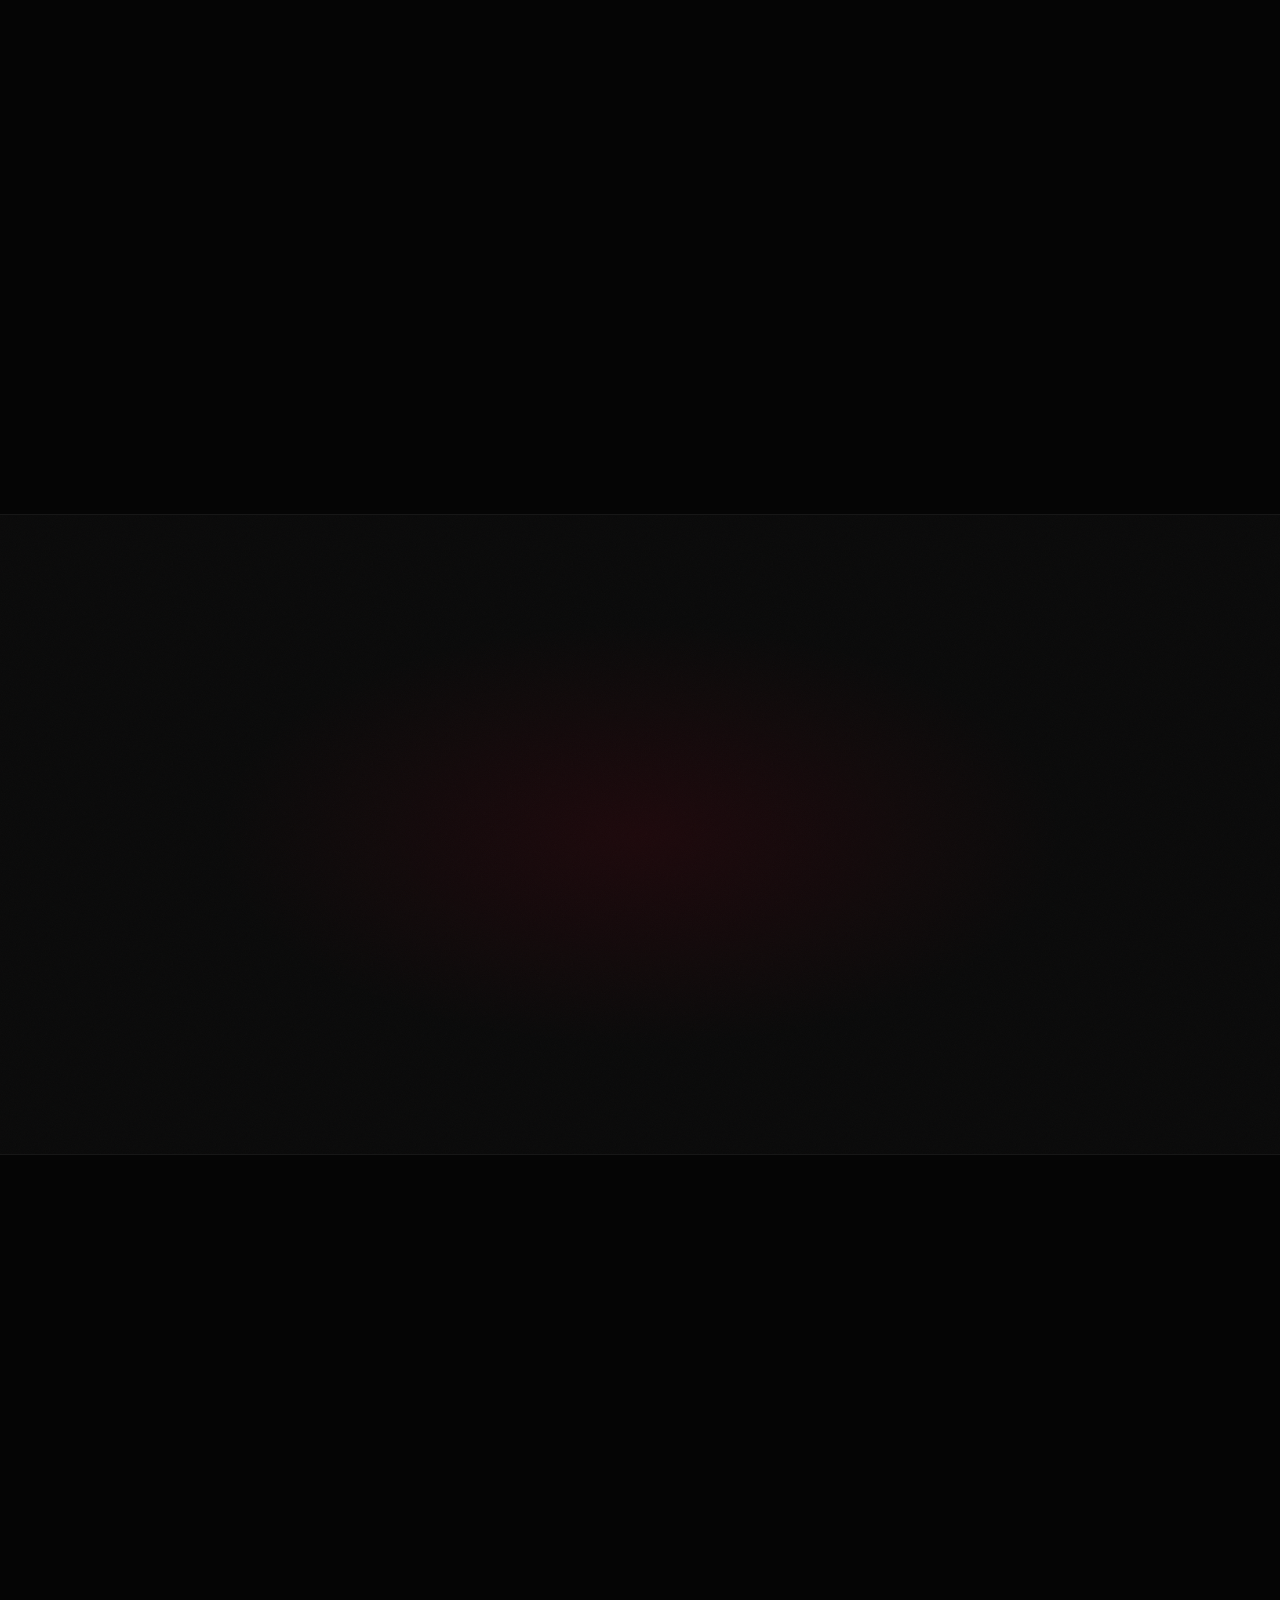
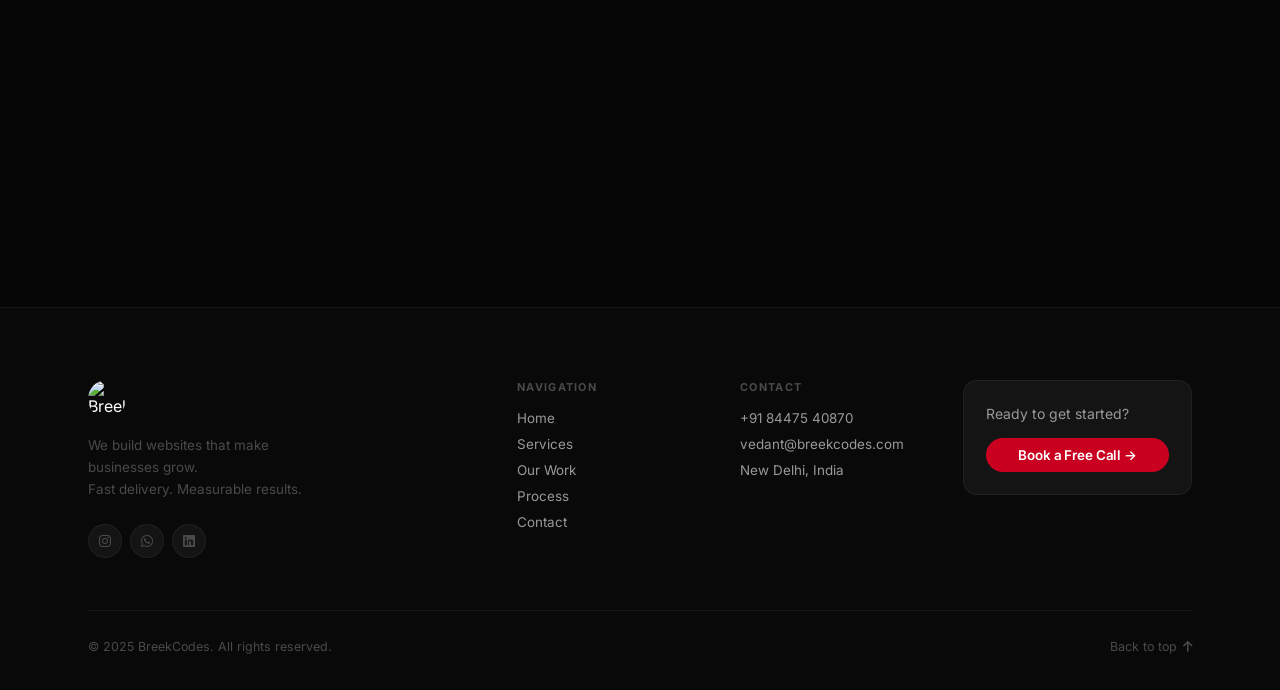
==== commit 20da0baa: "Update prices to INR, add Calendly popup, update CTAs and hero section" ====
--- a/index.html
+++ b/index.html
@@ -4,12 +4,14 @@
 <head>
   <meta charset="UTF-8" />
   <meta name="viewport" content="width=device-width, initial-scale=1.0" />
-  <title>BreekCodes — Web Design & Development for US Businesses</title>
-  <meta name="description" content="BreekCodes builds high-performance websites for US businesses — SaaS companies, law firms, clinics, contractors, and startups. Custom design. Fast delivery. Real ROI." />
+  <title>BreekCodes</title>
+  <meta name="description"
+    content="BreekCodes builds high-performance websites for growing businesses — SaaS companies, law firms, clinics, contractors, and startups. Custom design. Fast delivery. Real ROI." />
 
   <link rel="preconnect" href="https://fonts.googleapis.com">
   <link rel="preconnect" href="https://fonts.gstatic.com" crossorigin>
-  <link href="https://fonts.googleapis.com/css2?family=Inter:wght@300;400;500;600;700;800;900&display=swap" rel="stylesheet">
+  <link href="https://fonts.googleapis.com/css2?family=Inter:wght@300;400;500;600;700;800;900&display=swap"
+    rel="stylesheet">
   <link rel="stylesheet" href="https://cdnjs.cloudflare.com/ajax/libs/font-awesome/6.5.2/css/all.min.css">
   <link rel="stylesheet" href="./style.css">
 </head>
@@ -36,7 +38,8 @@
         <a href="https://wa.me/918447540870" target="_blank" rel="noopener" class="nav-social" aria-label="WhatsApp">
           <i class="fa-brands fa-whatsapp" aria-hidden="true"></i>
         </a>
-        <a href="https://calendly.com/breekcodes/30min" target="_blank" rel="noopener" class="btn-nav-cta" id="nav-cta-btn">
+        <a href="https://calendly.com/vedant-breekcodes/30min" target="_blank" rel="noopener" class="btn-nav-cta"
+          id="nav-cta-btn">
           Book a Call
         </a>
       </div>
@@ -57,11 +60,15 @@
       <a href="#process" class="mobile-nav-link">Process</a>
       <a href="#contact" class="mobile-nav-link">Contact</a>
     </nav>
-    <a href="https://calendly.com/breekcodes/30min" target="_blank" rel="noopener" class="btn-mobile-cta">Book a Free Call &rarr;</a>
+    <a href="https://calendly.com/vedant-breekcodes/30min" target="_blank" rel="noopener" class="btn-mobile-cta">Book a
+      Free Call &rarr;</a>
     <div class="mobile-social-row">
-      <a href="https://www.instagram.com/breek_codes/" target="_blank" rel="noopener" aria-label="Instagram"><i class="fa-brands fa-instagram" aria-hidden="true"></i></a>
-      <a href="https://wa.me/918447540870" target="_blank" rel="noopener" aria-label="WhatsApp"><i class="fa-brands fa-whatsapp" aria-hidden="true"></i></a>
-      <a href="https://www.linkedin.com/company/breekcodes/" target="_blank" rel="noopener" aria-label="LinkedIn"><i class="fa-brands fa-linkedin" aria-hidden="true"></i></a>
+      <a href="https://www.instagram.com/breek_codes/" target="_blank" rel="noopener" aria-label="Instagram"><i
+          class="fa-brands fa-instagram" aria-hidden="true"></i></a>
+      <a href="https://wa.me/918447540870" target="_blank" rel="noopener" aria-label="WhatsApp"><i
+          class="fa-brands fa-whatsapp" aria-hidden="true"></i></a>
+      <a href="https://www.linkedin.com/company/breekcodes/" target="_blank" rel="noopener" aria-label="LinkedIn"><i
+          class="fa-brands fa-linkedin" aria-hidden="true"></i></a>
     </div>
   </div>
 
@@ -85,29 +92,25 @@
       </h1>
 
       <p class="hero-sub reveal">
-        We design and build high-performance websites for US businesses.<br>
+        We design and build high-performance websites for growing businesses.<br>
         No templates. No shortcuts. Just work that converts.
       </p>
 
       <div class="hero-ctas reveal">
-        <a href="https://calendly.com/breekcodes/30min" target="_blank" rel="noopener" class="btn-primary" id="hero-cta-primary">
+        <a href="#"
+          onclick="Calendly.initPopupWidget({url:'https://calendly.com/vedant-breekcodes/30min?hide_event_type_details=0&primary_color=6c63ff'});return false;"
+          class="btn-primary" id="hero-cta-primary">
           Book a Free Strategy Call
           <i class="fa-solid fa-arrow-right" aria-hidden="true"></i>
         </a>
-        <a href="#work" class="btn-ghost" id="hero-cta-secondary">
-          See Our Work
+        <a href="https://wa.me/918447540870?text=Hi%20BreekCodes%2C%20I'd%20like%20to%20chat%20about%20my%20project!"
+          target="_blank" rel="noopener" class="btn-ghost" id="hero-cta-secondary">
+          <i class="fa-brands fa-whatsapp" aria-hidden="true"></i>
+          Let's Chat
         </a>
       </div>
 
-      <div class="hero-social-proof reveal">
-        <div class="proof-avatars" aria-hidden="true">
-          <span class="avatar av1">R</span>
-          <span class="avatar av2">S</span>
-          <span class="avatar av3">A</span>
-          <span class="avatar av4">M</span>
-        </div>
-        <p><strong>50+ businesses</strong> trust BreekCodes &mdash; across 5 countries</p>
-      </div>
+
     </div>
 
     <div class="hero-scroll-hint" aria-hidden="true">
@@ -155,7 +158,8 @@
           <p class="body-text">
             We fix that. Every site we build is designed around one thing: getting you more business.
           </p>
-          <a href="https://calendly.com/breekcodes/30min" target="_blank" rel="noopener" class="btn-primary" id="problem-cta">
+          <a href="https://calendly.com/vedant-breekcodes/30min" target="_blank" rel="noopener" class="btn-primary"
+            id="problem-cta">
             Let's Talk About Your Site
             <i class="fa-solid fa-arrow-right" aria-hidden="true"></i>
           </a>
@@ -216,9 +220,11 @@
             <h3 class="service-plan-name">Get Online Fast</h3>
             <div class="service-price">
               <span class="price-from">Starting at</span>
-              <span class="price-amount">$499</span>
-            </div>
-            <a href="https://wa.me/918208226012?text=I'm%20interested%20in%20the%20Get%20Online%20Fast%20plan" target="_blank" rel="noopener" class="btn-service">
+              <span class="price-amount">&#8377;7,999</span>
+            </div>
+            <a href="#"
+              onclick="Calendly.initPopupWidget({url:'https://calendly.com/vedant-breekcodes/30min?hide_event_type_details=0&primary_color=6c63ff'});return false;"
+              class="btn-service">
               Get Started
             </a>
             <div class="service-divider"></div>
@@ -240,9 +246,11 @@
             <h3 class="service-plan-name">Business Website</h3>
             <div class="service-price">
               <span class="price-from">Starting at</span>
-              <span class="price-amount">$1,499</span>
-            </div>
-            <a href="https://wa.me/918208226012?text=I'm%20interested%20in%20the%20Business%20Website%20plan" target="_blank" rel="noopener" class="btn-service btn-service--featured">
+              <span class="price-amount">&#8377;19,999</span>
+            </div>
+            <a href="#"
+              onclick="Calendly.initPopupWidget({url:'https://calendly.com/vedant-breekcodes/30min?hide_event_type_details=0&primary_color=6c63ff'});return false;"
+              class="btn-service btn-service--featured">
               Get Started
             </a>
             <div class="service-divider"></div>
@@ -264,9 +272,11 @@
             <h3 class="service-plan-name">Lead Machine</h3>
             <div class="service-price">
               <span class="price-from">Starting at</span>
-              <span class="price-amount">$2,999</span>
-            </div>
-            <a href="https://wa.me/918208226012?text=I'm%20interested%20in%20the%20Lead%20Machine%20plan" target="_blank" rel="noopener" class="btn-service">
+              <span class="price-amount">&#8377;29,999</span>
+            </div>
+            <a href="#"
+              onclick="Calendly.initPopupWidget({url:'https://calendly.com/vedant-breekcodes/30min?hide_event_type_details=0&primary_color=6c63ff'});return false;"
+              class="btn-service">
               Get Started
             </a>
             <div class="service-divider"></div>
@@ -288,8 +298,9 @@
             <div class="service-price service-price--talk">
               <span class="price-talk">Let's talk</span>
             </div>
-            <a href="https://calendly.com/breekcodes/30min" target="_blank" rel="noopener" class="btn-service btn-service--custom">
-              Book a Call <i class="fa-solid fa-arrow-right" aria-hidden="true"></i>
+            <a href="https://wa.me/918447540870?text=Hi%20BreekCodes%2C%20I'm%20interested%20in%20a%20Custom%20Enterprise%20plan."
+              target="_blank" rel="noopener" class="btn-service btn-service--custom">
+              Let's Talk <i class="fa-brands fa-whatsapp" aria-hidden="true"></i>
             </a>
             <div class="service-divider"></div>
             <p class="service-includes-label">All features, and:</p>
@@ -322,7 +333,8 @@
       <div class="work-grid">
 
         <article class="project-card reveal" id="project-gym">
-          <a href="https://breek-fitness.onrender.com" target="_blank" rel="noopener" class="project-link" aria-label="View Breek Fitness live site">
+          <a href="https://breek-fitness.onrender.com" target="_blank" rel="noopener" class="project-link"
+            aria-label="View Breek Fitness live site">
             <div class="project-image-wrap">
               <img src="https://res.cloudinary.com/dkqyscpeq/image/upload/v1767555626/gym_awlhzd.png"
                 alt="Breek Fitness gym website design" loading="lazy" width="600" height="400">
@@ -342,7 +354,8 @@
         </article>
 
         <article class="project-card reveal" id="project-unfoldindia">
-          <a href="https://real-unfoldindia-8u38.onrender.com" target="_blank" rel="noopener" class="project-link" aria-label="View Unfold India live site">
+          <a href="https://real-unfoldindia-8u38.onrender.com" target="_blank" rel="noopener" class="project-link"
+            aria-label="View Unfold India live site">
             <div class="project-image-wrap">
               <img src="https://res.cloudinary.com/dkqyscpeq/image/upload/v1767555626/unfold_india_yelgvh.png"
                 alt="Unfold India business website design" loading="lazy" width="600" height="400">
@@ -362,9 +375,11 @@
         </article>
 
         <article class="project-card reveal" id="project-portfolio">
-          <a href="https://portfolio-8p5b.onrender.com" target="_blank" rel="noopener" class="project-link" aria-label="View personal portfolio live site">
+          <a href="https://portfolio-8p5b.onrender.com" target="_blank" rel="noopener" class="project-link"
+            aria-label="View personal portfolio live site">
             <div class="project-image-wrap">
-              <img src="https://res.cloudinary.com/dkqyscpeq/image/upload/v1767635014/Screenshot_2026-01-05_at_11.09.17_PM_ivun1x.png"
+              <img
+                src="https://res.cloudinary.com/dkqyscpeq/image/upload/v1767635014/Screenshot_2026-01-05_at_11.09.17_PM_ivun1x.png"
                 alt="Personal portfolio website design" loading="lazy" width="600" height="400">
               <div class="project-overlay" aria-hidden="true">
                 <span>View Live Site <i class="fa-solid fa-arrow-up-right-from-square"></i></span>
@@ -383,9 +398,7 @@
 
       </div>
 
-      <div class="work-footer reveal">
-        <a href="./portfolio.html" class="btn-ghost" id="work-more-btn">View All Projects &rarr;</a>
-      </div>
+
     </div>
   </section>
 
@@ -405,7 +418,8 @@
           <div class="step-number" aria-hidden="true">01</div>
           <div class="step-content">
             <h3>Discovery Call</h3>
-            <p>We spend 30 minutes understanding your business, your customers, and what you need the site to do. No jargon. No sales pitch.</p>
+            <p>We spend 30 minutes understanding your business, your customers, and what you need the site to do. No
+              jargon. No sales pitch.</p>
           </div>
         </div>
         <div class="process-connector" aria-hidden="true"></div>
@@ -413,7 +427,8 @@
           <div class="step-number" aria-hidden="true">02</div>
           <div class="step-content">
             <h3>Design &amp; Build</h3>
-            <p>We design and develop your site from scratch, tailored to your brand. You'll see real progress within 48 hours.</p>
+            <p>We design and develop your site from scratch, tailored to your brand. You'll see real progress within 48
+              hours.</p>
           </div>
         </div>
         <div class="process-connector" aria-hidden="true"></div>
@@ -421,7 +436,8 @@
           <div class="step-number" aria-hidden="true">03</div>
           <div class="step-content">
             <h3>Review &amp; Refine</h3>
-            <p>You give feedback, we implement it. Unlimited revisions until the site is exactly what you envisioned. No extra charges.</p>
+            <p>You give feedback, we implement it. Unlimited revisions until the site is exactly what you envisioned. No
+              extra charges.</p>
           </div>
         </div>
         <div class="process-connector" aria-hidden="true"></div>
@@ -429,13 +445,15 @@
           <div class="step-number" aria-hidden="true">04</div>
           <div class="step-content">
             <h3>Launch &amp; Support</h3>
-            <p>We go live and stay available. Long after launch, you have a team to call when you need updates or have questions.</p>
+            <p>We go live and stay available. Long after launch, you have a team to call when you need updates or have
+              questions.</p>
           </div>
         </div>
       </div>
 
       <div class="process-cta reveal">
-        <a href="https://calendly.com/breekcodes/30min" target="_blank" rel="noopener" class="btn-primary" id="process-cta-btn">
+        <a href="https://calendly.com/vedant-breekcodes/30min" target="_blank" rel="noopener" class="btn-primary"
+          id="process-cta-btn">
           Start with a Free Call
           <i class="fa-solid fa-arrow-right" aria-hidden="true"></i>
         </a>
@@ -457,10 +475,13 @@
 
         <figure class="testimonial-card reveal" id="testimonial-1">
           <div class="testimonial-stars" aria-label="5 out of 5 stars">
-            <i class="fa-solid fa-star" aria-hidden="true"></i><i class="fa-solid fa-star" aria-hidden="true"></i><i class="fa-solid fa-star" aria-hidden="true"></i><i class="fa-solid fa-star" aria-hidden="true"></i><i class="fa-solid fa-star" aria-hidden="true"></i>
+            <i class="fa-solid fa-star" aria-hidden="true"></i><i class="fa-solid fa-star" aria-hidden="true"></i><i
+              class="fa-solid fa-star" aria-hidden="true"></i><i class="fa-solid fa-star" aria-hidden="true"></i><i
+              class="fa-solid fa-star" aria-hidden="true"></i>
           </div>
           <blockquote>
-            "We went from zero online presence to 3&ndash;5 qualified inquiries a week within a month of launching. The site looks better than competitors 10x our size."
+            "We went from zero online presence to 3&ndash;5 qualified inquiries a week within a month of launching. The
+            site looks better than competitors 10x our size."
           </blockquote>
           <figcaption class="testimonial-author">
             <div class="author-avatar author-avatar--1" aria-hidden="true">R</div>
@@ -473,10 +494,13 @@
 
         <figure class="testimonial-card reveal" id="testimonial-2">
           <div class="testimonial-stars" aria-label="5 out of 5 stars">
-            <i class="fa-solid fa-star" aria-hidden="true"></i><i class="fa-solid fa-star" aria-hidden="true"></i><i class="fa-solid fa-star" aria-hidden="true"></i><i class="fa-solid fa-star" aria-hidden="true"></i><i class="fa-solid fa-star" aria-hidden="true"></i>
+            <i class="fa-solid fa-star" aria-hidden="true"></i><i class="fa-solid fa-star" aria-hidden="true"></i><i
+              class="fa-solid fa-star" aria-hidden="true"></i><i class="fa-solid fa-star" aria-hidden="true"></i><i
+              class="fa-solid fa-star" aria-hidden="true"></i>
           </div>
           <blockquote>
-            "Fast, professional, and exactly what I needed. My site was live in 5 days and clients are already complimenting how polished it looks."
+            "Fast, professional, and exactly what I needed. My site was live in 5 days and clients are already
+            complimenting how polished it looks."
           </blockquote>
           <figcaption class="testimonial-author">
             <div class="author-avatar author-avatar--2" aria-hidden="true">S</div>
@@ -489,10 +513,13 @@
 
         <figure class="testimonial-card reveal" id="testimonial-3">
           <div class="testimonial-stars" aria-label="5 out of 5 stars">
-            <i class="fa-solid fa-star" aria-hidden="true"></i><i class="fa-solid fa-star" aria-hidden="true"></i><i class="fa-solid fa-star" aria-hidden="true"></i><i class="fa-solid fa-star" aria-hidden="true"></i><i class="fa-solid fa-star" aria-hidden="true"></i>
+            <i class="fa-solid fa-star" aria-hidden="true"></i><i class="fa-solid fa-star" aria-hidden="true"></i><i
+              class="fa-solid fa-star" aria-hidden="true"></i><i class="fa-solid fa-star" aria-hidden="true"></i><i
+              class="fa-solid fa-star" aria-hidden="true"></i>
           </div>
           <blockquote>
-            "I spent months trying to build my own site. BreekCodes did in one week what I couldn't do in six. The ROI was immediate."
+            "I spent months trying to build my own site. BreekCodes did in one week what I couldn't do in six. The ROI
+            was immediate."
           </blockquote>
           <figcaption class="testimonial-author">
             <div class="author-avatar author-avatar--3" aria-hidden="true">A</div>
@@ -526,11 +553,13 @@
           Just an honest conversation about your business and what it needs.
         </p>
         <div class="cta-band-actions">
-          <a href="https://calendly.com/breekcodes/30min" target="_blank" rel="noopener" class="btn-white" id="final-cta-btn">
+          <a href="https://calendly.com/vedant-breekcodes/30min" target="_blank" rel="noopener" class="btn-white"
+            id="final-cta-btn">
             Book Your Free Call
             <i class="fa-solid fa-arrow-right" aria-hidden="true"></i>
           </a>
-          <a href="https://wa.me/918447540870" target="_blank" rel="noopener" class="btn-ghost-white" id="final-whatsapp-btn">
+          <a href="https://wa.me/918447540870" target="_blank" rel="noopener" class="btn-ghost-white"
+            id="final-whatsapp-btn">
             <i class="fa-brands fa-whatsapp" aria-hidden="true"></i>
             Chat on WhatsApp
           </a>
@@ -549,7 +578,8 @@
         <div class="contact-info reveal">
           <p class="eyebrow">Get in touch</p>
           <h2 class="section-headline" id="contact-heading">Have a project<br>in mind?</h2>
-          <p class="body-text">Tell us what you're building and what you need it to do. We'll respond with a clear plan and a fair quote — usually within 24 hours.</p>
+          <p class="body-text">Tell us what you're building and what you need it to do. We'll respond with a clear plan
+            and a fair quote — usually within 24 hours.</p>
 
           <div class="contact-details">
             <a href="tel:+918447540870" class="contact-detail-row">
@@ -567,9 +597,12 @@
           </div>
 
           <div class="contact-socials">
-            <a href="https://www.instagram.com/breek_codes/" target="_blank" rel="noopener" aria-label="Instagram"><i class="fa-brands fa-instagram" aria-hidden="true"></i></a>
-            <a href="https://wa.me/918447540870" target="_blank" rel="noopener" aria-label="WhatsApp"><i class="fa-brands fa-whatsapp" aria-hidden="true"></i></a>
-            <a href="https://www.linkedin.com/company/breekcodes/" target="_blank" rel="noopener" aria-label="LinkedIn"><i class="fa-brands fa-linkedin" aria-hidden="true"></i></a>
+            <a href="https://www.instagram.com/breek_codes/" target="_blank" rel="noopener" aria-label="Instagram"><i
+                class="fa-brands fa-instagram" aria-hidden="true"></i></a>
+            <a href="https://wa.me/918447540870" target="_blank" rel="noopener" aria-label="WhatsApp"><i
+                class="fa-brands fa-whatsapp" aria-hidden="true"></i></a>
+            <a href="https://www.linkedin.com/company/breekcodes/" target="_blank" rel="noopener"
+              aria-label="LinkedIn"><i class="fa-brands fa-linkedin" aria-hidden="true"></i></a>
           </div>
         </div>
 
@@ -587,12 +620,14 @@
                 </div>
                 <div class="form-field">
                   <label for="contact-email" class="sr-only">Email address</label>
-                  <input type="email" name="email" id="contact-email" placeholder="Email address" required autocomplete="email">
+                  <input type="email" name="email" id="contact-email" placeholder="Email address" required
+                    autocomplete="email">
                 </div>
               </div>
               <div class="form-field">
                 <label for="contact-phone" class="sr-only">Phone number</label>
-                <input type="tel" name="phone" id="contact-phone" placeholder="Phone number (optional)" autocomplete="tel">
+                <input type="tel" name="phone" id="contact-phone" placeholder="Phone number (optional)"
+                  autocomplete="tel">
               </div>
               <div class="form-field">
                 <label for="contact-service" class="sr-only">Service type</label>
@@ -607,7 +642,8 @@
               </div>
               <div class="form-field">
                 <label for="contact-message" class="sr-only">Project description</label>
-                <textarea name="project_description" id="contact-message" rows="4" placeholder="Tell us about your project..." required></textarea>
+                <textarea name="project_description" id="contact-message" rows="4"
+                  placeholder="Tell us about your project..." required></textarea>
               </div>
               <button type="submit" class="btn-primary btn-full" id="contact-submit-btn">
                 Send Message
@@ -621,7 +657,8 @@
               <div class="popup-icon" aria-hidden="true"><i class="fa-solid fa-check"></i></div>
               <h2 id="popup-thanks-title">Message Sent</h2>
               <p>Thanks for reaching out. We'll get back to you within 24 hours.</p>
-              <label for="popup-thanks" class="btn-primary" style="cursor:pointer; display:inline-flex; align-items:center; justify-content:center;">Close</label>
+              <label for="popup-thanks" class="btn-primary"
+                style="cursor:pointer; display:inline-flex; align-items:center; justify-content:center;">Close</label>
             </div>
           </div>
         </div>
@@ -643,9 +680,12 @@
           </a>
           <p>We build websites that make businesses grow.<br>Fast delivery. Measurable results.</p>
           <div class="footer-socials">
-            <a href="https://www.instagram.com/breek_codes/" target="_blank" rel="noopener" aria-label="Instagram"><i class="fa-brands fa-instagram" aria-hidden="true"></i></a>
-            <a href="https://wa.me/918447540870" target="_blank" rel="noopener" aria-label="WhatsApp"><i class="fa-brands fa-whatsapp" aria-hidden="true"></i></a>
-            <a href="https://www.linkedin.com/company/breekcodes/" target="_blank" rel="noopener" aria-label="LinkedIn"><i class="fa-brands fa-linkedin" aria-hidden="true"></i></a>
+            <a href="https://www.instagram.com/breek_codes/" target="_blank" rel="noopener" aria-label="Instagram"><i
+                class="fa-brands fa-instagram" aria-hidden="true"></i></a>
+            <a href="https://wa.me/918447540870" target="_blank" rel="noopener" aria-label="WhatsApp"><i
+                class="fa-brands fa-whatsapp" aria-hidden="true"></i></a>
+            <a href="https://www.linkedin.com/company/breekcode/" target="_blank" rel="noopener"
+              aria-label="LinkedIn"><i class="fa-brands fa-linkedin" aria-hidden="true"></i></a>
           </div>
         </div>
 
@@ -661,13 +701,14 @@
         <div class="footer-links-group">
           <h4>Contact</h4>
           <a href="tel:+918447540870">+91 84475 40870</a>
-          <a href="mailto:breekworks@gmail.com">breekworks@gmail.com</a>
+          <a href="mailto:vedant@breekcodes.com">vedant@breekcodes.com</a>
           <span>New Delhi, India</span>
         </div>
 
         <div class="footer-cta-card">
           <p>Ready to get started?</p>
-          <a href="https://calendly.com/breekcodes/30min" target="_blank" rel="noopener" class="btn-footer-cta" id="footer-cta-btn">
+          <a href="https://calendly.com/vedant-breekcodes/30min" target="_blank" rel="noopener" class="btn-footer-cta"
+            id="footer-cta-btn">
             Book a Free Call &rarr;
           </a>
         </div>
@@ -682,8 +723,10 @@
     </div>
   </footer>
 
+  <link href="https://assets.calendly.com/assets/external/widget.css" rel="stylesheet">
+  <script src="https://assets.calendly.com/assets/external/widget.js" type="text/javascript" async></script>
   <script src="https://cdn.jsdelivr.net/npm/@supabase/supabase-js@2"></script>
   <script src="script.js"></script>
 </body>
 
-</html>
+</html>
